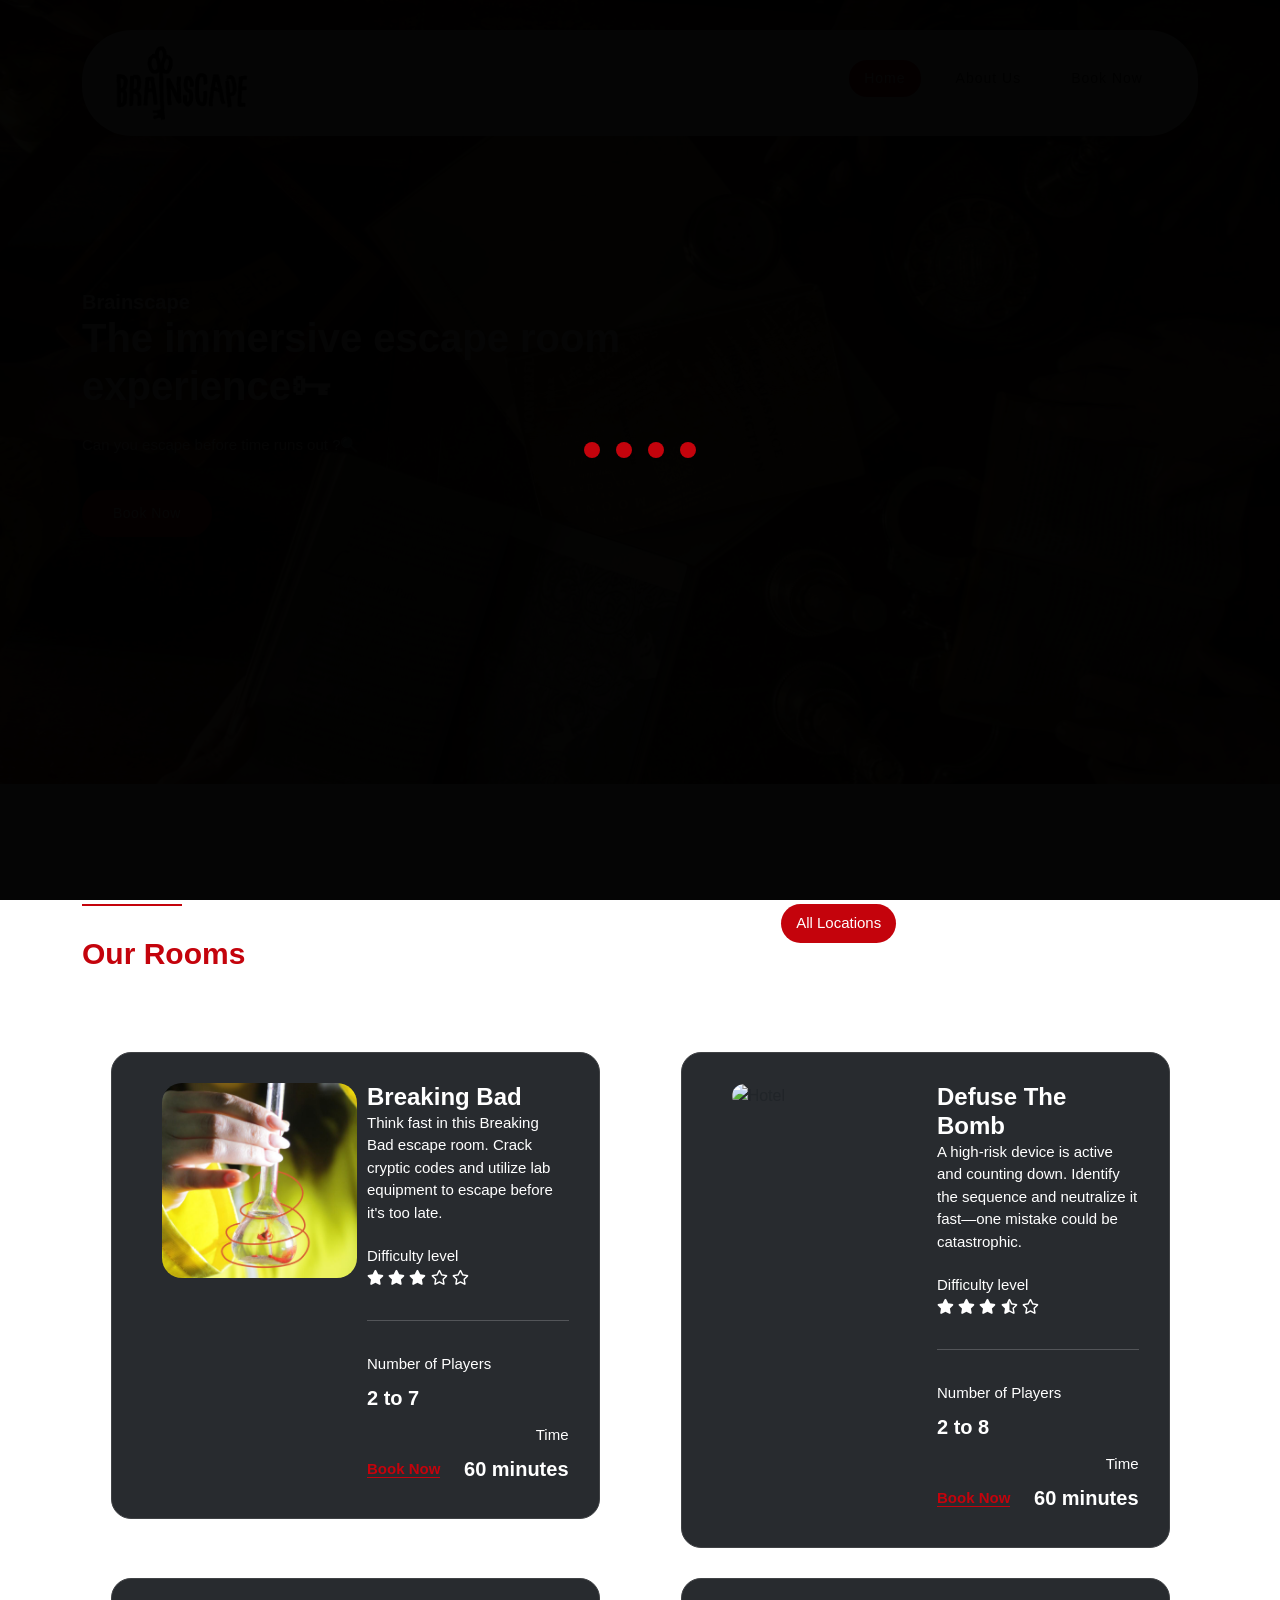
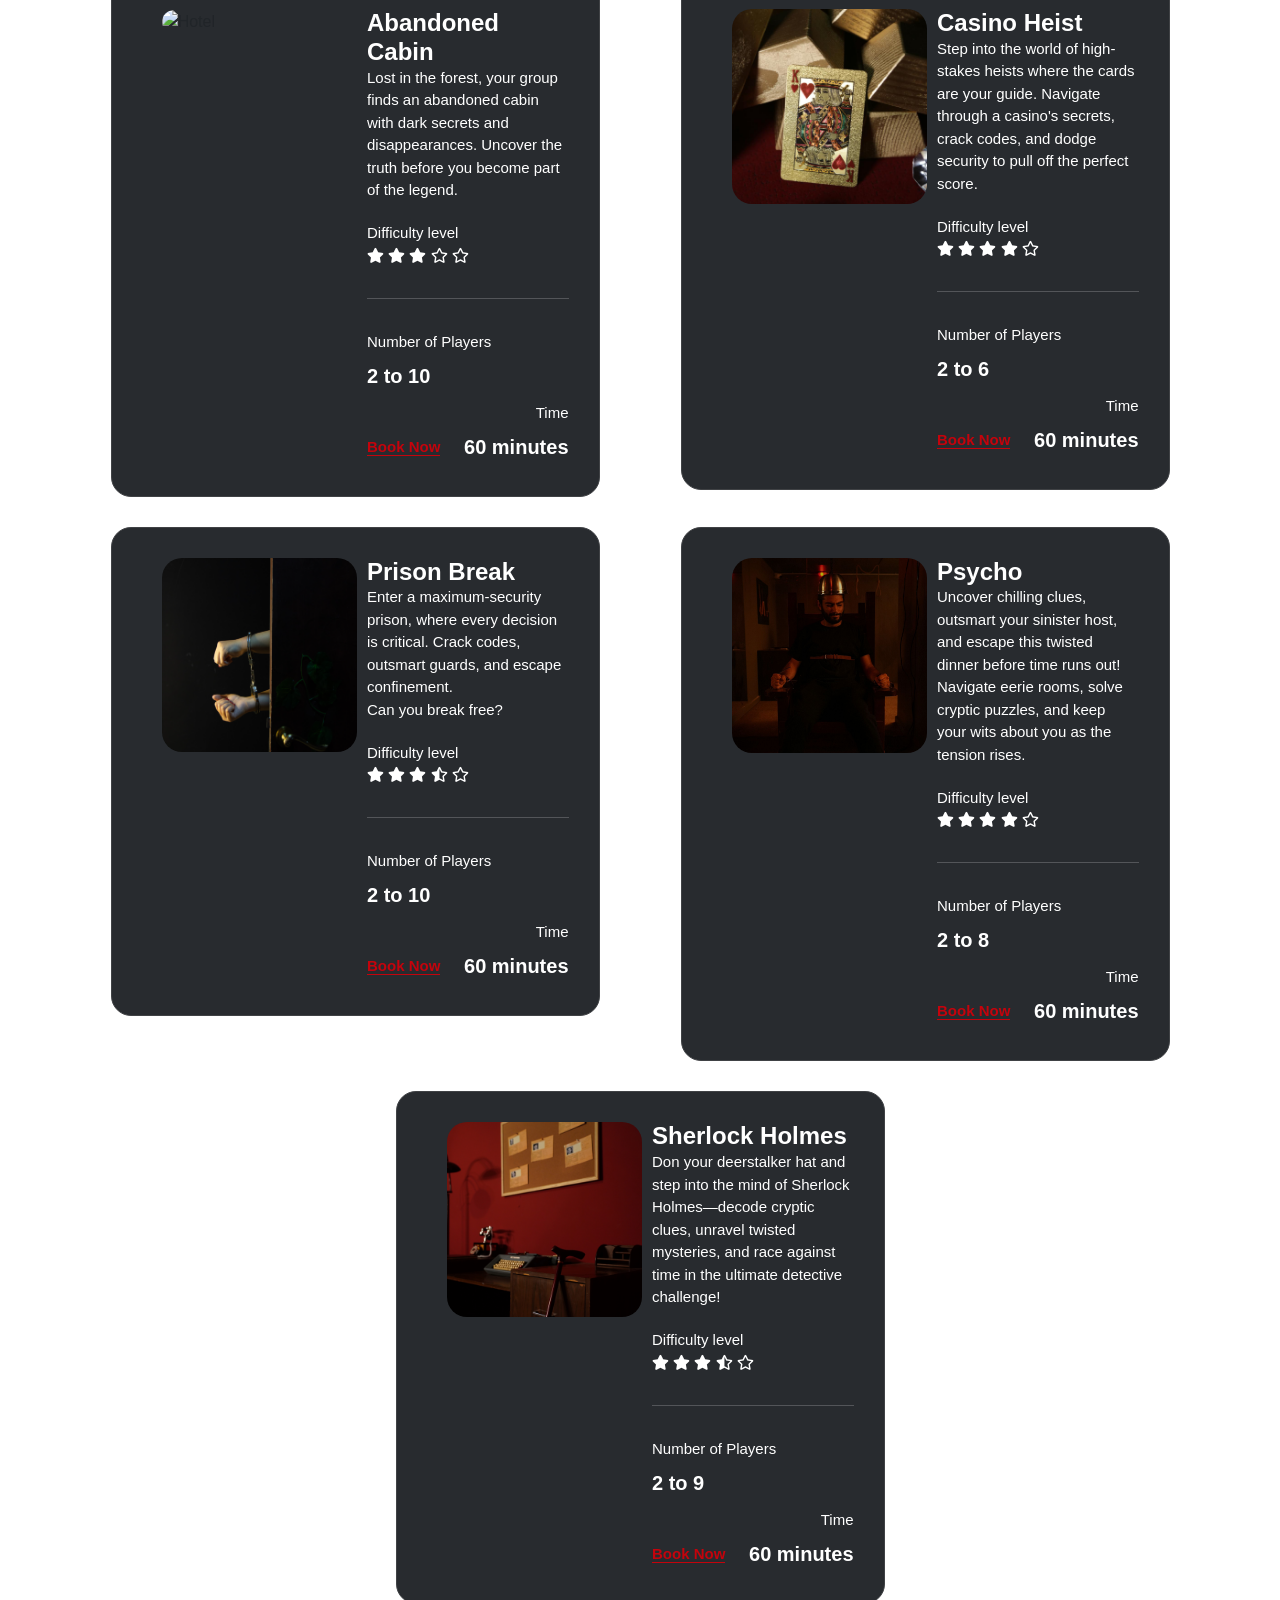
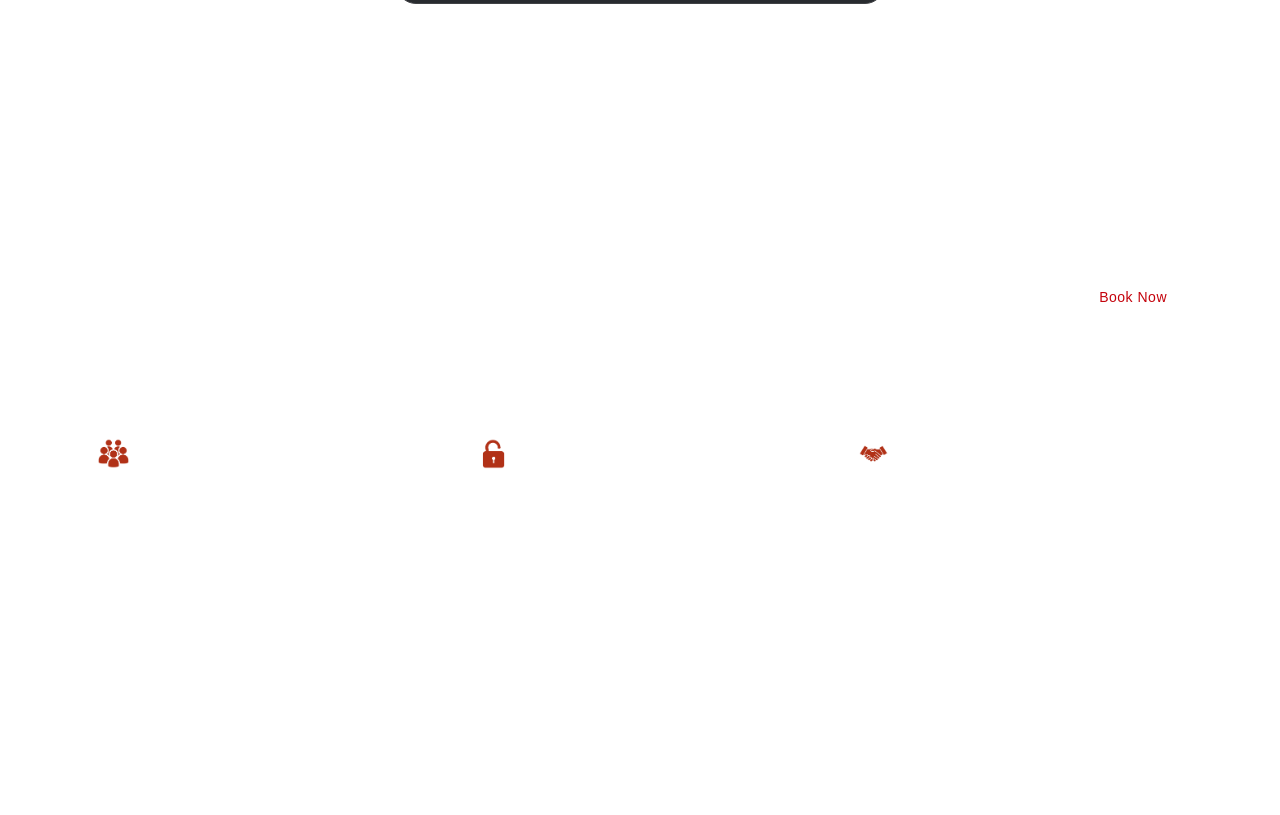
==== index.html @ a4b5b198 "Booking test" ====
<!DOCTYPE html>
<html lang="en">

  <head>

    <meta charset="utf-8">
    <meta name="author" content="Maykel Mattar">
    <meta name="viewport" content="width=device-width, initial-scale=1, shrink-to-fit=no">
    <meta name="description" content="Experience the thrill of the best escape room in Lebanon! Dive into immersive adventures with themes like Breaking Bad, Money Heist, Prison Break, and Haunted House. Perfect for thrill-seekers and team-building. Book your escape today!">
    <meta name="keywords" content="Escape Room Lebanon, Breaking Bad Escape Room, Money Heist Game, Prison Break Experience, Haunted House Adventure, Team Building Activities Lebanon, Best Escape Room Themes, Thrilling Escape Games, Mystery Solving Games, Real-Life Escape Rooms Lebanon">

    <link href="https://fonts.googleapis.com/css2?family=Roboto:wght@100;300;400;500;700;900&display=swap" rel="stylesheet">

    <title>Brainscape</title>

    <!-- Bootstrap core CSS -->
    <link href="vendor/bootstrap/css/bootstrap.min.css" rel="stylesheet">


    <!-- Additional CSS Files -->
    <link rel="stylesheet" href="assets/css/fontawesome.css">
    <link rel="stylesheet" href="assets/css/templatemo-liberty-market.css">
    <link rel="stylesheet" href="assets/css/owl.css">
    <link rel="stylesheet" href="assets/css/animate.css">
    <link rel="stylesheet"href="https://unpkg.com/swiper@7/swiper-bundle.min.css"/>
  </head>

<body>

  <!-- ***** Preloader Start ***** -->
  <div id="js-preloader" class="js-preloader">
    <div class="preloader-inner">
      <span class="dot"></span>
      <div class="dots">
        <span></span>
        <span></span>
        <span></span>
      </div>
    </div>
  </div>
  <!-- ***** Preloader End ***** -->

  <!-- ***** Header Area Start ***** -->
  <header class="header-area header-sticky">
    <div class="container">
        <div class="row">
            <div class="col-12">
                <nav class="main-nav">
                    <!-- ***** Logo Start ***** -->
                    <a href="index.html" class="logo">
                        <img src="assets/images/logo.png" alt="Brainscape">
                    </a>
                    <!-- ***** Logo End ***** -->
                    <!-- ***** Menu Start ***** -->
                    <ul class="nav">
                        <li><a href="index.html" class="active">Home</a></li>
                        <li><a href="about.html">About Us</a></li>
                        <li><a href="#" data-bs-toggle="modal" data-bs-target="#bookingModal">Book Now </a></li>
                    </ul>   
                    <a class='menu-trigger'>
                        <span>Menu</span>
                    </a>
                    <!-- ***** Menu End ***** -->
                </nav>
            </div>
        </div>
    </div>
  </header>
  <!-- ***** Header Area End ***** -->

  <!-- ***** Main Banner Area Start ***** -->
  <div class="main-banner " style="background-image: url(assets/images/ban2.jpg)">
    <div class="container">
      <div class="row">
        <div class="col-lg-6 align-self-center">
          <div class="header-text">
            <h5>Brainscape</h5>
            <h1>The immersive escape room experience🗝            </h1>
            <p>Can you escape before time runs out ?🔍            </p>
            <div class="buttons">
              <div class="main-button">
                <a href="#" data-bs-toggle="modal" data-bs-target="#bookingModal">Book Now</a>
              </div>
            </div>
          </div>
        </div>
        <div class="col-lg-5 offset-lg-1 banner-sec">
          <div class="owl-banner owl-carousel">
            <div class="item" >
              <img src="assets/images/banner-01.png" alt="Escape Room">
            </div>
            <div class="item" >
              <img src="assets/images/banner-02.png" alt="Puzzle">
            </div>
          </div>
        </div>
      </div>
    </div>
  </div>
  <!-- ***** Main Banner Area End ***** -->
  <div class="currently-market">
    <div class="container">
      <div class="row">
        <div class="col-lg-6">
          <div class="section-heading">
            <div class="line-dec"></div>
            <h2><em>Our Rooms </em> </h2>
          </div>
        </div>
        <div class="col-lg-6">
          <div class="filters">
            <ul>
              <li data-filter="*"  class="active">All Locations</li>
              <li data-filter=".zk">Zouk Mosbeh</li>
              <!--<li data-filter=".bat">Batroun</li>-->
              <li data-filter=".sai">Saida</li>

              <li data-filter=".bei">Beirut</li>
            </ul>
          </div>
        </div>
        <div class="col-lg-12">
          <div class="row grid">
            <div class="col-lg-6 currently-market-item all zk">
              <div class="item ">
                <div class="row">
                <div class=" col-lg-6 col-md-12">
                  <img src="assets/images/market-04.jpg" alt="Breaking Bad" style="border-radius: 20px; min-width: 195px;width: 80%;margin-left: 10%;">
                </div>
                <div class=" col-lg-6 col-md-12 item-topped">
                  <h4>Breaking Bad</h4>
                  <span class="author">
                    Think fast in this Breaking Bad escape room.
                    Crack cryptic codes and utilize lab equipment to escape before it's too late.
 
                  </span>
                  <span class="rating">
                    Difficulty level <br>
                  <i class="fa fa-star" aria-hidden="true"></i>
                  <i class="fa fa-star" aria-hidden="true"></i>
                  <i class="fa fa-star" aria-hidden="true"></i>
                  <i class="fa-regular fa-star"></i>
                  <i class="fa-regular fa-star"></i>
</span>
                  <div class="line-dec"></div>
                  <span class="bid">
                    Number of Players<br><strong>2 to 7</strong><br>
                  </span>
                  <span class="ends">
                    Time <br><strong>60 minutes</strong><br>
                  </span>
                  <div class="text-button">
                    <a href="#" data-bs-toggle="modal" data-bs-target="#bookingModal">Book Now</a>
                  </div>
                </div>
              </div>
              </div>
            </div>
            <div class="col-lg-6 currently-market-item all zk">
              <div class="item ">
                <div class="row">
                                  <div class=" col-lg-6 col-md-12">
                  <img src="assets/images/market-03.jpg?" alt="Hotel" style="border-radius: 20px; min-width: 195px;width: 80%;margin-left: 10%;">
                </div>
                <div class=" col-lg-6 col-md-12 item-topped">
                  <h4>Defuse The Bomb </h4>
                  <span class="author">
                   A high-risk device is active and counting down. Identify the sequence and neutralize it fast—one mistake could be catastrophic.
                  </span>
                  <span class="rating">
                    Difficulty level <br>
                  <i class="fa fa-star" aria-hidden="true"></i>
                  <i class="fa fa-star" aria-hidden="true"></i>
                  <i class="fa fa-star" aria-hidden="true"></i>
                  <i class="fa-solid fa-star-half-stroke"></i>
                  <i class="fa-regular fa-star"></i>
</span>
                  <div class="line-dec"></div>
                  <span class="bid">
                    Number of Players<br><strong>2 to 8</strong><br>
                  </span>
                  <span class="ends">
                    Time <br><strong>60 minutes</strong><br>
                  </span>
                  <div class="text-button">
                    <a href="#" data-bs-toggle="modal" data-bs-target="#bookingModal">Book Now</a>
                  </div>
                </div>
                </div>
              </div>
            </div>
                        <div class="col-lg-6 currently-market-item all zk">
              <div class="item ">
                <div class="row">
                                  <div class=" col-lg-6 col-md-12">
                  <img src="assets/images/haunt.jpeg?" alt="Hotel" style="border-radius: 20px; min-width: 195px;width: 80%;margin-left: 10%;">
                </div>
                <div class=" col-lg-6 col-md-12 item-topped">
                  <h4>Abandoned Cabin </h4>
                  <span class="author">
Lost in the forest, your group finds an abandoned cabin with dark secrets and disappearances. Uncover the truth before you become part of the legend.</span>
                  <span class="rating">
                    Difficulty level <br>
                  <i class="fa fa-star" aria-hidden="true"></i>
                  <i class="fa fa-star" aria-hidden="true"></i>
                  <i class="fa fa-star" aria-hidden="true"></i>
                <i class="fa-regular fa-star"></i>
                  <i class="fa-regular fa-star"></i>
</span>
                  <div class="line-dec"></div>
                  <span class="bid">
                    Number of Players<br><strong>2 to 10</strong><br>
                  </span>
                  <span class="ends">
                    Time <br><strong>60 minutes</strong><br>
                  </span>
                  <div class="text-button">
                    <a href="#" data-bs-toggle="modal" data-bs-target="#bookingModal">Book Now</a>
                  </div>
                </div>
                </div>
              </div>
            </div>
            <div class="col-lg-6 currently-market-item all zk">
              <div class="item ">
                <div class="row">
                                  <div class=" col-lg-6 col-md-12 ">
                  <img src="assets/images/market-02.jpg" alt="Casino" style="border-radius: 20px; min-width: 195px;width: 80%;margin-left: 10%;">
                </div>
                <div class=" col-lg-6 col-md-12 item-topped">
                  <h4>Casino Heist </h4>
                  <span class="author">
                    Step into the world of high-stakes heists where the cards are your guide. 
                    Navigate through a casino's secrets, crack codes, and dodge security to pull off the perfect score.
                  </span>
                  <span class="rating">
                    Difficulty level <br>
                  <i class="fa fa-star" aria-hidden="true"></i>
                  <i class="fa fa-star" aria-hidden="true"></i>
                  <i class="fa fa-star" aria-hidden="true"></i>
                  <i class="fa fa-star"  aria-hidden="true"></i>
                  <i class="fa-regular fa-star"></i>
</span>
                  <div class="line-dec"></div>
                  <span class="bid">
                    Number of Players<br><strong>2 to 6</strong><br>
                  </span>
                  <span class="ends">
                    Time <br><strong>60 minutes</strong><br>
                  </span>
                  <div class="text-button">
                    <a href="#" data-bs-toggle="modal" data-bs-target="#bookingModal">Book Now</a>
                  </div>
                </div>
              </div>
              </div>

            </div>



            <!-- PRISON BREAK (Saida) -->
<div class="col-lg-6 currently-market-item all sai">
  <div class="item ">
    <div class="row">
      <div class=" col-lg-6 col-md-12">
        <img src="assets/images/market-01.jpg" alt="Prison Break" style="border-radius: 20px; min-width: 195px;width: 80%;margin-left: 10%;">
      </div>
      <div class=" col-lg-6 col-md-12 item-topped">
        <h4>Prison Break </h4>
        <span class="author">
          Enter a maximum-security prison, where every decision is critical. Crack codes, outsmart guards, and escape confinement. 
          <br>
          Can you break free?
        </span>
        <span class="rating">
          Difficulty level <br>
          <i class="fa fa-star" aria-hidden="true"></i>
          <i class="fa fa-star" aria-hidden="true"></i>
          <i class="fa fa-star" aria-hidden="true"></i>
          <i class="fa-solid fa-star-half-stroke"></i>
          <i class="fa-regular fa-star"></i>
        </span>
        <div class="line-dec"></div>
        <span class="bid">
          Number of Players<br><strong>2 to 10</strong><br>
        </span>
        <span class="ends">
          Time <br><strong>60 minutes</strong><br>
        </span>
        <div class="text-button">
          <a href="https://wa.me/+96181183892">Book Now</a>
        </div>
      </div>
    </div>
  </div>
</div>


<!-- PSYCHO (Zouk Mosbeh) -->
<div class="col-lg-6 currently-market-item all zk">
  <div class="item ">
    <div class="row">
      <div class=" col-lg-6 col-md-12">
        <img src="assets/images/market-08.jpg" alt="Psycho" style="border-radius: 20px; min-width: 195px;width: 80%;margin-left: 10%;">
      </div>
      <div class=" col-lg-6 col-md-12 item-topped">
        <h4>Psycho</h4>
        <span class="author">
          Uncover chilling clues, outsmart your sinister host, and escape this twisted dinner before time runs out!
Navigate eerie rooms, solve cryptic puzzles, and keep your wits about you as the tension rises. 
        </span>
        <span class="rating">
          Difficulty level <br>
          <i class="fa fa-star" aria-hidden="true"></i>
          <i class="fa fa-star" aria-hidden="true"></i>
          <i class="fa fa-star" aria-hidden="true"></i>
          <i class="fa fa-star" aria-hidden="true"></i>
          <i class="fa-regular fa-star"></i>
        </span>
        <div class="line-dec"></div>
        <span class="bid">
          Number of Players<br><strong>2 to 8</strong><br>
        </span>
        <span class="ends">
          Time <br><strong>60 minutes</strong><br>
        </span>
        <div class="text-button">
          <a href="https://wa.me/+96181183892">Book Now</a>
        </div>
      </div>
    </div>
  </div>
</div>

            

<!--            <div class="col-lg-6 currently-market-item all bat">-->
<!--         <div class="item ">-->
<!--                <div class="row">-->
<!--                                  <div class=" col-lg-6 col-md-12">-->
<!--                  <img src="assets/images/market-01.jpg" alt="Prison Break" style="border-radius: 20px; min-width: 195px;width: 80%;margin-left: 10%;">-->
<!--                </div>-->
<!--                <div class=" col-lg-6 col-md-12 item-topped">-->
<!--                  <h4>Prison Break </h4>-->
<!--                  <span class="author">-->
<!--                    Enter a maximum-security prison, where every decision is critical. Crack codes, outsmart guards, and escape confinement. -->
<!--                    <br>-->
<!--                    Can you break free?                  </span>-->
<!--                  <span class="rating">-->
<!--                    Difficulty level <br>-->
<!--                  <i class="fa fa-star" aria-hidden="true"></i>-->
<!--                  <i class="fa fa-star" aria-hidden="true"></i>-->
<!--                  <i class="fa fa-star" aria-hidden="true"></i>-->
<!--                  <i class="fa-solid fa-star-half-stroke"></i>-->
<!--                  <i class="fa-regular fa-star"></i>-->
<!--</span>-->
<!--                  <div class="line-dec"></div>-->
<!--                  <span class="bid">-->
<!--                    Number of Players<br><strong>2 to 10</strong><br>-->
<!--                  </span>-->
<!--                  <span class="ends">-->
<!--                    Time <br><strong>60 minutes</strong><br>-->
<!--                  </span>-->
<!--                  <div class="text-button">-->
<!--                    <a href="https://wa.me/+96181183892">Book Now</a>-->
<!--                  </div>-->
<!--                </div>-->
<!--                </div>-->
<!--              </div>-->
<!--            </div>-->
                                    <div class="col-lg-6 currently-market-item all bei">
              <div class="item ">
                <div class="row">
                                  <div class=" col-lg-6 col-md-12 ">
                  <img src="assets/images/market-07.jpg" alt="sherlock" style="border-radius: 20px; min-width: 195px;width: 80%;margin-left: 10%;">
                </div>
                <div class=" col-lg-6 col-md-12 item-topped">
                  <h4>Sherlock Holmes </h4>
                  <span class="author">
                    Don your deerstalker hat and step into the mind of Sherlock Holmes—decode cryptic clues, unravel twisted mysteries, and race against time in the ultimate detective challenge!
                  </span>
                  <span class="rating">
                    Difficulty level <br>
                  <i class="fa fa-star" aria-hidden="true"></i>
                  <i class="fa fa-star" aria-hidden="true"></i>
                  <i class="fa fa-star" aria-hidden="true"></i>
                  <i class="fa-solid fa-star-half-stroke"></i>
                  <i class="fa-regular fa-star"></i>
</span>
                  <div class="line-dec"></div>
                  <span class="bid">
                    Number of Players<br><strong>2 to 9</strong><br>
                  </span>
                  <span class="ends">
                    Time <br><strong>60 minutes</strong><br>
                  </span>
                  <div class="text-button">
                    <a href="#" data-bs-toggle="modal" data-bs-target="#bookingModal">Book Now</a>
                  </div>
                </div>
              </div>
              </div>

            </div>
          </div>
        </div>
      </div>
    </div>
  </div>
  <!-- <div class="categories-collections">
    <div class="container">
      <div class="row">
        <div class="col-lg-12">
          <div class="categories">
            <div class="row">
              <div class="col-lg-12">
                <div class="section-heading">
                  <div class="line-dec"></div>
                  <h2>Find Your Next Challenge:  <em>Our Locations</em> Here.</h2>
                </div>
              </div>
              <div class="col-lg-4 col-sm-12">
                <div class="item">
                  <div class="icon">
                    <img src="assets/images/icon-01.png" alt="Beirut">
                  </div>
                  <h4>Beirut</h4>
                  <div class="icon-button">
                    <a href="https://maps.app.goo.gl/riD5wW5YxEpymKRT8"><i class="fa fa-location-dot"></i></a>
                  </div>
                </div>
              </div>
              <div class="col-lg-4 col-sm-12">
                <div class="item">
                  <div class="icon">
                    <img src="assets/images/icon-02.png" alt="Zouk">
                  </div>
                  <h4>Zouk Mosbeh</h4>
                  <div class="icon-button">
                    <a href="https://maps.app.goo.gl/bSQYwGkCbaiH8hTbA"><i class="fa fa-location-dot"></i></a>
                  </div>
                </div>
              </div>
              <div class="col-lg-4 col-sm-12">
                <div class="item">
                  <div class="icon">
                    <img src="assets/images/icon-03.png" alt="Batroun">
                  </div>
                  <h4>Batroun</h4>
                  <div class="icon-button">
                    <a href="https://maps.app.goo.gl/iTwM2DbJHHKTt22j9?g_st=iw"><i class="fa fa-location-dot"></i></a>
                  </div>
                </div>
              </div>

            </div>
          </div>
        </div>
        </div>
    </div>
  </div> -->

  <div class="create-nft">
    <div class="container">
      <div class="row">
        <div class="col-lg-8">
          <div class="section-heading">
            <div class="line-dec"></div>
            <h2>Experience and Satisfaction:            </h2>
          </div>
        </div>
        <div class="col-lg-4">
          <div class="main-button lightbtn">
            <a href="#" data-bs-toggle="modal" data-bs-target="#bookingModal">Book now</a>
          </div>
        </div>
        <div class="col-lg-4">
          <div class="item first-item">
        
            <div class="icon">
              <img src="assets/images/icon-06.png" alt="Group">
            </div>
            <h4>+ 4000 Groups</h4>
            <p>Join over 4000 groups who have experienced the excitement of our escape rooms. With more than 20,000 satisfied customers, we strive to deliver memorable and exhilarating experiences for all who dare to embark on our challenges.</p>
          </div>
        </div>
        <div class="col-lg-4">
          <div class="item second-item">
     
            <div class="icon">
              <img src="assets/images/icon-04.png" alt="Escape">
            </div>
            <h4>Escape rate: 40% </h4>
            <p>In our escape rooms, the challenge is real. With a 40% escape rate, success isn't guaranteed. Prepare to face mind-bending puzzles and thrilling scenarios. Are you up for the challenge?</p>
          </div>
        </div>
        <div class="col-lg-4">
          <div class="item">
            <div class="icon">
              <img src="assets/images/icon-05.png" alt="Lebanon">
            </div>
            <h4>+5 years</h4>
            <p>With over 5 years of experience and more than 8 unique rooms, we've honed our craft to provide the ultimate escape room adventure. Explore our diverse selection of rooms, each meticulously designed to challenge and thrill.</p>
          </div>
        </div>
      </div>
    </div>
  </div>

  <!-- <div class="currently-market">
    <div class="container">
      <div class="row">
        <div class="col-lg-6">
          <div class="section-heading">
            <div class="line-dec"></div>
            <h2><em>Our Rooms </em> </h2>
          </div>
        </div>
        <div class="col-lg-6">
          <div class="filters">
            <ul>
              <li data-filter="*"  class="active">All Locations</li>
              <li data-filter=".zk">Zouk Mosbeh</li>
              <li data-filter=".bat">Batroun</li>
              <li data-filter=".bei">Beirut</li>
            </ul>
          </div>
        </div>
        <div class="col-lg-12">
          <div class="row grid">
            <div class="col-lg-6 currently-market-item all zk">
              <div class="item ">
                <div class="row">
                <div class=" col-lg-6 col-md-12">
                  <img src="assets/images/market-04.jpg" alt="Breaking Bad" style="border-radius: 20px; min-width: 195px;width: 80%;margin-left: 10%;">
                </div>
                <div class=" col-lg-6 col-md-12 item-topped">
                  <h4>Breaking Bad</h4>
                  <span class="author">
                    Think fast in this Breaking Bad escape room.
                    Crack cryptic codes and utilize lab equipment to escape before it's too late.
 
                  </span>
                  <span class="rating">
                    Difficulty level <br>
                  <i class="fa fa-star" aria-hidden="true"></i>
                  <i class="fa fa-star" aria-hidden="true"></i>
                  <i class="fa fa-star" aria-hidden="true"></i>
                  <i class="fa-regular fa-star"></i>
                  <i class="fa-regular fa-star"></i>
</span>
                  <div class="line-dec"></div>
                  <span class="bid">
                    Number of Players<br><strong>2 to 7</strong><br>
                  </span>
                  <span class="ends">
                    Time <br><strong>60 minutes</strong><br>
                  </span>
                  <div class="text-button">
                    <a href="#" data-bs-toggle="modal" data-bs-target="#bookingModal">Book Now</a>
                  </div>
                </div>
              </div>
              </div>
            </div>
            <div class="col-lg-6 currently-market-item all zk">
              <div class="item ">
                <div class="row">
                                  <div class=" col-lg-6 col-md-12">
                  <img src="assets/images/market-03.jpg" alt="Hotel" style="border-radius: 20px; min-width: 195px;width: 80%;margin-left: 10%;">
                </div>
                <div class=" col-lg-6 col-md-12 item-topped">
                  <h4>Haunted Hotel </h4>
                  <span class="author">
                    Unravel the haunted mysteries, appease restless spirits, and escape before you become one! 
                    60 minutes of spine-tingling thrills await.
                  </span>
                  <span class="rating">
                    Difficulty level <br>
                  <i class="fa fa-star" aria-hidden="true"></i>
                  <i class="fa fa-star" aria-hidden="true"></i>
                  <i class="fa fa-star" aria-hidden="true"></i>
                  <i class="fa-solid fa-star-half-stroke"></i>
                  <i class="fa-regular fa-star"></i>
</span>
                  <div class="line-dec"></div>
                  <span class="bid">
                    Number of Players<br><strong>3 to 8</strong><br>
                  </span>
                  <span class="ends">
                    Time <br><strong>60 minutes</strong><br>
                  </span>
                  <div class="text-button">
                    <a href="#" data-bs-toggle="modal" data-bs-target="#bookingModal">Book Now</a>
                  </div>
                </div>
                </div>
              </div>
            </div>
            <div class="col-lg-6 currently-market-item all zk">
              <div class="item ">
                <div class="row">
                                  <div class=" col-lg-6 col-md-12 ">
                  <img src="assets/images/market-02.jpg" alt="Casino" style="border-radius: 20px; min-width: 195px;width: 80%;margin-left: 10%;">
                </div>
                <div class=" col-lg-6 col-md-12 item-topped">
                  <h4>Casino Heist </h4>
                  <span class="author">
                    Step into the world of high-stakes heists where the cards are your guide. 
                    Navigate through a casino's secrets, crack codes, and dodge security to pull off the perfect score.
                  </span>
                  <span class="rating">
                    Difficulty level <br>
                  <i class="fa fa-star" aria-hidden="true"></i>
                  <i class="fa fa-star" aria-hidden="true"></i>
                  <i class="fa fa-star" aria-hidden="true"></i>
                  <i class="fa fa-star"  aria-hidden="true"></i>
                  <i class="fa-regular fa-star"></i>
</span>
                  <div class="line-dec"></div>
                  <span class="bid">
                    Number of Players<br><strong>2 to 6</strong><br>
                  </span>
                  <span class="ends">
                    Time <br><strong>60 minutes</strong><br>
                  </span>
                  <div class="text-button">
                    <a href="#" data-bs-toggle="modal" data-bs-target="#bookingModal">Book Now</a>
                  </div>
                </div>
              </div>
              </div>

            </div>
            <div class="col-lg-6 currently-market-item all bat">
         <div class="item ">
                <div class="row">
                                  <div class=" col-lg-6 col-md-12">
                  <img src="assets/images/market-01.jpg" alt="Prison Break" style="border-radius: 20px; min-width: 195px;width: 80%;margin-left: 10%;">
                </div>
                <div class=" col-lg-6 col-md-12 item-topped">
                  <h4>Prison Break </h4>
                  <span class="author">
                    Enter a maximum-security prison, where every decision is critical. Crack codes, outsmart guards, and escape confinement. 
                    <br>
                    Can you break free?                  </span>
                  <span class="rating">
                    Difficulty level <br>
                  <i class="fa fa-star" aria-hidden="true"></i>
                  <i class="fa fa-star" aria-hidden="true"></i>
                  <i class="fa fa-star" aria-hidden="true"></i>
                  <i class="fa-solid fa-star-half-stroke"></i>
                  <i class="fa-regular fa-star"></i>
</span>
                  <div class="line-dec"></div>
                  <span class="bid">
                    Number of Players<br><strong>2 to 10</strong><br>
                  </span>
                  <span class="ends">
                    Time <br><strong>60 minutes</strong><br>
                  </span>
                  <div class="text-button">
                    <a href="#" data-bs-toggle="modal" data-bs-target="#bookingModal">Book Now</a>
                  </div>
                </div>
                </div>
              </div>
            </div>
          </div>
        </div>
      </div>
    </div>
  </div> -->

  <!-- Booking Modal -->
  <div class="modal fade" id="bookingModal" tabindex="-1" aria-labelledby="bookingModalLabel" aria-hidden="true">
    <div class="modal-dialog modal-lg modal-dialog-centered">
      <div class="modal-content" style="background-color: #1e1e1e; border: 2px solid rgb(196, 3, 12); border-radius: 20px; box-shadow: 0px 0px 25px rgba(196, 3, 12, 0.4);">
        <div class="modal-header" style="border-bottom: 1px solid rgba(196, 3, 12, 0.5); padding: 15px 25px;">
          <h5 class="modal-title" id="bookingModalLabel" style="color: #fff; font-weight: 700; letter-spacing: 0.5px;">Book Your <span style="color: rgb(196, 3, 12);">Escape</span></h5>
          <button type="button" class="btn-close btn-close-white" data-bs-dismiss="modal" aria-label="Close"></button>
        </div>
        <div class="modal-body" style="padding: 0; min-height: 500px;">
          <!-- Google Calendar Appointment Scheduling iframe -->
          <!-- Replace the src below with your actual Google Calendar Appointment Scheduling embed link -->
          <iframe src="https://calendar.google.com/calendar/appointments/schedules/AcZssZ0g0t7KMIMgxwSgCzfTjd2AEgEEn0MrCGgapbB5hHF27uJSvvFe75gOhjssajYX7NG63bNI8zED?gv=true" style="border: 0; width: 100%; height: 600px; border-bottom-left-radius: 18px; border-bottom-right-radius: 18px; background-color: #fff;" frameborder="0" scrolling="yes"></iframe>
        </div>
      </div>
    </div>
  </div>

  <footer>
    <div class="container">
      <div class="row">
        <div class="col-lg-12">
          <p>Copyright © 2025 <a href="#">Brainscape</a> All rights reserved.
            &nbsp;&nbsp;
            <a href="https://www.instagram.com/brainscape.lb" target="_blank">
              <i class="fa-brands fa-instagram"></i>
            </a>
          </p>
        </div>
      </div>
    </div>
  </footer>
  


  <!-- Scripts -->
  <!-- Bootstrap core JavaScript -->
  <script src="vendor/jquery/jquery.min.js"></script>
  <script src="vendor/bootstrap/js/bootstrap.min.js"></script>

  <script src="assets/js/isotope.min.js"></script>
  <script src="assets/js/owl-carousel.js"></script>

  <script src="assets/js/tabs.js"></script>
  <script src="assets/js/popup.js"></script>
  <script src="assets/js/custom.js"></script>

  </body>
</html>
---- assets/css/templatemo-liberty-market.css ----
/*

TemplateMo 577 Liberty Market

https://templatemo.com/tm-577-liberty-market

*/

/* ---------------------------------------------
Table of contents
------------------------------------------------
01. font & reset css
02. reset
03. global styles
04. header
05. banner
06. features
07. testimonials
08. contact
09. footer

--------------------------------------------- */
/* 
---------------------------------------------
font & reset css
--------------------------------------------- 
*/
@import url("https://fonts.googleapis.com/css?family=Open+Sans:100,200,300,400,500,600,700,800,900");
/* 
---------------------------------------------
reset
--------------------------------------------- 
*/
html, body, div, span, applet, object, iframe, h1, h2, h3, h4, h5, h6, p, blockquote, div
pre, a, abbr, acronym, address, big, cite, code, del, dfn, em, font, img, ins, kbd, q,
s, samp, small, strike, strong, sub, sup, tt, var, b, u, i, center, dl, dt, dd, ol, ul, li,
figure, header, nav, section, article, aside, footer, figcaption {
  margin: 0;
  padding: 0;
  border: 0;
  outline: 0;
}

.clearfix:after {
  content: ".";
  display: block;
  clear: both;
  visibility: hidden;
  line-height: 0;
  height: 0;
}

.clearfix {
  display: inline-block;
}

html[xmlns] .clearfix {
  display: block;
}

* html .clearfix {
  height: 1%;
}

ul, li {
  padding: 0;
  margin: 0;
  list-style: none;
}

header, nav, section, article, aside, footer, hgroup {
  display: block;
}

* {
  box-sizing: border-box;
}

html, body {
  font-family: 'Roboto', sans-serif;
  font-weight: 400;
  background-color: #1e1e1e;
  font-size: 16px;
  -ms-text-size-adjust: 100%;
  -webkit-font-smoothing: antialiased;
  -moz-osx-font-smoothing: grayscale;
}

a {
  text-decoration: none !important;
}

h1, h2, h3, h4, h5, h6 {
  margin-top: 0px;
  margin-bottom: 0px;
  color: #fff;
  font-weight: 700;
}

ul {
  margin-bottom: 0px;
}

p {
  font-size: 15px;
  line-height: 30px;
  color: #fff;
}

img {
  width: 100%;
  overflow: hidden;
}

/* 
---------------------------------------------
Global Styles
--------------------------------------------- 
*/
html,
body {
  background: #fff;
  font-family: 'Roboto', sans-serif;
}

::selection {
  background: rgb(196 3 12);
  color: #fff;
}

::-moz-selection {
  background: rgb(196 3 12);
  color: #fff;
}

.border-button a {
  font-size: 14px;
  color: #fff;
  background-color: transparent;
  border: 1px solid rgb(196 3 12);
  padding: 12px 30px;
  display: inline-block;
  border-radius: 25px;
  font-weight: 500;
  text-transform: capitalize;
  letter-spacing: 0.5px;
  transition: all .3s;
  position: relative;
  overflow: hidden;
}

.border-button a:after {
  width: 78%;
  height: 2px;
  background-color: #fff;
  content: '';
  position: absolute;
  left: 50%;
  bottom: 0;
  transform: translateX(-50%);
}

.border-button a:hover {
  background-color: rgb(196 3 12);
  color: #fff;
}

.main-button a {
  font-size: 14px;
  color: #fff;
  background-color: rgb(196 3 12);
  border: 1px solid rgb(196 3 12);
  padding: 12px 30px;
  display: inline-block;
  border-radius: 25px;
  font-weight: 500;
  text-transform: capitalize;
  letter-spacing: 0.5px;
  transition: all .3s;
  position: relative;
  overflow: hidden;
}

.main-button.lightbtn a {
  color: rgb(196 3 12) !important;
  background-color: #ffffff !important;
  border: 1px solid  #ffffff !important;
}

/*.main-button a:after {*/
/*  width: 78%;*/
/*  height: 2px;*/
/*  background-color: #fff;*/
/*  content: '';*/
/*  position: absolute;*/
/*  left: 50%;*/
/*  bottom: 0;*/
/*  transform: translateX(-50%);*/
/*}*/

.main-button a:hover {
  background-color: #fff;
  color: rgb(196 3 12);
  border: 1px solid #fff;
}

.main-button.lightbtn a:hover{
  color: #fff !important;
  background-color: rgb(196 3 12) !important;
  border: 1px solid rgb(196 3 12) !important;
}

section {
  margin-top: 120px;
}

.section-heading {
  position: relative;
  z-index: 2;
  margin-top: 0px;
  margin-bottom: 80px;
  text-align: center;
}

.section-heading .line-dec {
  width: 100px;
  height: 2px;
  background-color: rgb(196 3 12);
  margin: 0 auto 30px auto;
  text-align: center;
}

.section-heading h2 {
  margin-top: 10px;
  line-height: 36px;
  font-size: 30px;
  font-weight: 700;
  text-transform: capitalize;
  color: #fff;
}

.section-heading h2 em {
  color: rgb(196 3 12);
  font-style: normal;
}

/* 
---------------------------------------------
Pre-loader Style
--------------------------------------------- 
*/

.js-preloader {
  position: fixed;
  top: 0;
  left: 0;
  right: 0;
  bottom: 0;
  background-color: rgba(0,0,0,0.98);
  display: -webkit-box;
  display: flex;
  -webkit-box-align: center;
  align-items: center;
  -webkit-box-pack: center;
  justify-content: center;
  opacity: 1;
  visibility: visible;
  z-index: 9999;
  -webkit-transition: opacity 0.25s ease;
  transition: opacity 0.25s ease;
}

.js-preloader.loaded {
  opacity: 0;
  visibility: hidden;
  pointer-events: none;
}

@-webkit-keyframes dot {
  50% {
      -webkit-transform: translateX(96px);
      transform: translateX(96px);
  }
}

@keyframes dot {
  50% {
      -webkit-transform: translateX(96px);
      transform: translateX(96px);
  }
}

@-webkit-keyframes dots {
  50% {
      -webkit-transform: translateX(-31px);
      transform: translateX(-31px);
  }
}

@keyframes dots {
  50% {
      -webkit-transform: translateX(-31px);
      transform: translateX(-31px);
  }
}

.preloader-inner {
  position: relative;
  width: 142px;
  height: 40px;
  background: transparent;
}

.preloader-inner .dot {
  position: absolute;
  width: 16px;
  height: 16px;
  top: 12px;
  left: 15px;
  background: rgb(196 3 12);
  border-radius: 50%;
  -webkit-transform: translateX(0);
  transform: translateX(0);
  -webkit-animation: dot 2.8s infinite;
  animation: dot 2.8s infinite;
}

.preloader-inner .dots {
  -webkit-transform: translateX(0);
  transform: translateX(0);
  margin-top: 12px;
  margin-left: 31px;
  -webkit-animation: dots 2.8s infinite;
  animation: dots 2.8s infinite;
}

.preloader-inner .dots span {
  display: block;
  float: left;
  width: 16px;
  height: 16px;
  margin-left: 16px;
  background: rgb(196 3 12);
  border-radius: 50%;
}



/* 
---------------------------------------------
Header Style
--------------------------------------------- 
*/

.background-header {
  background-color: #fff !important;
  height: 70px!important;
  position: fixed!important;
  top: 0!important;
  left: 0;
  right: 0;
  box-shadow: 0px 0px 10px rgba(0,0,0,0.15)!important;
  -webkit-transition: all .5s ease 0s;
  -moz-transition: all .5s ease 0s;
  -o-transition: all .5s ease 0s;
  transition: all .5s ease 0s;
}

.header-area {
  background-color: transparent;
  position: absolute;
  height: 70px;
  top: 30px;
  left: 0;
  right: 0;
  z-index: 100;
  -webkit-transition: all .5s ease 0s;
  -moz-transition: all .5s ease 0s;
  -o-transition: all .5s ease 0s;
  transition: all .5s ease 0s;
}

.header-area .main-nav {
  min-height: 80px;
  background: transparent;
  display: flex;
  background-color: #fff;
  padding: 15px 30px;
  border-radius: 50px;
}

.background-header .main-nav {
  padding: 0px;
  background-color: transparent;
}

.header-area .main-nav .logo {
  flex-basis: 30%;
  -webkit-transition: all 0.3s ease 0s;
  -moz-transition: all 0.3s ease 0s;
  -o-transition: all 0.3s ease 0s;
  transition: all 0.3s ease 0s;
}

.header-area .main-nav .logo img {
  width: 140px;
}

.background-header .main-nav .logo {
  margin-top: 8px;
}

.background-header .main-nav .logo img {
  width: 100px;
}

.header-area .main-nav .nav {
  display: inline-flex;
  flex-basis: 70%;
  justify-content: flex-end;
  vertical-align: middle;
  text-align: right;
  margin-top: 15px;
  margin-right: 0px;
  -webkit-transition: all 0.3s ease 0s;
  -moz-transition: all 0.3s ease 0s;
  -o-transition: all 0.3s ease 0s;
  transition: all 0.3s ease 0s;
  position: relative;
  z-index: 999;
}

.header-area .main-nav .nav li {
  padding-left: 10px;
  padding-right: 10px;
  display: inline-block;
}

.header-area .main-nav .nav li a {
  display: block;
  font-weight: 500;
  font-size: 14px;
  text-transform: capitalize;
  color: #2a2a2a;
  -webkit-transition: all 0.3s ease 0s;
  -moz-transition: all 0.3s ease 0s;
  -o-transition: all 0.3s ease 0s;
  transition: all 0.3s ease 0s;
  border: transparent;
  padding: 8px 15px;
  border-radius: 18px;
  letter-spacing: 1px;
}

.header-area .main-nav .nav li.has-sub ul.sub-menu li:last-child a:hover,
.background-header .main-nav .nav li.has-sub ul.sub-menu li:last-child a:hover {
  padding-left: 25px !important;
}

.header-area .main-nav .nav li:hover a,
.header-area .main-nav .nav li a.active {
  color: #fff;
  background-color: rgb(196 3 12);
}

.background-header .main-nav .nav li:hover a,
.background-header .main-nav .nav li a.active {
  color: #fff;
  opacity: 1;
}

.header-area .main-nav .nav li.has-sub {
  position: relative;
  padding-right: 15px;
}

.header-area .main-nav .menu-trigger {
  cursor: pointer;
  display: block;
  position: absolute;
  top: 33px;
  width: 32px;
  height: 40px;
  text-indent: -9999em;
  z-index: 99;
  right: 20px;
  display: none;
}

.background-header .main-nav .menu-trigger {
  top: 17px;
}

.header-area .main-nav .menu-trigger span,
.header-area .main-nav .menu-trigger span:before,
.header-area .main-nav .menu-trigger span:after {
  -moz-transition: all 0.4s;
  -o-transition: all 0.4s;
  -webkit-transition: all 0.4s;
  transition: all 0.4s;
  background-color: rgb(196 3 12);
  display: block;
  position: absolute;
  width: 30px;
  height: 2px;
  left: 0;
}

.background-header .main-nav .menu-trigger span,
.background-header .main-nav .menu-trigger span:before,
.background-header .main-nav .menu-trigger span:after {
  background-color: rgb(196 3 12);
}

.header-area .main-nav .menu-trigger span:before,
.header-area .main-nav .menu-trigger span:after {
  -moz-transition: all 0.4s;
  -o-transition: all 0.4s;
  -webkit-transition: all 0.4s;
  transition: all 0.4s;
  background-color: rgb(196 3 12);
  display: block;
  position: absolute;
  width: 30px;
  height: 2px;
  left: 0;
  width: 75%;
}

.background-header .main-nav .menu-trigger span:before,
.background-header .main-nav .menu-trigger span:after {
  background-color: rgb(196 3 12);
}

.header-area .main-nav .menu-trigger span:before,
.header-area .main-nav .menu-trigger span:after {
  content: "";
}

.header-area .main-nav .menu-trigger span {
  top: 16px;
}

.header-area .main-nav .menu-trigger span:before {
  -moz-transform-origin: 33% 100%;
  -ms-transform-origin: 33% 100%;
  -webkit-transform-origin: 33% 100%;
  transform-origin: 33% 100%;
  top: -10px;
  z-index: 10;
}

.header-area .main-nav .menu-trigger span:after {
  -moz-transform-origin: 33% 0;
  -ms-transform-origin: 33% 0;
  -webkit-transform-origin: 33% 0;
  transform-origin: 33% 0;
  top: 10px;
}

.header-area .main-nav .menu-trigger.active span,
.header-area .main-nav .menu-trigger.active span:before,
.header-area .main-nav .menu-trigger.active span:after {
  background-color: transparent;
  width: 100%;
}

.header-area .main-nav .menu-trigger.active span:before {
  -moz-transform: translateY(6px) translateX(1px) rotate(45deg);
  -ms-transform: translateY(6px) translateX(1px) rotate(45deg);
  -webkit-transform: translateY(6px) translateX(1px) rotate(45deg);
  transform: translateY(6px) translateX(1px) rotate(45deg);
  background-color: rgb(196 3 12);
}

.background-header .main-nav .menu-trigger.active span:before {
  background-color: rgb(196 3 12);
}

.header-area .main-nav .menu-trigger.active span:after {
  -moz-transform: translateY(-6px) translateX(1px) rotate(-45deg);
  -ms-transform: translateY(-6px) translateX(1px) rotate(-45deg);
  -webkit-transform: translateY(-6px) translateX(1px) rotate(-45deg);
  transform: translateY(-6px) translateX(1px) rotate(-45deg);
  background-color: rgb(196 3 12);
}

.background-header .main-nav .menu-trigger.active span:after {
  background-color: rgb(196 3 12);
}

.header-area.header-sticky {
  min-height: 70px;
}

.header-area.header-sticky .nav li a.active {
  color: #fff;
}

@media (max-width: 1200px) {
  .header-area .main-nav .nav li {
    padding-left: 10px;
    padding-right: 10px;
  }
  .header-area .main-nav:before {
    display: none;
  }
}

@media (max-width: 992px) {
  .header-area {
    top: 0;
  }
  .header-area .main-nav {
    background-color: transparent;
    border-radius: 0px;
  }
  .header-area .main-nav .nav {
    height: auto;
    flex-basis: 100%;
  }
  .header-area .main-nav .logo {
    position: absolute;
    left: 30px;
    top: 15px;
  }
  .background-header .main-nav .logo {
    top: 0px;
  }
  .background-header .main-nav .border-button {
    top: 0px !important;
  }
  .header-area .main-nav .border-button {
    position: absolute;
    top: 15px;
    right: 70px;
  }
  .header-area.header-sticky .nav li a:hover,
  .header-area.header-sticky .nav li a.active {
    color: rgb(196 3 12)!important;
    opacity: 1;
  }
  .header-area.header-sticky .nav li.search-icon a {
    width: 100%;
  }
  .header-area {
    background-color: #f7f7f7;
    padding: 0px 15px;
    height: 100px;
    box-shadow: none;
    text-align: center;
  }
  .header-area .container {
    padding: 0px;
  }
  .header-area .logo {
    margin-left: 0px;
  }
  .header-area .menu-trigger {
    display: block !important;
  }
  .header-area .main-nav {
    overflow: hidden;
  }
  .header-area .main-nav .nav {
    float: none;
    width: 100%;
    display: none;
    -webkit-transition: all 0s ease 0s;
    -moz-transition: all 0s ease 0s;
    -o-transition: all 0s ease 0s;
    transition: all 0s ease 0s;
    margin-left: 0px;
  }
  .header-area.header-sticky .nav {
    margin-top: 85px !important;
    text-align: center;
  }
  .background-header.header-sticky .nav {
    margin-top: 70px !important;
  }
  .header-area .main-nav .nav li:first-child {
    border-top: 1px solid #eee;
  }
  .header-area .main-nav .nav li {
    width: 100%;
    background: #fff;
    border-bottom: 1px solid #eee;
    padding-left: 0px !important;
    padding-right: 0px !important;
  }
  .header-area .main-nav .nav li a {
    height: 50px !important;
    line-height: 50px !important;
    padding: 0px !important;
    border: none !important;
    background: #fff !important;
    color: #1e1e1e !important;
  }
  .header-area .main-nav .nav li a:hover {
    background: #fff !important;
    color: rgb(196 3 12)!important;
  }
  .header-area .main-nav .nav li.has-sub ul.sub-menu {
    position: relative;
    visibility: inherit;
    opacity: 1;
    z-index: 1;
    transform: translateY(0%);
    top: 0px;
    width: 100%;
    box-shadow: none;
    height: 0px;
    transition: all 0s;
  }
  .header-area .main-nav .nav li.submenu ul li a {
    font-size: 12px;
    font-weight: 400;
  }
  .header-area .main-nav .nav li.submenu ul li a:hover:before {
    width: 0px;
  }
  .header-area .main-nav .nav li.has-sub ul.sub-menu {
    height: auto;
  }
  .header-area .main-nav .nav li.has-sub:after {
    color: #3B566E;
    right: 30px;
    font-size: 14px;
    top: 15px;
  }
  .header-area .main-nav .nav li.submenu:hover ul, .header-area .main-nav .nav li.submenu:focus ul {
    height: 0px;
  }
}

/* 
---------------------------------------------
Banner Style
--------------------------------------------- 
*/

.main-banner {
  background-repeat: no-repeat;
  background-position: center center;
  background-size: cover;
  padding-top: 290px;
  padding-bottom: 240px;
  background-color: #2a2a2a;
}

.main-banner h6 {
  font-size: 20px;
  margin-bottom: 15px;
  font-weight: 500;
  letter-spacing: 0.5px;
}

.main-banner h2 {
  color: #fff;
  font-size: 50px;
  font-weight: 700;
  line-height: 66px;
  text-transform: uppercase;
}

.main-banner p {
  margin-top: 20px;
}

.main-banner .buttons {
  margin-top: 30px;
  display: flex;
  justify-content: start;
}

.main-banner .border-button {
  margin-right: 15px;
}

.main-banner .owl-banner {
  margin-top: -40px;
}

.main-banner .owl-nav {
  position: absolute;
  width: 100%;
  margin: 0 auto;
  bottom: -76px;
  text-align: center;
}

.main-banner .owl-nav .owl-prev {
  margin-right: 7.5px;
}

.main-banner .owl-nav .owl-next {
  margin-left: 7.5px;
}

.main-banner .owl-nav .owl-prev span,
.main-banner .owl-nav .owl-next span  {
  width: 46px;
  height: 46px;
  line-height: 46px;
  font-size: 24px;
  display: inline-block;
  color: rgb(196 3 12);
  background-color: #fff;
  border-radius: 50%;
  opacity: 1;
  transition: all .3s;
}

.main-banner .owl-nav .owl-prev span:hover,
.main-banner .owl-nav .owl-next span:hover {
  opacity: 1;
}


/* 
---------------------------------------------
Categories & Collections Style
--------------------------------------------- 
*/

.categories-collections {
  background-image: url(../images/dark-bg.jpg);
  background-repeat: no-repeat;
  background-position: center center;
  background-size: cover;
  padding: 120px 0px 150px 0px;
  position: relative;
}

.categories-collections:after {
  background-image: url(/assets/images/category-collection-dec.png);
  width: 300px;
  height: 282px;
  position: absolute;
  bottom: 0;
  right: 30px;
  content: '';
}

.categories .item {
  background-color: #282b2f;
  text-align: center;
  padding: 30px;
  border-radius: 20px;
  border: 1px solid #404245;
  position: relative;
}

.categories .item .icon {
  width: 62px;
  height: 62px;
  display: inline-block;
  text-align: center;
  line-height: 62px;
  background-color: #000;
  border-radius: 50%;
}

.categories .item .icon img {
  max-width: 100%;
  border-radius: 45px;
}

.categories .item h4 {
  margin-top: 15px;
  font-size: 20px;
}

.categories .item .icon-button a {
  display: inline-block;
  width: 46px;
  height: 46px;
  line-height: 46px;
  background-color: #fff;
  color: rgb(196 3 12);
  border-radius: 50%;
  font-size: 18px;
  position: absolute;
  left: 50%;
  bottom: -23px;
  transform: translateX(-23px);
  transition: all .3s;
  opacity: 0;
  visibility: hidden;
}

.categories .item .icon-button a:hover {
  background-color: rgb(196 3 12);
  color: #fff;
}

.categories .item:hover .icon-button a {
  visibility: visible;
  opacity: 1;
}

.collections {
  margin-top: 140px;
}

.collections .item img {
  border-top-right-radius: 20px;
  border-top-left-radius: 20px;
}

.collections .item .down-content {
  background-color: #282b2f;
  border: 1px solid #404245;
  border-bottom-right-radius: 20px;
  border-bottom-left-radius: 20px;
  padding: 30px;
}

.collections .item .down-content h4 {
  font-size: 20px;
  border-bottom: 1px solid rgba(255,255,255,0.2);
  margin-bottom: 20px;
  padding-bottom: 20px;
}

.collections .item {
  padding-bottom: 60px;
}

.collections .item span {
  color: #fff;
  display: inline-block;
  width: 48%;
  font-size: 15px;
}

.collections .item span strong {
  font-size: 20px;
}

.collections .item span.category {
  text-align: right;
}

.collections .item .main-button a {
  width: 100%;
  text-align: center;
}

.collections .item .main-button {
  margin-top: 20px;
  margin-bottom: -60px;
}

.collections .item .main-button a:hover {
  background-color: #fff;
  border: 1px solid #fff;
  color: rgb(196 3 12);
}

.collections .owl-nav {
  position: absolute;
  width: 100%;
  margin: 0 auto;
  top: 50%;
  transform: translateY(-50px);
  text-align: center;
}

.collections .owl-nav .owl-prev {
  position: absolute;
  left: -23px;
}

.collections .owl-nav .owl-next {
  position: absolute;
  right: -23px;
}

.collections .owl-nav .owl-prev span,
.collections .owl-nav .owl-next span  {
  width: 46px;
  height: 46px;
  line-height: 46px;
  font-size: 24px;
  display: inline-block;
  color: rgb(196 3 12);
  background-color: #fff;
  border-radius: 50%;
  opacity: 1;
  transition: all .3s;
}

.collections .owl-nav .owl-prev span:hover,
.collections .owl-nav .owl-next span:hover {
  opacity: 1;
}


/* 
---------------------------------------------
Create NFT Style
--------------------------------------------- 
*/

.create-nft {
  background-image: url(../images/main-bg2.png);
  background-repeat: no-repeat;
  background-position: center center;
  background-size: cover;
  padding: 120px 0px;
  position: relative;
}

.create-nft .section-heading .line-dec {
  margin-left: 0%;
  background-color: #fff;
}

.create-nft .section-heading {
  text-align: left;
  margin-bottom: 50px;
}

.create-nft .main-button {
  text-align: right;
}

.create-nft .item {
  margin-top: 30px;
  position: relative;
}

.create-nft .first-item .number {
  position: absolute;
  right: 0;
  top: -20px;
}

.create-nft .first-item:after {
  position: absolute;
  width: 1px;
  height: 95%;
  background-color: rgba(255, 255, 255, 0.2);
  content: '';
  right: 5px;
  top: 5%;
}

.create-nft .second-item .number {
  position: absolute;
  right: 0;
  top: -20px;
}

.create-nft .second-item:after {
  position: absolute;
  width: 1px;
  height: 95%;
  background-color: rgba(255, 255, 255, 0.2);
  content: '';
  right: 5px;
  top: 5%;
}

.item .icon {
  width: 62px;
  height: 62px;
  display: inline-block;
  text-align: center;
  line-height: 62px;
  background-color: #fff;
  border-radius: 50%;
}

.create-nft .item .icon img {
  max-width: 31px;
}

.create-nft h4 {
  font-size: 20px;
  margin-top: 30px;
  margin-bottom: 15px;
}

.create-nft p {
  margin-right: 30px;
}

.create-nft .item a {
  color: #3CF;
}



/* 
---------------------------------------------
Currently Market Style
--------------------------------------------- 
*/

.currently-market {
  background-image: url(../images/dark-bg.jpg);
  background-repeat: no-repeat;
  background-position: center center;
  background-size: cover;
  padding: 120px 0px;
  position: relative;
}

.currently-market-item {
  width: 45%;
  margin: 0 auto;
}

.currently-market .section-heading {
  text-align: left;
}

.currently-market .section-heading .line-dec {
  margin-left: 0;
}

.currently-market .filters {
  text-align: right;
}

.currently-market .filters ul li {
  display: inline-block;
  margin-left: 10px;
  font-size: 15px;
  color: #fff;
  font-weight: 500;
  padding: 8px 15px;
  border-radius: 20px;
  cursor: pointer;
  transition: all .3s;
}

.currently-market .filters ul li:first-child {
  margin-left: 0px;
}


.currently-market .filters ul li.active,
.currently-market .filters ul li:hover {
  background-color: rgb(196 3 12);
}
.rating{
  margin-top: 20px;
}
.currently-market .item {
  background-color: #282b2f;
  border: 1px solid #404245;
  border-radius: 20px;
  padding: 30px;
  display: flex;
  margin-bottom: 30px;
}

.currently-market .item .right-content {
  margin-left: 30px;
  width: 100%;
}

.currently-market .item .right-content h4 {
  font-size: 20px;
  margin-bottom: 25px;
}


.currently-market .item .right-content span.author {
  display: flex;
  margin-bottom: 25px;
}

.currently-market .item .right-content span.author img {
  margin-right: 15px;
}

.currently-market .item .right-content span.author h6 {
  font-size: 15px;
  font-weight: 400;
  line-height: 25px;
}

.currently-market .item .right-content span.author a {
  color: rgb(196 3 12);
  font-weight: 700;
  margin-top: 5px;
}

.currently-market .item span {
  color: #fff;
  display: inline-block;
  font-size: 15px;
}

.currently-market .item .line-dec {
  width: 100%;
  height: 1px;
  background-color: rgba(255, 255, 255, 0.2);
  margin-bottom: 25px;
  margin-top: 30px;
}

.currently-market .item span strong {
  font-size: 20px;
}

.currently-market .item span.bid {
  line-height: 35px;
}

.currently-market .item span.bid em,
.currently-market .item span.ends em {
  font-style: normal;
}

.currently-market .item span.ends {
  text-align: right;
  float: right;
  line-height: 35px;
}

.currently-market .item .text-button {
  margin-top: 40px;
}

.currently-market .item .text-button a {
  font-size: 15px;
  font-weight: 700;
  color: rgb(196 3 12);
  border-bottom: 1px solid rgb(196 3 12);
}



/* 
---------------------------------------------
Footer Style
--------------------------------------------- 
*/

footer {
  background: rgb(196 3 12);
  text-align: center;
  padding: 25px 0px;
}

footer p {
  color: #fff;
}

footer p a {
  color: #fff;
  font-weight: 500;
  transition: all .3s;
}

footer p a:hover {
  color: #fff;
  opacity: 0.75;
}


/* 
---------------------------------------------
Page Heading Style
--------------------------------------------- 
*/

.normal-space {
  padding: 250px 0px 120px 0px !important;
}

.page-heading {
  background-image: url(../images/heading-bg.jpg);
  background-repeat: no-repeat;
  background-position: center center;
  background-size: cover;
  padding-top: 250px;
  text-align: center;
  background-color: #2a2a2a;
}

.page-heading h6 {
  font-size: 20px;
  margin-bottom: 15px;
  font-weight: 500;
  letter-spacing: 0.5px;
}

.page-heading h2 {
  color: #fff;
  font-size: 50px;
  font-weight: 700;
  line-height: 66px;
  text-transform: uppercase;
}

.page-heading span {
  color: #8a75da;
  font-size: 15px;
}

.page-heading span a {
  color: #fff;
}

.page-heading .buttons {
  margin-top: 35px;
  display: flex;
  justify-content: center;
}

.page-heading .buttons .main-button {
  margin-right: 15px;
}

.page-heading .buttons .border-button {
  margin-left: 15px;
}



/* 
---------------------------------------------
Explore Style
--------------------------------------------- 
*/

.featured-explore {
  margin-top: 60px;
  margin-bottom: -300px;
}

.featured-explore .owl-features {
  min-height: 100%;
}

.featured-explore .item .thumb {
  position: relative;
  overflow: hidden;
}

.featured-explore .item .thumb:hover .hover-effect {
  visibility: visible;
  opacity: 1;
  right: 30px;
}

.featured-explore .item .thumb .hover-effect {
  position: absolute;
  right: -100%;
  bottom: 30px;
  padding: 30px 40px;
  border-radius: 20px;
  border: 1px solid rgba(64, 66, 69, 0.9);
  background-color: rgba(40, 43, 47, 0.9);
  opacity: 0;
  visibility: hidden;
  transition: all .5s;
}

.featured-explore .item .hover-effect .content h4 {
  font-size: 20px;
  margin-bottom: 25px;
}

.featured-explore .item .hover-effect .content span.author {
  display: flex;
  margin-bottom: 0px;
}

.featured-explore .item .hover-effect .content span.author img {
  margin-right: 15px;
}

.featured-explore .item .hover-effect .content span.author h6 {
  font-size: 15px;
  font-weight: 400;
  line-height: 25px;
  text-align: left;
}

.featured-explore .item .hover-effect .content span.author a {
  color: rgb(196 3 12);
  font-weight: 700;
  margin-top: 5px;
}

.featured-explore .owl-nav {
  position: absolute;
  width: 100%;
  margin: 0 auto;
  top: 50%;
  transform: translateY(-23px);
  text-align: center;
}

.featured-explore .owl-nav .owl-prev {
  position: absolute;
  left: 30px;
}

.featured-explore .owl-nav .owl-next {
  position: absolute;
  right: 30px;
}

.featured-explore .owl-nav .owl-prev span,
.featured-explore .owl-nav .owl-next span  {
  width: 46px;
  height: 46px;
  line-height: 46px;
  font-size: 22px;
  font-weight: 700;
  display: inline-block;
  color: rgb(196 3 12);
  background-color: #fff;
  border-radius: 50%;
  opacity: 0.5;
  transition: all .3s;
}

.featured-explore .owl-nav .owl-prev span:hover,
.featured-explore .owl-nav .owl-next span:hover {
  opacity: 1;
}

.discover-items {
  background-image: url(../images/dark-bg.jpg);
  background-repeat: no-repeat;
  background-position: center center;
  background-size: cover;
  padding: 400px 0px 120px 0px;
  position: relative;
}

.discover-items .section-heading {
  text-align: left;
}

.discover-items .section-heading .line-dec {
  margin-left: 0;
}

.discover-items #search-form {
  margin-top: 15px;
}

.discover-items #search-form input,
.discover-items #search-form select {
  width: 100%;
  height: 46px;
  outline: none;
  border: 1px solid rgba(255, 255, 255, 0.2);
  border-radius: 23px;
  background-color: transparent;
  padding: 0px 15px;
  font-size: 14px;
  color: #fff;
}

.discover-items #search-form select {
  cursor: pointer;
}

.discover-items #search-form select option {
  background-color: #2a2a2a;
}

.discover-items #search-form input::placeholder,
.discover-items #search-form select::placeholder {
  color: #fff;
}

.discover-items #search-form button {
  font-size: 14px;
  color: #fff;
  background-color: rgb(196 3 12);
  border: 1px solid rgb(196 3 12);
  height: 46px;
  line-height: 46px;
  text-align: center;
  width: 100%;
  display: inline-block;
  border-radius: 25px;
  font-weight: 500;
  text-transform: capitalize;
  letter-spacing: 0.5px;
  transition: all .3s;
  position: relative;
  overflow: hidden;
}

.discover-items #search-form button:after {
  width: 78%;
  height: 2px;
  background-color: #fff;
  content: '';
  position: absolute;
  left: 50%;
  bottom: 0;
  transform: translateX(-50%);
}

.discover-items #search-form button:hover {
  background-color: #fff;
  color: rgb(196 3 12);
  border: 1px solid #fff;
}

.discover-items .item span.banner {
  font-size: 15px;
  background-color: rgb(196 3 12);
  color: #fff;
  font-weight: 500;
  padding: 5px 15px;
  display: inline-block;
  position: absolute;
  border-radius: 16px;
  left: 50%;
  transform: translateX(-50%);
  top: -16px;
}

.discover-items .item span.author {
  display: inline-flex;
  width: 100%;
}

.discover-items .item span.author img {
  margin: 0 auto;
  position: relative;
  z-index: 2;
}

.discover-items .item img {
  margin-top: -32px;
  position: relative;
  z-index: 1;
}

.discover-items .item h4 {
  font-size: 20px;
  margin-top: 30px;
}

.discover-items .item .line-dec {
  width: 100%;
  height: 1px;
  background-color: rgba(255,255,255,0.2);
  margin: 30px 0px;
}

.discover-items .item {
  background-color: #282b2f;
  border: 1px solid #404245;
  padding: 30px;
  border-radius: 20px;
  position: relative;
  margin-bottom: 52px;
}

.discover-items .item span {
  color: #fff;
  display: inline-block;
  font-size: 15px;
}

.discover-items .item span strong {
  font-size: 20px;
}

.discover-items .item span.category {
  text-align: right;
}

.discover-items .item .main-button {
  margin-top: 20px;
  margin-bottom: -60px;
  text-align: center;
}

.top-seller {
  background-image: url(../images/main-bg2.png);
  background-repeat: no-repeat;
  background-position: center center;
  background-size: cover;
  padding: 120px 0px 90px 0px;
  position: relative;
}

.top-seller .section-heading .line-dec {
  background-color: #fff;
}

.top-seller .item {
  display: flex;
  margin-bottom: 30px;
}

.top-seller .item img {
  margin-right: 15px;
}

.top-seller .item h4 {
  font-size: 20px;
  margin-top: 12px;
  margin-right: 10px;
}

.top-seller .item h6 {
  font-size: 20px;
  font-weight: 700;
  line-height: 25px;
  text-align: left;
}

.top-seller .item a {
  font-size: 14px;
  cursor: auto;
  color: #fff;
  font-weight: 400;
  margin-top: 5px;
}


/* 
---------------------------------------------
Details Page Style
--------------------------------------------- 
*/

.item-details-page {
  background-image: url(../images/dark-bg.jpg);
  background-repeat: no-repeat;
  background-position: center center;
  background-size: cover;
  padding: 120px 0px 120px 0px;
  position: relative;
}

.item-details-page:after {
  background-image: url(/assets/images/category-collection-dec.png);
  width: 300px;
  height: 282px;
  position: absolute;
  bottom: 0;
  right: 30px;
  content: '';
  z-index: 1;
}

.item-details-page .left-image {
  margin-right: 30px;
}

.item-details-page h4 {
  font-size: 20px;
  margin-bottom: 25px;
}

.item-details-page span.author {
  display: flex;
  margin-bottom: 30px;
}

.item-details-page span.author img {
  margin-right: 15px;
}

.item-details-page span.author h6 {
  font-size: 15px;
  font-weight: 400;
  line-height: 25px;
}

.item-details-page span.author a {
  color: rgb(196 3 12);
  font-weight: 700;
  margin-top: 5px;
}

.item-details-page p {
  margin-bottom: 30px;
}

.item-details-page span {
  color: #fff;
  display: inline-block;
  font-size: 15px;
}

.item-details-page span strong {
  font-size: 20px;
  color: rgb(196 3 12);
}

.item-details-page p {
  position: relative;
  z-index: 2;
}

.item-details-page span.bid,
.item-details-page span.owner,
.item-details-page span.ends  {
  line-height: 35px;
  position: relative;
  z-index: 2;
}

.item-details-page span.bid em,
.item-details-page span.ends em,
.item-details-page span.owner em {
  font-style: normal;
  color: #afafaf;
}

.item-details-page form {
  margin-top: 40px;
}


.item-details-page form label {
  color: #afafaf;
  font-size: 15px;
  font-weight: 500;
  margin-right: 10px;
}

.item-details-page form input {
  width: 100px;
  height: 46px;
  border: 1px solid rgb(196 3 12);
  outline: none;
  border-radius: 23px;
  background-color: transparent;
  color: #fff;
  text-align: center;
  margin-right: 15px;
}

.item-details-page form input::placeholder {
  color: #fff;
}

.item-details-page button {
  font-size: 14px;
  color: #fff;
  background-color: rgb(196 3 12);
  border: 1px solid rgb(196 3 12);
  padding: 12px 30px;
  display: inline-block;
  border-radius: 25px;
  font-weight: 500;
  text-transform: capitalize;
  letter-spacing: 0.5px;
  transition: all .3s;
  position: relative;
  overflow: hidden;
}

/*.item-details-page button:after {*/
/*  width: 50%;*/
/*  height: 2px;*/
/*  background-color: #fff;*/
/*  content: '';*/
/*  position: absolute;*/
/*  left: 50%;*/
/*  bottom: 0;*/
/*  transform: translateX(-50%);*/
/*}*/

.item-details-page button:hover {
  background-color: #fff;
  color: rgb(196 3 12);
  border: 1px solid #fff;
}

.current-bid {
  margin-top: 120px;
}

.current-bid select {
  float: right;
  width: 150px;
  background-color: transparent;
  color: #fff;
  font-weight: 500;
  font-size: 14px;
  border: none;
  outline: none;
  cursor: pointer;
}

.current-bid .mini-heading h4 {
  background-color: rgb(196 3 12);
  display: inline-block;
  font-size: 20px;
  padding: 10px 20px;
  border-radius: 22px;
}

.current-bid .item {
  position: relative;
  z-index: 2;
  margin-top: 30px;
  display: flex;
  border-radius: 20px;
  overflow: hidden;
  background-color: #282b2f;
  border: 1px solid #404245;
}

.current-bid .item .left-img {
  flex-basis: 80%;
  display: inline-flex;
}

.current-bid .item .right-content {
  padding: 30px;
  width: 100%;
}

.current-bid .item .right-content h4 {
  font-size: 20px;
  margin-bottom: 0px;
}

.current-bid .item .right-content a {
  font-size: 15px;
  color: rgb(196 3 12);
  font-weight: 700;
}

.current-bid .item .right-content .line-dec {
  width: 100%;
  height: 1px;
  background-color: rgba(255, 255, 255, 0.2);
  margin: 25px 0px;
}

.current-bid .item .right-content h6 {
  font-size: 15px;
  font-weight: 400;
  margin-bottom: 8px;
}

.current-bid .item .right-content h6 em {
  font-size: 18px;
  color: rgb(196 3 12);
  font-style: normal;
  font-weight: 700;
}

.current-bid .item .right-content span.date {
  font-size: 15px;
  color: rgb(196 3 12);
}


/* 
---------------------------------------------
Author Page Style
--------------------------------------------- 
*/

.author-page {
  background-image: url(../images/dark-bg.jpg);
  background-repeat: no-repeat;
  background-position: center center;
  background-size: cover;
  padding: 120px 0px 120px 0px;
  position: relative;
}

.author-page .author {
  display: flex;
}

.author-page .author h4 {
  margin-top: 60px;
  font-size: 20px;
  margin-left: 30px;
}

.author-page .author h4 a {
  font-size: 15px;
  color: rgb(196 3 12);
}

.author-page .right-info {
  background-color: #282b2f;
  border: 1px solid #404245;
  padding: 20px 30px;
  border-radius: 20px;
  margin-left: 100px;
}

.author-page .right-info .info-item {
  margin-bottom: 20px;
}

.author-page .right-info i {
  color: rgb(196 3 12);
  font-size: 22px;
}

.author-page .right-info h6 {
  font-size: 20px;
  color: rgb(196 3 12);
  margin-top: 4px;
}

.author-page .right-info h6 em {
  font-size: 15px;
  font-style: normal;
  font-weight: 400;
  color: #fff;
}

.author-page .right-info h5 {
  font-size: 20px;
  color: #afafaf;
  margin-top: 10px;
}

.author-page .right-info .main-button a {
  width: 100%;
  text-align: center;
}

.author-page .section-heading {
  margin-top: 80px;
  text-align: left;
}

.author-page .section-heading .line-dec {
  margin-left: 0;
}

.author-page .item span.author {
  display: inline-flex;
  width: 100%;
}

.author-page .item span.author img {
  margin: 0 auto;
  position: relative;
  z-index: 2;
}

.author-page .item img {
  margin-top: -32px;
  position: relative;
  z-index: 1;
}

.author-page .item h4 {
  font-size: 20px;
  margin-top: 30px;
}

.author-page .item .line-dec {
  width: 100%;
  height: 1px;
  background-color: rgba(255,255,255,0.2);
  margin: 30px 0px;
}

.author-page .item {
  background-color: #282b2f;
  border: 1px solid #404245;
  padding: 30px;
  border-radius: 20px;
  position: relative;
  margin-bottom: 52px;
}

.author-page .item span {
  color: #fff;
  display: inline-block;
  font-size: 15px;
}

.author-page .item span strong {
  font-size: 20px;
}

.author-page .item span.category {
  text-align: right;
}

.author-page .item .main-button {
  margin-top: 20px;
  margin-bottom: -60px;
  text-align: center;
}


/* 
---------------------------------------------
Create Page Style
--------------------------------------------- 
*/

#contact {
  background-color: #37393c;
  border-radius: 20px;
  padding: 60px 30px;
  margin-bottom: 120px;
}

#contact input {
  width: 100%;
  height: 46px;
  text-align: left;
  padding: 0px 15px;
  background-color: #282b2f;
  border: 1px solid #404245;
  margin-bottom: 30px;
  font-weight: 500;
  color: #afafaf;
}

#contact input::placeholder {
  color: #afafaf;
}

#contact label {
  font-size: 15px;
  color: #fff;
  margin-bottom: 8px;
}

#contact input#file {
  padding: 8px 0px;
  background-color: transparent;
  border: none;
  border-radius: 0px;
}

#contact button {
  margin-top: 30px;
  width: 100%;
  text-align: center;
}




/* 
---------------------------------------------
Responsive Style
--------------------------------------------- 
*/

body {
  overflow-x: hidden;
}

@media (max-width: 767px) {
  .top-seller .item {
    justify-content: center;
  }
  .item-topped{
    margin-top: 20px;
  }
  .loc-img{
    margin-left: 35%;
  }
  .header-text{
    text-align: center;
  }
  .banner-sec {
    display: none;
  }
  .main-button{
    margin-left: 30%;
    width: 40%;
  }
}

@media (max-width: 992px) {
  .main-banner .owl-banner {
    margin-top: 80px;
  }
  .categories .item {
    margin-bottom: 35px;
  }
  .create-nft .section-heading,
  .currently-market .section-heading {
    text-align: center;
  }
  .currently-market-item {
    width: 100%;
  }
  .create-nft .section-heading .line-dec,
  .currently-market .section-heading .line-dec {
    margin: 0 auto;
  }
  .create-nft .main-button,
  .currently-market .filters {
    text-align: center;
  }
  .currently-market .filters {
    margin-bottom: 30px;
    margin-top: -30px;
  }
  .create-nft p {
    margin-right: 0px;
  }
  .create-nft .first-item:after,
  .create-nft .second-item:after,
  .create-nft .first-item .number,
  .create-nft .second-item .number {
    display: none;
  }
  .create-nft .item {
    text-align: center;
    margin-top: 45px;
  }
  .discover-items #search-form {
    margin-bottom: 40px;
    margin-top: -30px;
  }
  .discover-items #search-form fieldset {
    margin-bottom: 30px;
  }
  .top-seller .item h6 {
    font-size: 16px;
  }
  .item-details-page .left-image {
    margin-right: 0px;
    margin-bottom: 30px;
  }
  .current-bid select {
    float: none;
  }
  .author-page .author {
    justify-content: center;
  }
  .author-page .right-info {
    margin-left: 0px;
    margin-top: 30px;
  }
}

@media (max-width: 1200px) {
  
}
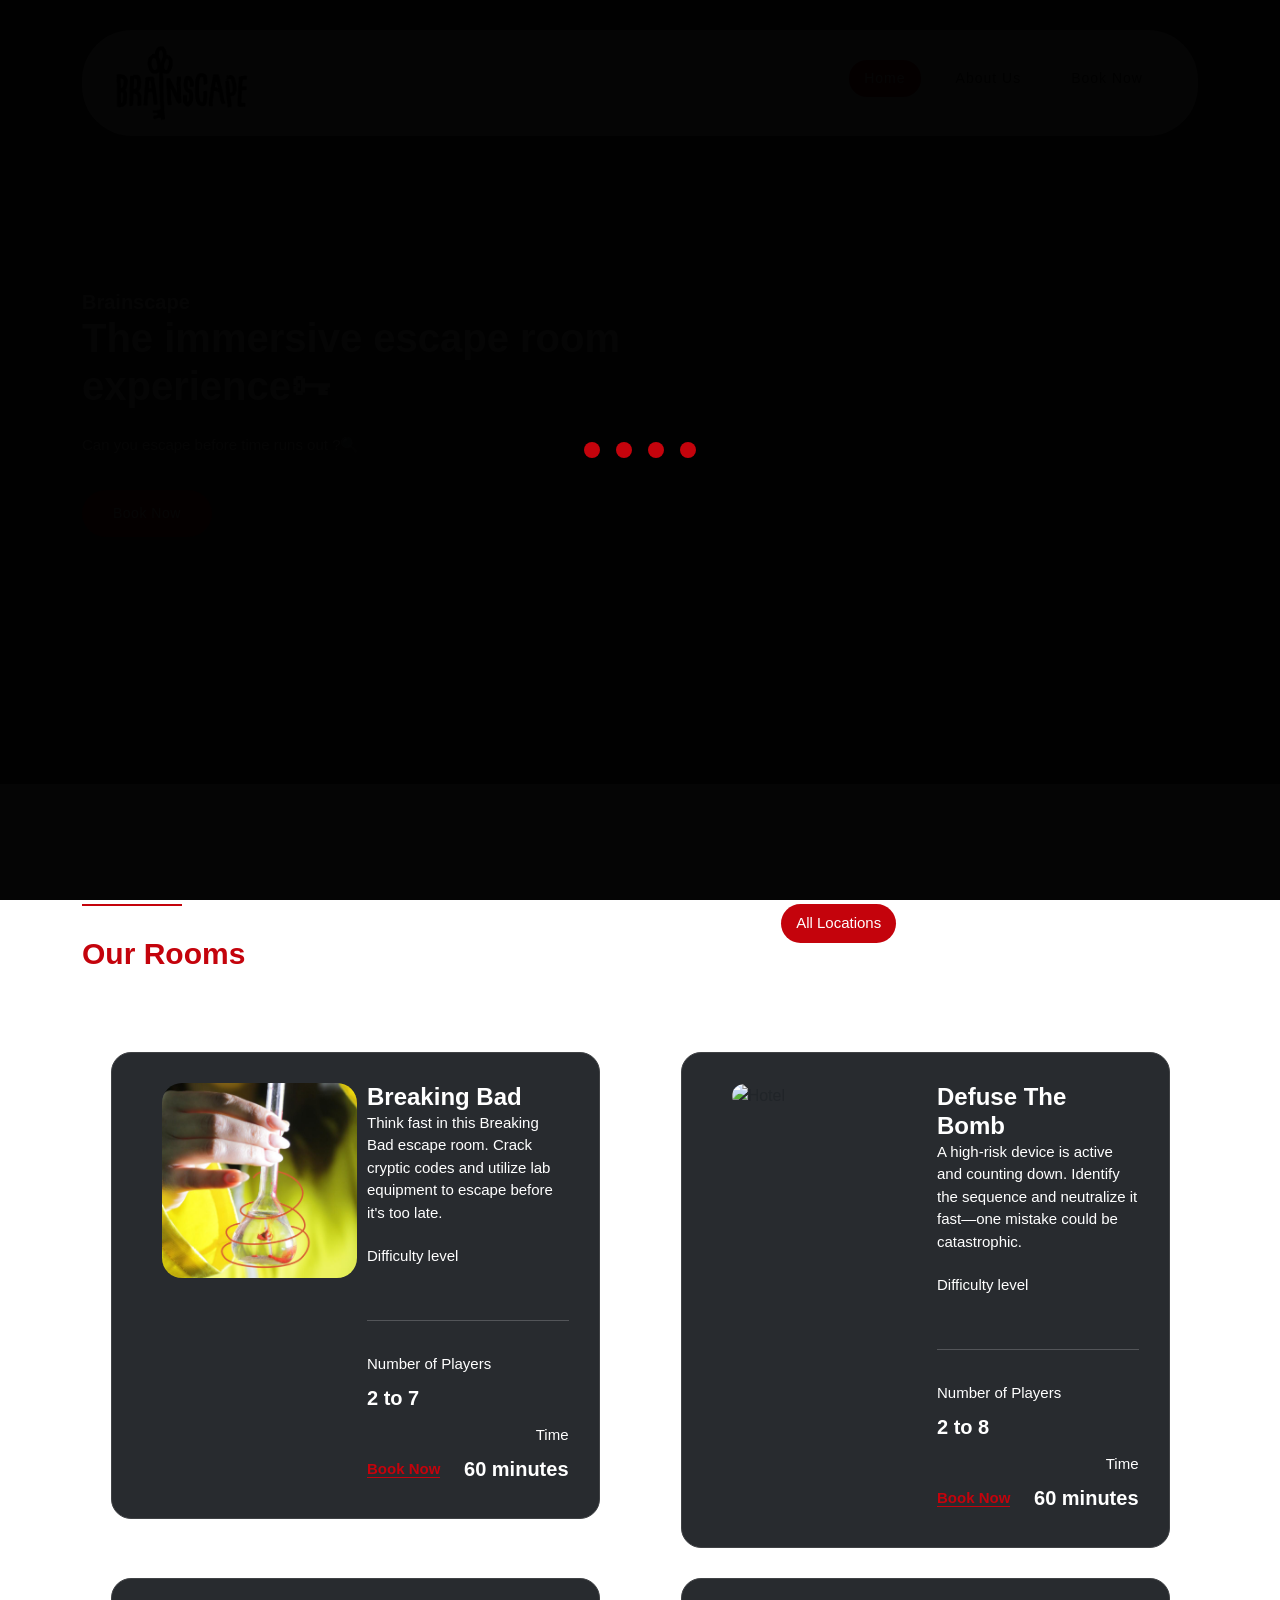
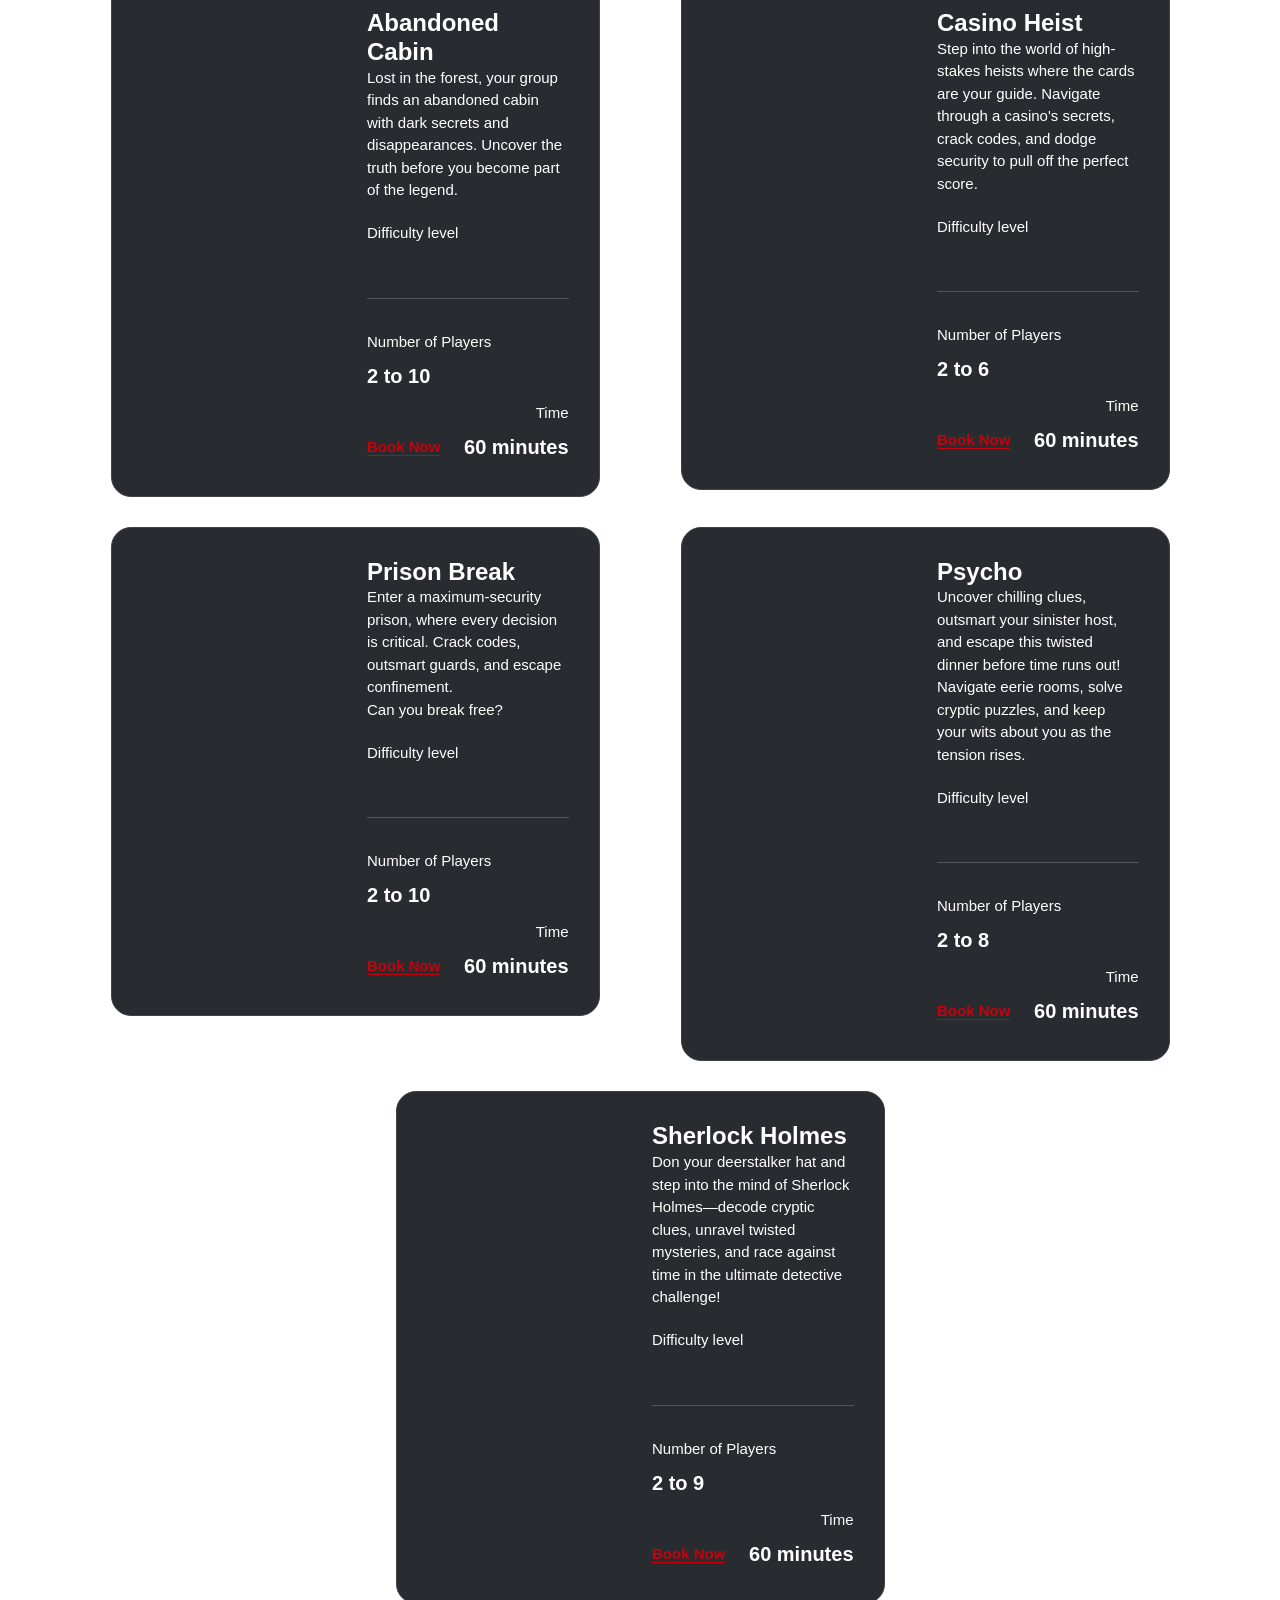
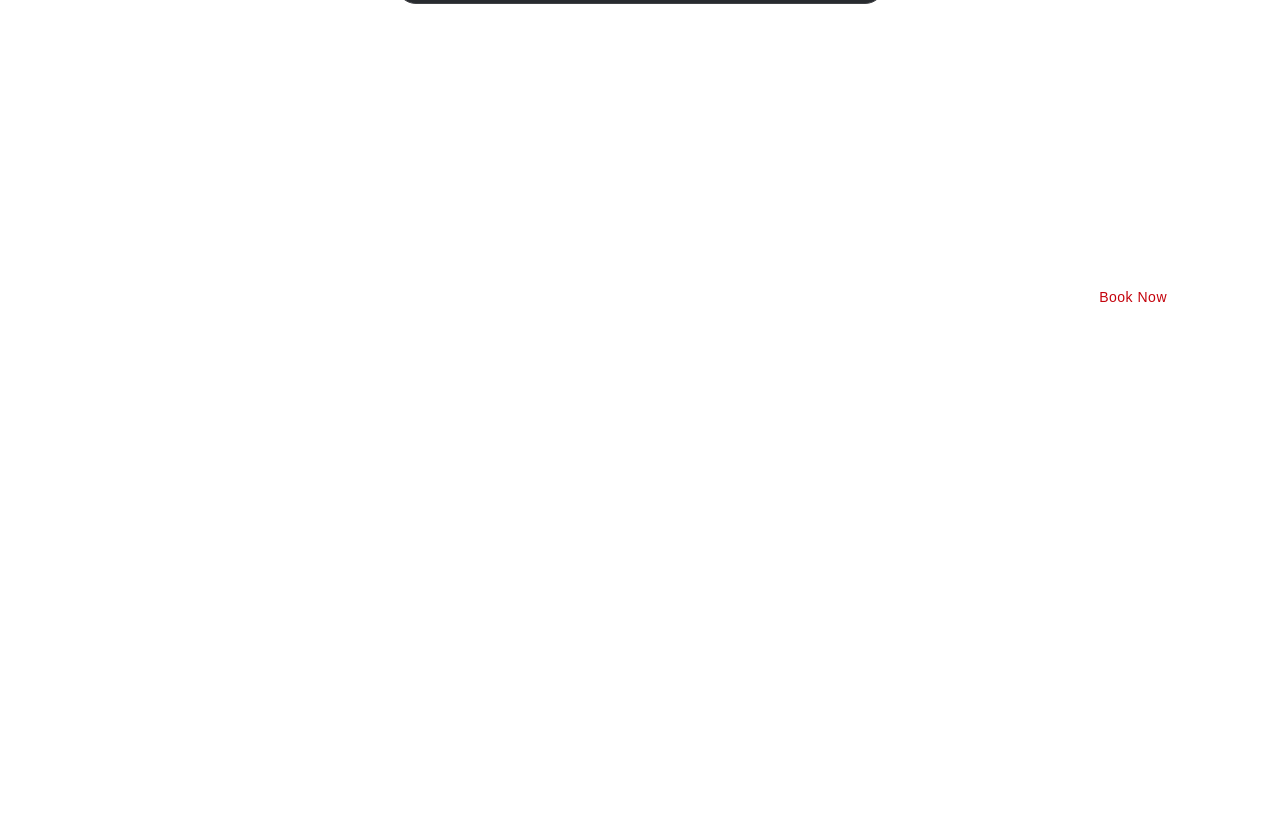
==== commit 5c2b688c: "Link fix" ====
--- a/index.html
+++ b/index.html
@@ -55,7 +55,7 @@
                     <ul class="nav">
                         <li><a href="index.html" class="active">Home</a></li>
                         <li><a href="about.html">About Us</a></li>
-                        <li><a href="#" data-bs-toggle="modal" data-bs-target="#bookingModal">Book Now </a></li>
+                        <li><a href="https://wa.me/+96181183892">Book Now </a></li>
                     </ul>   
                     <a class='menu-trigger'>
                         <span>Menu</span>
@@ -79,7 +79,7 @@
             <p>Can you escape before time runs out ?🔍            </p>
             <div class="buttons">
               <div class="main-button">
-                <a href="#" data-bs-toggle="modal" data-bs-target="#bookingModal">Book Now</a>
+                <a href="https://wa.me/+96181183892" target="_blank">Book Now</a>
               </div>
             </div>
           </div>
@@ -150,7 +150,7 @@
                     Time <br><strong>60 minutes</strong><br>
                   </span>
                   <div class="text-button">
-                    <a href="#" data-bs-toggle="modal" data-bs-target="#bookingModal">Book Now</a>
+                    <a href="https://wa.me/+96181183892">Book Now</a>
                   </div>
                 </div>
               </div>
@@ -183,7 +183,7 @@
                     Time <br><strong>60 minutes</strong><br>
                   </span>
                   <div class="text-button">
-                    <a href="#" data-bs-toggle="modal" data-bs-target="#bookingModal">Book Now</a>
+                    <a href="https://wa.me/+96181183892">Book Now</a>
                   </div>
                 </div>
                 </div>
@@ -215,7 +215,7 @@
                     Time <br><strong>60 minutes</strong><br>
                   </span>
                   <div class="text-button">
-                    <a href="#" data-bs-toggle="modal" data-bs-target="#bookingModal">Book Now</a>
+                    <a href="https://wa.me/+96181183892">Book Now</a>
                   </div>
                 </div>
                 </div>
@@ -249,7 +249,7 @@
                     Time <br><strong>60 minutes</strong><br>
                   </span>
                   <div class="text-button">
-                    <a href="#" data-bs-toggle="modal" data-bs-target="#bookingModal">Book Now</a>
+                    <a href="https://wa.me/+96181183892">Book Now</a>
                   </div>
                 </div>
               </div>
@@ -396,7 +396,7 @@
                     Time <br><strong>60 minutes</strong><br>
                   </span>
                   <div class="text-button">
-                    <a href="#" data-bs-toggle="modal" data-bs-target="#bookingModal">Book Now</a>
+                    <a href="https://wa.me/+96181183892">Book Now</a>
                   </div>
                 </div>
               </div>
@@ -472,7 +472,7 @@
         </div>
         <div class="col-lg-4">
           <div class="main-button lightbtn">
-            <a href="#" data-bs-toggle="modal" data-bs-target="#bookingModal">Book now</a>
+            <a href="https://wa.me/+96181183892">Book now</a>
           </div>
         </div>
         <div class="col-lg-4">
@@ -558,7 +558,7 @@
                     Time <br><strong>60 minutes</strong><br>
                   </span>
                   <div class="text-button">
-                    <a href="#" data-bs-toggle="modal" data-bs-target="#bookingModal">Book Now</a>
+                    <a href="https://wa.me/+96181183892">Book Now</a>
                   </div>
                 </div>
               </div>
@@ -592,7 +592,7 @@
                     Time <br><strong>60 minutes</strong><br>
                   </span>
                   <div class="text-button">
-                    <a href="#" data-bs-toggle="modal" data-bs-target="#bookingModal">Book Now</a>
+                    <a href="https://wa.me/+96181183892">Book Now</a>
                   </div>
                 </div>
                 </div>
@@ -626,7 +626,7 @@
                     Time <br><strong>60 minutes</strong><br>
                   </span>
                   <div class="text-button">
-                    <a href="#" data-bs-toggle="modal" data-bs-target="#bookingModal">Book Now</a>
+                    <a href="https://wa.me/+96181183892">Book Now</a>
                   </div>
                 </div>
               </div>
@@ -661,7 +661,7 @@
                     Time <br><strong>60 minutes</strong><br>
                   </span>
                   <div class="text-button">
-                    <a href="#" data-bs-toggle="modal" data-bs-target="#bookingModal">Book Now</a>
+                    <a href="https://wa.me/+96181183892">Book Now</a>
                   </div>
                 </div>
                 </div>
@@ -672,23 +672,6 @@
       </div>
     </div>
   </div> -->
-
-  <!-- Booking Modal -->
-  <div class="modal fade" id="bookingModal" tabindex="-1" aria-labelledby="bookingModalLabel" aria-hidden="true">
-    <div class="modal-dialog modal-lg modal-dialog-centered">
-      <div class="modal-content" style="background-color: #1e1e1e; border: 2px solid rgb(196, 3, 12); border-radius: 20px; box-shadow: 0px 0px 25px rgba(196, 3, 12, 0.4);">
-        <div class="modal-header" style="border-bottom: 1px solid rgba(196, 3, 12, 0.5); padding: 15px 25px;">
-          <h5 class="modal-title" id="bookingModalLabel" style="color: #fff; font-weight: 700; letter-spacing: 0.5px;">Book Your <span style="color: rgb(196, 3, 12);">Escape</span></h5>
-          <button type="button" class="btn-close btn-close-white" data-bs-dismiss="modal" aria-label="Close"></button>
-        </div>
-        <div class="modal-body" style="padding: 0; min-height: 500px;">
-          <!-- Google Calendar Appointment Scheduling iframe -->
-          <!-- Replace the src below with your actual Google Calendar Appointment Scheduling embed link -->
-          <iframe src="https://calendar.google.com/calendar/appointments/schedules/AcZssZ0g0t7KMIMgxwSgCzfTjd2AEgEEn0MrCGgapbB5hHF27uJSvvFe75gOhjssajYX7NG63bNI8zED?gv=true" style="border: 0; width: 100%; height: 600px; border-bottom-left-radius: 18px; border-bottom-right-radius: 18px; background-color: #fff;" frameborder="0" scrolling="yes"></iframe>
-        </div>
-      </div>
-    </div>
-  </div>
 
   <footer>
     <div class="container">
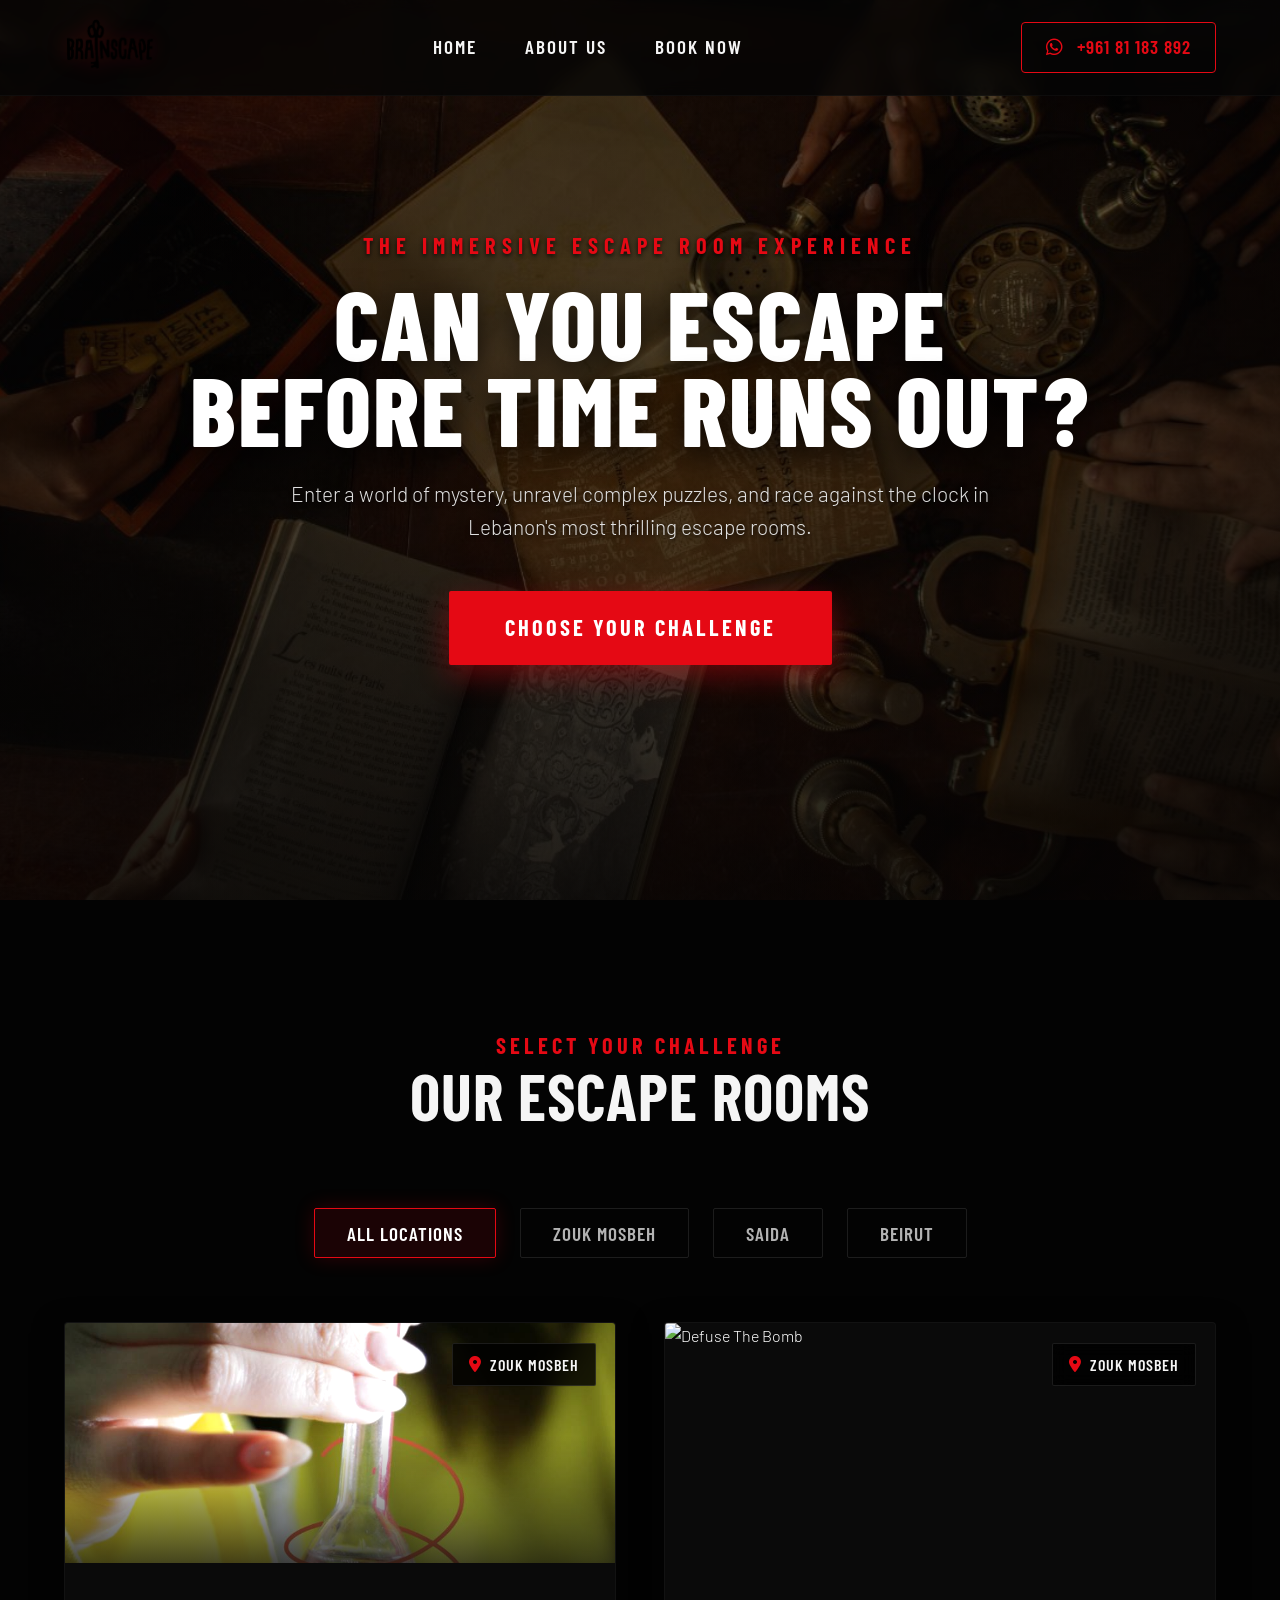
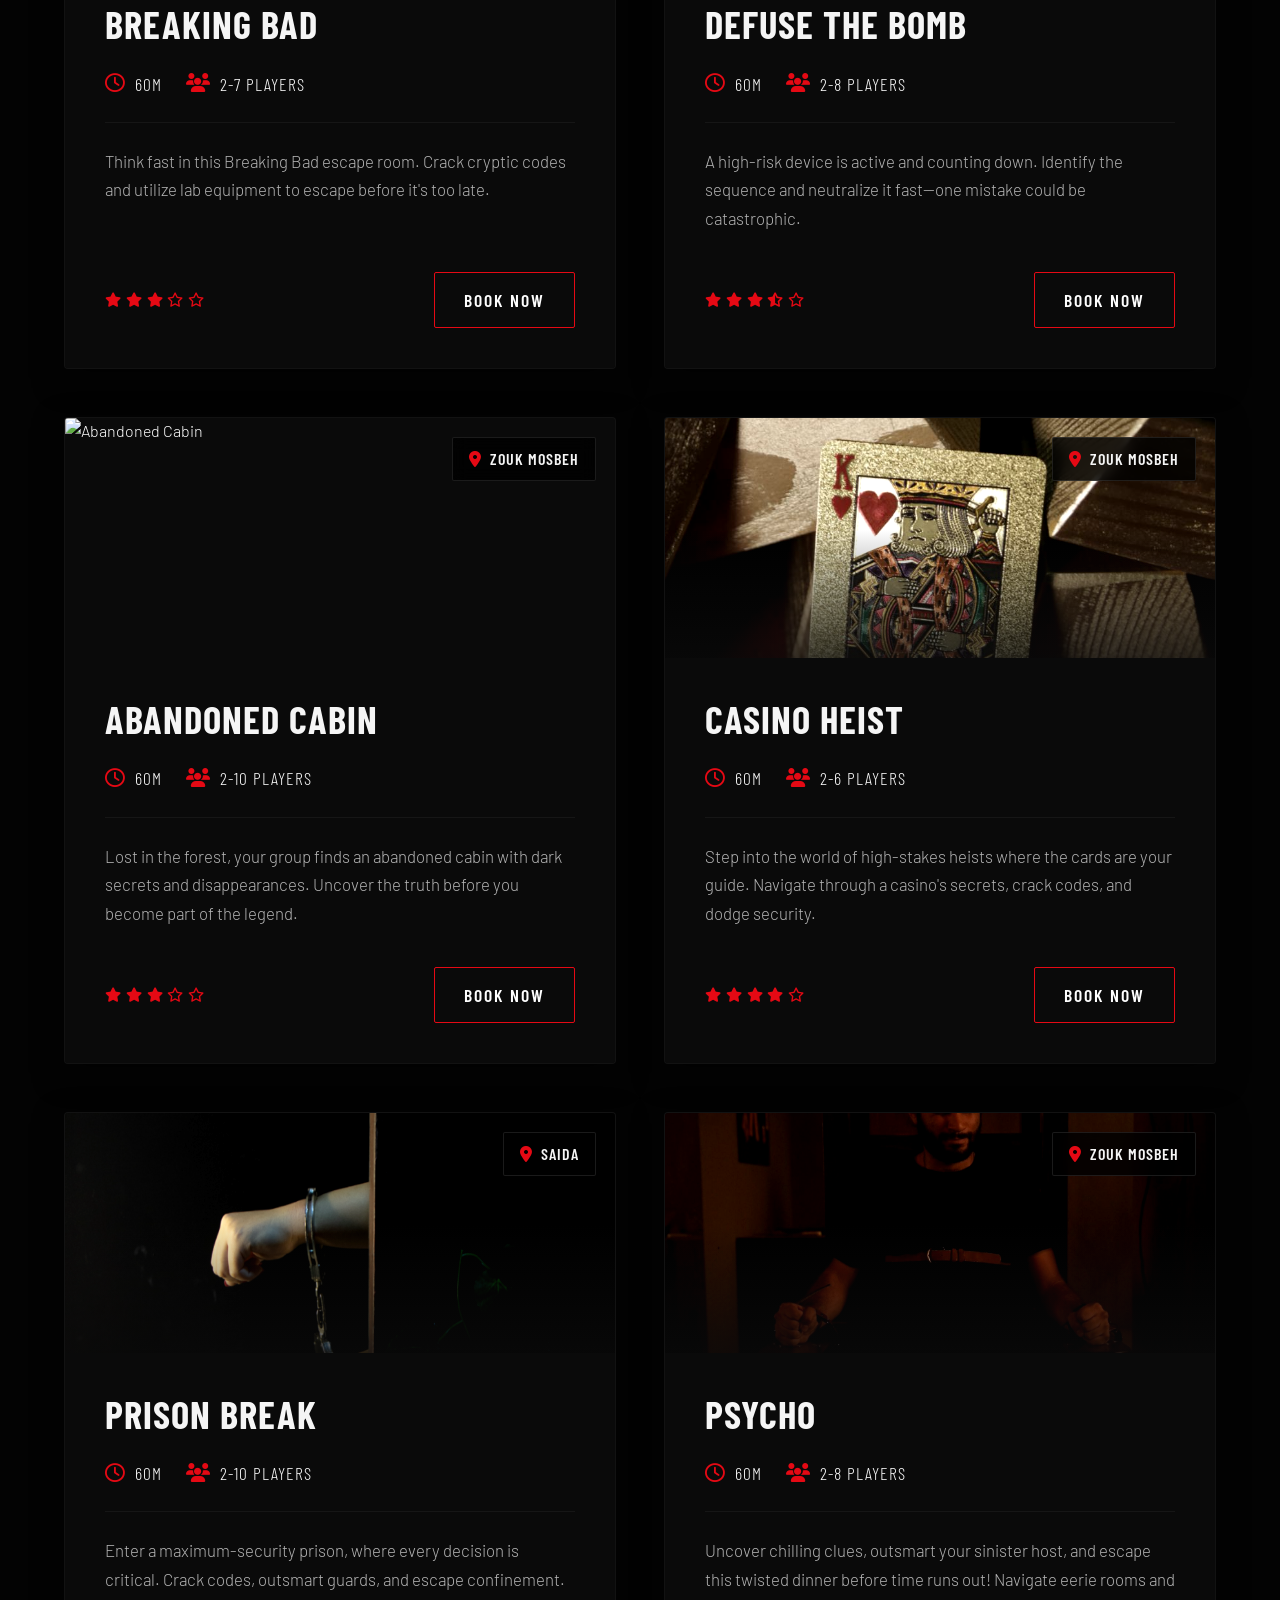
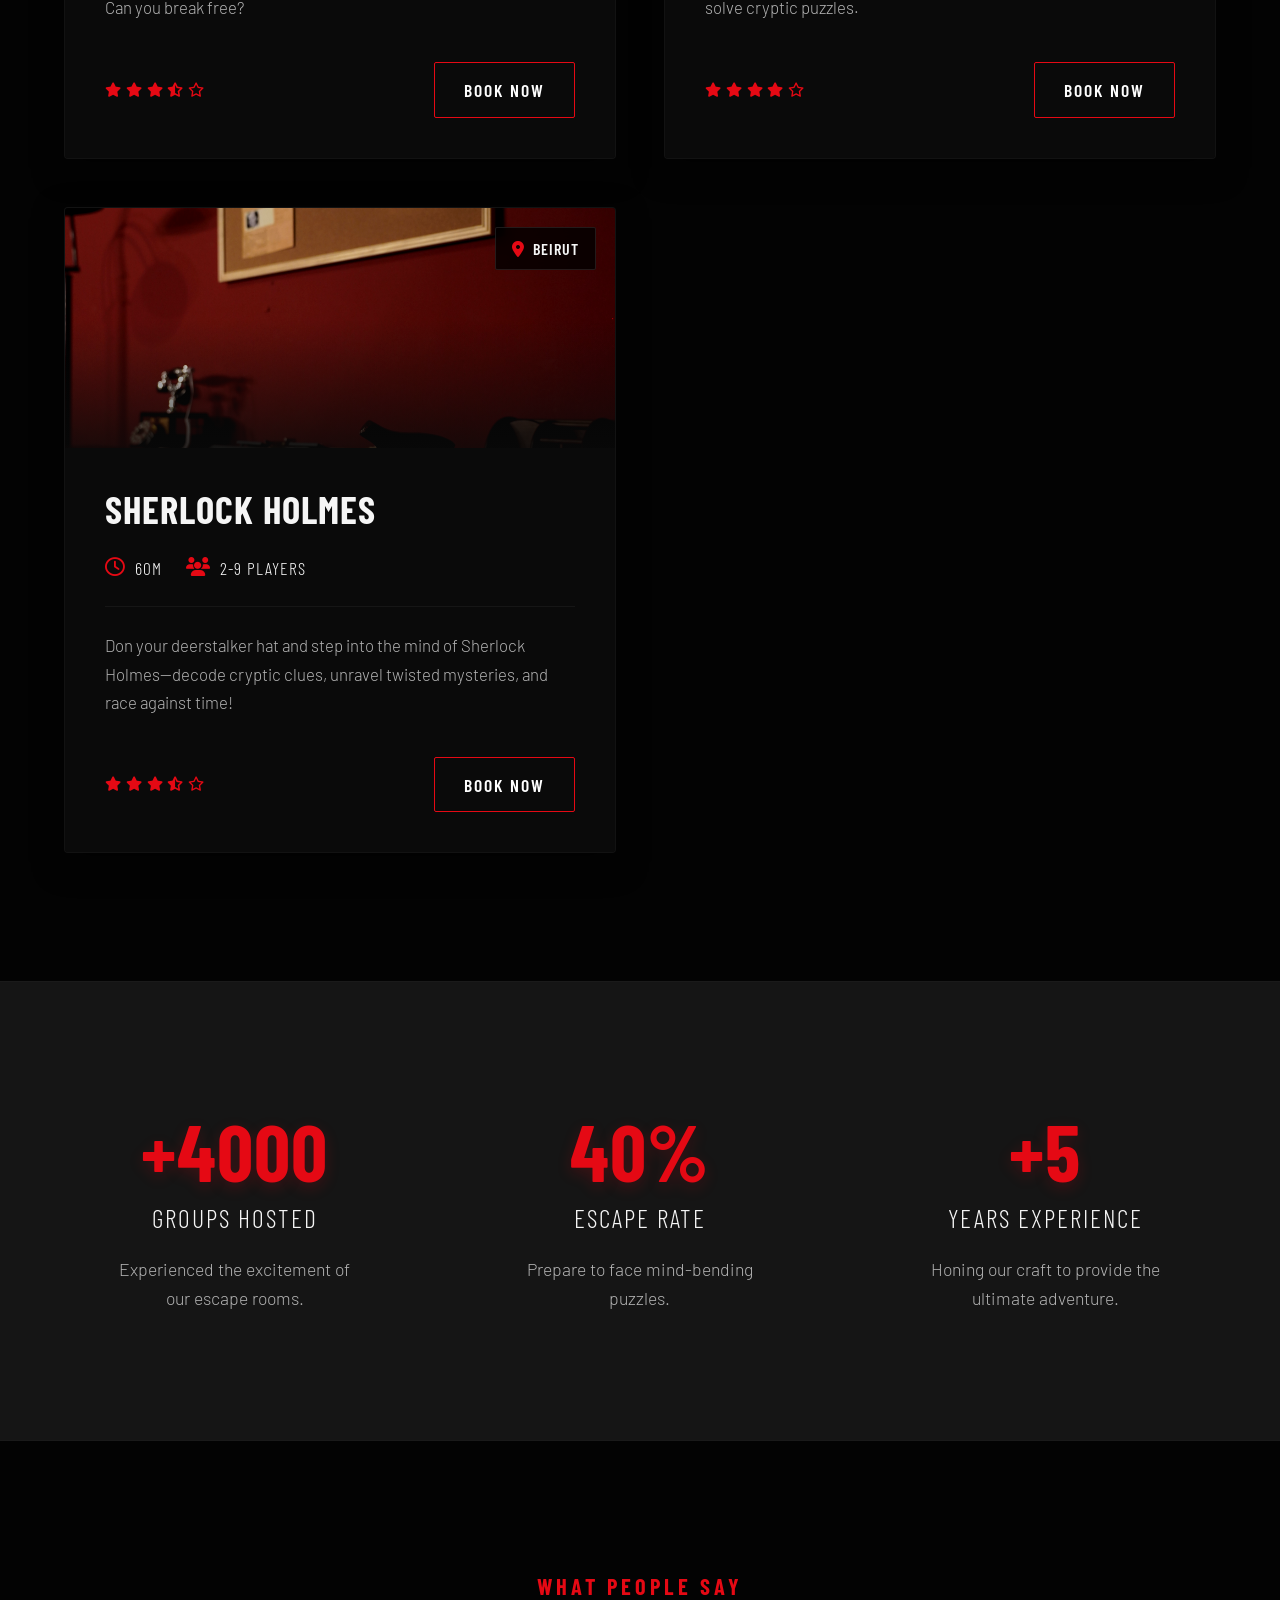
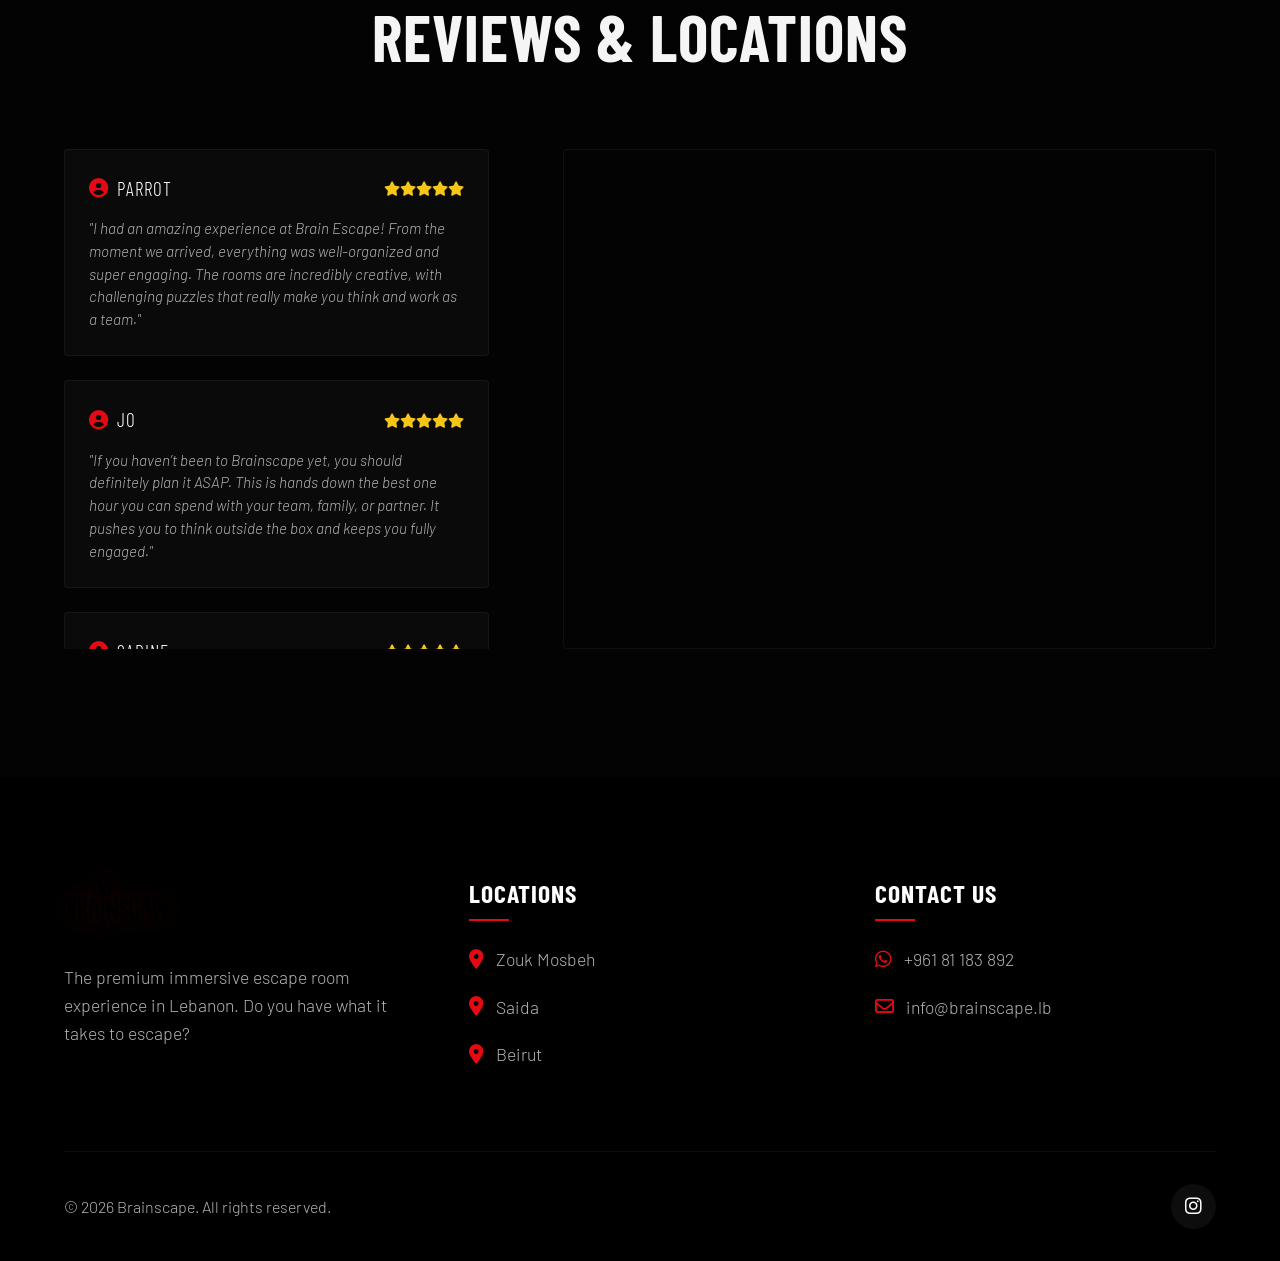
==== commit 5be2b459: "New theme" ====
--- a/index.html
+++ b/index.html
@@ -1,706 +1,1182 @@
 <!DOCTYPE html>
 <html lang="en">
-
-  <head>
-
-    <meta charset="utf-8">
-    <meta name="author" content="Maykel Mattar">
-    <meta name="viewport" content="width=device-width, initial-scale=1, shrink-to-fit=no">
-    <meta name="description" content="Experience the thrill of the best escape room in Lebanon! Dive into immersive adventures with themes like Breaking Bad, Money Heist, Prison Break, and Haunted House. Perfect for thrill-seekers and team-building. Book your escape today!">
-    <meta name="keywords" content="Escape Room Lebanon, Breaking Bad Escape Room, Money Heist Game, Prison Break Experience, Haunted House Adventure, Team Building Activities Lebanon, Best Escape Room Themes, Thrilling Escape Games, Mystery Solving Games, Real-Life Escape Rooms Lebanon">
-
-    <link href="https://fonts.googleapis.com/css2?family=Roboto:wght@100;300;400;500;700;900&display=swap" rel="stylesheet">
-
-    <title>Brainscape</title>
-
-    <!-- Bootstrap core CSS -->
-    <link href="vendor/bootstrap/css/bootstrap.min.css" rel="stylesheet">
-
-
-    <!-- Additional CSS Files -->
-    <link rel="stylesheet" href="assets/css/fontawesome.css">
-    <link rel="stylesheet" href="assets/css/templatemo-liberty-market.css">
-    <link rel="stylesheet" href="assets/css/owl.css">
-    <link rel="stylesheet" href="assets/css/animate.css">
-    <link rel="stylesheet"href="https://unpkg.com/swiper@7/swiper-bundle.min.css"/>
-  </head>
-
+<head>
+    <meta charset="UTF-8">
+    <meta name="viewport" content="width=device-width, initial-scale=1.0">
+    <title>Brainscape - Premium Escape Rooms Lebanon</title>
+    <meta name="description" content="Experience the thrill of the best escape room in Lebanon! Dive into immersive adventures.">
+    
+    <!-- Google Fonts -->
+    <link rel="preconnect" href="https://fonts.googleapis.com">
+    <link rel="preconnect" href="https://fonts.gstatic.com" crossorigin>
+    <link href="https://fonts.googleapis.com/css2?family=Barlow+Condensed:ital,wght@0,400;0,600;0,700;0,800;0,900;1,800&family=Barlow:wght@300;400;500;600&display=swap" rel="stylesheet">
+    
+    <!-- Icons -->
+    <link rel="stylesheet" href="https://cdnjs.cloudflare.com/ajax/libs/font-awesome/6.4.0/css/all.min.css">
+
+    <style>
+        :root {
+            --bg-color: #030303;
+            --surface-color: #0a0a0a;
+            --surface-color-light: #151515;
+            --accent-color: #e50914; /* Premium red */
+            --accent-hover: #f40612;
+            --text-main: #f5f5f5;
+            --text-muted: #b3b3b3;
+            --font-heading: 'Barlow Condensed', sans-serif;
+            --font-body: 'Barlow', sans-serif;
+            --transition: all 0.4s cubic-bezier(0.16, 1, 0.3, 1);
+        }
+
+        * {
+            margin: 0;
+            padding: 0;
+            box-sizing: border-box;
+        }
+
+        html {
+            scroll-behavior: smooth;
+        }
+
+        body {
+            background-color: var(--bg-color);
+            color: var(--text-main);
+            font-family: var(--font-body);
+            font-weight: 300;
+            line-height: 1.6;
+            overflow-x: hidden;
+            -webkit-font-smoothing: antialiased;
+        }
+
+        h1, h2, h3, h4, h5, h6 {
+            font-family: var(--font-heading);
+            font-weight: 700;
+            text-transform: uppercase;
+            letter-spacing: 1px;
+        }
+
+        a {
+            text-decoration: none;
+            color: inherit;
+            transition: var(--transition);
+        }
+
+        /* --- Navbar --- */
+        .navbar {
+            position: fixed;
+            top: 0;
+            left: 0;
+            width: 100%;
+            padding: 1.2rem 5%;
+            display: flex;
+            justify-content: space-between;
+            align-items: center;
+            z-index: 1000;
+            background: linear-gradient(to bottom, rgba(0,0,0,0.9) 0%, rgba(0,0,0,0) 100%);
+            backdrop-filter: blur(8px);
+            border-bottom: 1px solid rgba(255, 255, 255, 0.03);
+            transition: var(--transition);
+        }
+
+        .navbar.scrolled {
+            background: rgba(3, 3, 3, 0.95);
+            padding: 1rem 5%;
+            border-bottom: 1px solid rgba(255, 255, 255, 0.1);
+        }
+
+        .nav-brand img {
+            height: 50px;
+            object-fit: contain;
+            filter: drop-shadow(0 0 10px rgba(229, 9, 20, 0.2));
+            transition: transform 0.3s ease;
+        }
+        
+        .nav-brand:hover img {
+            transform: scale(1.05);
+        }
+
+        .nav-links {
+            display: flex;
+            gap: 3rem;
+            list-style: none;
+        }
+
+        .nav-links a {
+            font-family: var(--font-heading);
+            font-size: 1.2rem;
+            font-weight: 600;
+            letter-spacing: 2px;
+            color: var(--text-main);
+            position: relative;
+            text-transform: uppercase;
+        }
+
+        .nav-links a::after {
+            content: '';
+            position: absolute;
+            bottom: -5px;
+            left: 0;
+            width: 0;
+            height: 2px;
+            background: var(--accent-color);
+            transition: var(--transition);
+        }
+
+        .nav-links a:hover::after {
+            width: 100%;
+        }
+
+        .nav-contact {
+            display: flex;
+            align-items: center;
+            gap: 0.8rem;
+            font-family: var(--font-heading);
+            font-weight: 600;
+            font-size: 1.2rem;
+            letter-spacing: 1px;
+            background: transparent;
+            padding: 0.6rem 1.5rem;
+            border-radius: 4px;
+            border: 1px solid var(--accent-color);
+            color: var(--accent-color);
+            text-transform: uppercase;
+            transition: var(--transition);
+            overflow: hidden;
+            position: relative;
+        }
+        
+        .nav-contact::before {
+            content: '';
+            position: absolute;
+            top: 0; left: 0; width: 0; height: 100%;
+            background: var(--accent-color);
+            transition: var(--transition);
+            z-index: -1;
+        }
+
+        .nav-contact:hover {
+            color: #fff;
+        }
+        
+        .nav-contact:hover::before {
+            width: 100%;
+        }
+
+        .nav-contact i {
+            transition: var(--transition);
+        }
+        
+        .nav-contact:hover i {
+            color: #fff;
+        }
+
+        /* --- Hero Section --- */
+        .hero {
+            position: relative;
+            height: 100vh;
+            display: flex;
+            align-items: center;
+            justify-content: center;
+            text-align: center;
+            padding: 0 5%;
+            background: url('assets/images/ban2.jpg') center/cover no-repeat fixed;
+        }
+
+        .hero::before {
+            content: '';
+            position: absolute;
+            top: 0;
+            left: 0;
+            width: 100%;
+            height: 100%;
+            background: radial-gradient(circle at center, rgba(3,3,3,0.1) 0%, rgba(3,3,3,0.6) 100%),
+                        linear-gradient(to bottom, rgba(3,3,3,0.3) 0%, rgba(3,3,3,0.8) 100%);
+        }
+
+        .hero-content {
+            position: relative;
+            z-index: 2;
+            max-width: 900px;
+            animation: fadeInUP 1s ease-out forwards;
+        }
+
+        @keyframes fadeInUP {
+            from { opacity: 0; transform: translateY(40px); }
+            to { opacity: 1; transform: translateY(0); }
+        }
+
+        .hero-subtitle {
+            font-family: var(--font-heading);
+            font-size: 1.4rem;
+            color: var(--accent-color);
+            text-transform: uppercase;
+            letter-spacing: 6px;
+            font-weight: 700;
+            margin-bottom: 1rem;
+            display: block;
+            text-shadow: 0 2px 4px rgba(0,0,0,0.8);
+        }
+
+        .hero-title {
+            font-size: 6rem;
+            line-height: 0.9;
+            margin-bottom: 1.5rem;
+            text-transform: uppercase;
+            letter-spacing: 2px;
+            color: #fff;
+            text-shadow: 0 10px 30px rgba(0,0,0,0.8);
+            font-weight: 800;
+        }
+
+        .hero-title span {
+            color: var(--accent-color);
+        }
+
+        .hero-desc {
+            font-size: 1.3rem;
+            color: #e0e0e0;
+            margin-bottom: 3rem;
+            font-weight: 300;
+            max-width: 700px;
+            margin-left: auto;
+            margin-right: auto;
+            text-shadow: 0 2px 4px rgba(0,0,0,0.8);
+        }
+
+        .btn-primary {
+            display: inline-block;
+            background: var(--accent-color);
+            color: #fff;
+            padding: 1.2rem 3.5rem;
+            font-family: var(--font-heading);
+            font-size: 1.4rem;
+            font-weight: 700;
+            border-radius: 2px;
+            text-transform: uppercase;
+            letter-spacing: 3px;
+            box-shadow: 0 10px 30px rgba(229, 9, 20, 0.4);
+            position: relative;
+            overflow: hidden;
+            z-index: 1;
+            transition: var(--transition);
+        }
+
+        .btn-primary::before {
+            content: '';
+            position: absolute;
+            top: 0;
+            left: -100%;
+            width: 100%;
+            height: 100%;
+            background: linear-gradient(90deg, transparent, rgba(255,255,255,0.3), transparent);
+            transition: all 0.6s ease;
+            z-index: -1;
+        }
+
+        .btn-primary:hover {
+            background: var(--accent-hover);
+            transform: translateY(-3px) scale(1.02);
+            box-shadow: 0 15px 40px rgba(229, 9, 20, 0.6);
+        }
+
+        .btn-primary:hover::before {
+            left: 100%;
+        }
+
+        /* --- Rooms Section --- */
+        .rooms {
+            padding: 8rem 5%;
+            background: var(--bg-color);
+            position: relative;
+        }
+
+        .section-header {
+            text-align: center;
+            margin-bottom: 5rem;
+        }
+
+        .section-header h2 {
+            font-size: 4rem;
+            margin-bottom: 1rem;
+            line-height: 1;
+        }
+        
+        .section-header p {
+            font-family: var(--font-heading);
+            color: var(--accent-color);
+            font-size: 1.4rem;
+            text-transform: uppercase;
+            letter-spacing: 4px;
+            font-weight: 700;
+        }
+
+        .filters {
+            display: flex;
+            justify-content: center;
+            gap: 1.5rem;
+            margin-bottom: 4rem;
+            flex-wrap: wrap;
+        }
+
+        .filter-btn {
+            background: transparent;
+            color: var(--text-muted);
+            border: 1px solid rgba(255,255,255,0.1);
+            padding: 0.8rem 2rem;
+            border-radius: 2px;
+            font-family: var(--font-heading);
+            font-size: 1.2rem;
+            letter-spacing: 1px;
+            text-transform: uppercase;
+            font-weight: 600;
+            cursor: pointer;
+            transition: var(--transition);
+            position: relative;
+            overflow: hidden;
+        }
+
+        .filter-btn:hover, .filter-btn.active {
+            color: #fff;
+            border-color: var(--accent-color);
+            background: rgba(229, 9, 20, 0.1);
+            box-shadow: 0 0 20px rgba(229, 9, 20, 0.2);
+        }
+
+        .rooms-grid {
+            display: grid;
+            grid-template-columns: repeat(auto-fill, minmax(380px, 1fr));
+            gap: 3rem;
+        }
+
+        .room-card {
+            background: var(--surface-color);
+            border: 1px solid rgba(255, 255, 255, 0.03);
+            border-radius: 4px;
+            overflow: hidden;
+            transition: var(--transition);
+            position: relative;
+            display: flex;
+            flex-direction: column;
+            box-shadow: 0 10px 30px rgba(0,0,0,0.5);
+        }
+
+        .room-card:hover {
+            transform: translateY(-12px);
+            box-shadow: 0 30px 60px rgba(0,0,0,0.8);
+            border-color: rgba(229, 9, 20, 0.3);
+        }
+
+        .room-img-wrapper {
+            overflow: hidden;
+            position: relative;
+        }
+        
+        .room-img {
+            height: 280px;
+            width: 100%;
+            object-fit: cover;
+            border-bottom: 1px solid rgba(255, 255, 255, 0.05);
+            transition: transform 0.7s cubic-bezier(0.16, 1, 0.3, 1);
+            display: block;
+            filter: grayscale(20%) contrast(110%);
+        }
+        
+        .room-card:hover .room-img {
+            transform: scale(1.08);
+            filter: grayscale(0%) contrast(120%);
+        }
+        
+        .room-img-overlay {
+            position: absolute;
+            top: 0; left: 0; width: 100%; height: 100%;
+            background: linear-gradient(to top, rgba(10,10,10,1) 0%, rgba(10,10,10,0) 60%);
+            z-index: 1;
+        }
+
+        .room-location {
+            position: absolute;
+            top: 1.2rem;
+            right: 1.2rem;
+            background: rgba(0,0,0,0.8);
+            backdrop-filter: blur(8px);
+            padding: 0.5rem 1rem;
+            border-radius: 2px;
+            font-family: var(--font-heading);
+            font-size: 1rem;
+            letter-spacing: 1px;
+            text-transform: uppercase;
+            font-weight: 600;
+            display: flex;
+            align-items: center;
+            gap: 0.5rem;
+            border: 1px solid rgba(255,255,255,0.1);
+            z-index: 10;
+        }
+        
+        .room-location i {
+            color: var(--accent-color);
+        }
+
+        .room-info {
+            padding: 2.5rem;
+            flex-grow: 1;
+            display: flex;
+            flex-direction: column;
+            position: relative;
+            z-index: 2;
+            background: var(--surface-color);
+            margin-top: -40px;
+        }
+
+        .room-title {
+            font-size: 2.4rem;
+            margin-bottom: 0.5rem;
+            transition: var(--transition);
+            line-height: 1.1;
+        }
+        
+        .room-card:hover .room-title {
+            color: var(--accent-color);
+        }
+
+        .room-stats {
+            display: flex;
+            gap: 1.5rem;
+            margin: 1rem 0 1.5rem;
+            padding-bottom: 1.5rem;
+            border-bottom: 1px solid rgba(255,255,255,0.05);
+        }
+
+        .stat {
+            display: flex;
+            align-items: center;
+            gap: 0.6rem;
+            color: var(--text-main);
+            font-family: var(--font-heading);
+            font-size: 1.1rem;
+            letter-spacing: 1px;
+            text-transform: uppercase;
+        }
+        
+        .stat i {
+            color: var(--accent-color);
+            font-size: 1.2rem;
+        }
+
+        .room-desc {
+            color: var(--text-muted);
+            font-size: 1.05rem;
+            margin-bottom: 2.5rem;
+            flex-grow: 1;
+            line-height: 1.7;
+        }
+
+        .room-action {
+            display: flex;
+            justify-content: space-between;
+            align-items: center;
+            margin-top: auto;
+        }
+
+        .difficulty {
+            display: flex;
+            gap: 0.3rem;
+            color: var(--accent-color);
+            font-size: 0.9rem;
+        }
+
+        .btn-outline {
+            padding: 0.8rem 1.8rem;
+            border: 1px solid var(--accent-color);
+            color: #fff;
+            font-family: var(--font-heading);
+            font-weight: 600;
+            border-radius: 2px;
+            text-transform: uppercase;
+            letter-spacing: 2px;
+            font-size: 1.1rem;
+            position: relative;
+            z-index: 1;
+            overflow: hidden;
+            transition: var(--transition);
+        }
+
+        .btn-outline::before {
+            content: '';
+            position: absolute;
+            top: 0; left: 0; width: 0; height: 100%;
+            background: var(--accent-color);
+            transition: var(--transition);
+            z-index: -1;
+        }
+
+        .btn-outline:hover {
+            box-shadow: 0 5px 15px rgba(229, 9, 20, 0.4);
+        }
+        
+        .btn-outline:hover::before {
+            width: 100%;
+        }
+
+        /* --- Stats Section --- */
+        .stats-section {
+            padding: 8rem 5%;
+            background: url('assets/images/bg-pattern.png'), var(--surface-color-light);
+            border-top: 1px solid rgba(255,255,255,0.02);
+            border-bottom: 1px solid rgba(255,255,255,0.02);
+            position: relative;
+        }
+
+        .stats-grid {
+            display: grid;
+            grid-template-columns: repeat(3, 1fr);
+            gap: 4rem;
+            text-align: center;
+            max-width: 1200px;
+            margin: 0 auto;
+        }
+
+        .stat-item h3 {
+            font-size: 5rem;
+            color: var(--accent-color);
+            margin-bottom: 0.5rem;
+            line-height: 1;
+            text-shadow: 0 5px 15px rgba(229, 9, 20, 0.2);
+        }
+
+        .stat-item p {
+            font-family: var(--font-heading);
+            font-size: 1.6rem;
+            letter-spacing: 2px;
+            text-transform: uppercase;
+            color: var(--text-main);
+            margin-bottom: 1rem;
+        }
+        
+        .stat-item span {
+            color: var(--text-muted);
+            font-size: 1.1rem;
+            display: block;
+            max-width: 250px;
+            margin: 0 auto;
+        }
+
+        /* --- Map Section --- */
+        .map-section {
+            padding: 8rem 5%;
+            background: var(--bg-color);
+        }
+
+        .map-wrapper {
+            display: grid;
+            grid-template-columns: 1fr 1.5fr;
+            gap: 4rem;
+            max-width: 1200px;
+            margin: 0 auto;
+            align-items: center;
+        }
+
+        .reviews-list {
+            display: flex;
+            flex-direction: column;
+            gap: 1.5rem;
+            max-height: 500px;
+            overflow-y: auto;
+            padding-right: 10px;
+        }
+
+        /* custom scrollbar for reviews */
+        .reviews-list::-webkit-scrollbar {
+            width: 6px;
+        }
+        .reviews-list::-webkit-scrollbar-track {
+            background: rgba(255,255,255,0.02);
+        }
+        .reviews-list::-webkit-scrollbar-thumb {
+            background: rgba(229, 9, 20, 0.3);
+            border-radius: 4px;
+        }
+        .reviews-list::-webkit-scrollbar-thumb:hover {
+            background: rgba(229, 9, 20, 0.6);
+        }
+
+        .review-card {
+            background: var(--surface-color);
+            border: 1px solid rgba(255, 255, 255, 0.05);
+            padding: 1.5rem;
+            border-radius: 4px;
+            transition: var(--transition);
+            display: flex;
+            flex-direction: column;
+            gap: 0.8rem;
+        }
+        
+        .review-card:hover {
+            border-color: rgba(229, 9, 20, 0.3);
+            transform: translateY(-3px);
+            box-shadow: 0 5px 15px rgba(0,0,0,0.5);
+        }
+
+        .review-header {
+            display: flex;
+            justify-content: space-between;
+            align-items: center;
+        }
+
+        .review-author {
+            font-size: 1.2rem;
+            font-family: var(--font-heading);
+            letter-spacing: 1px;
+            text-transform: uppercase;
+            color: #fff;
+            display: flex;
+            align-items: center;
+            gap: 0.5rem;
+        }
+
+        .review-author i {
+            color: var(--accent-color);
+        }
+
+        .review-stars {
+            color: #f5c518;
+            font-size: 0.9rem;
+        }
+
+        .review-text {
+            color: var(--text-muted);
+            font-size: 0.95rem;
+            line-height: 1.5;
+            font-style: italic;
+        }
+        
+        #map {
+            width: 100%;
+            height: 500px;
+            border: 1px solid rgba(255,255,255,0.05);
+            border-radius: 4px;
+            z-index: 1;
+        }
+
+        @media (max-width: 992px) {
+            .map-wrapper {
+                grid-template-columns: 1fr;
+            }
+        }
+
+        /* --- Footer --- */
+        .footer {
+            padding: 6rem 5% 2rem;
+            background: #000;
+        }
+
+        .footer-content {
+            display: grid;
+            grid-template-columns: repeat(auto-fit, minmax(300px, 1fr));
+            gap: 4rem;
+            margin-bottom: 4rem;
+        }
+        
+        .footer-brand img {
+            height: 60px;
+            margin-bottom: 1.5rem;
+            filter: drop-shadow(0 0 10px rgba(229, 9, 20, 0.1));
+        }
+        
+        .footer-brand p {
+            color: var(--text-muted);
+            font-size: 1.1rem;
+            max-width: 400px;
+        }
+
+        .footer h4 {
+            font-size: 1.6rem;
+            margin-bottom: 2rem;
+            color: #fff;
+            position: relative;
+            display: inline-block;
+        }
+        
+        .footer h4::after {
+            content: '';
+            position: absolute;
+            bottom: -8px; left: 0; width: 40px; height: 2px;
+            background: var(--accent-color);
+        }
+
+        .footer-links {
+            list-style: none;
+        }
+
+        .footer-links li {
+            margin-bottom: 1.2rem;
+        }
+
+        .footer-links a {
+            color: var(--text-muted);
+            display: inline-flex;
+            align-items: center;
+            gap: 0.8rem;
+            font-size: 1.1rem;
+        }
+
+        .footer-links a i {
+            color: var(--accent-color);
+            font-size: 1.2rem;
+        }
+
+        .footer-links a:hover {
+            color: var(--accent-color);
+            transform: translateX(5px);
+        }
+
+        .footer-bottom {
+            border-top: 1px solid rgba(255,255,255,0.05);
+            padding-top: 2rem;
+            display: flex;
+            justify-content: space-between;
+            align-items: center;
+            color: var(--text-muted);
+            font-size: 1rem;
+        }
+        
+        .socials {
+            display: flex;
+            gap: 1.2rem;
+        }
+        
+        .socials a {
+            width: 45px;
+            height: 45px;
+            display: flex;
+            align-items: center;
+            justify-content: center;
+            background: rgba(255,255,255,0.05);
+            border-radius: 50%;
+            font-size: 1.2rem;
+            color: #fff;
+            border: 1px solid transparent;
+        }
+        
+        .socials a:hover {
+            background: rgba(229, 9, 20, 0.1);
+            border-color: var(--accent-color);
+            color: var(--accent-color);
+            transform: translateY(-3px);
+            box-shadow: 0 5px 15px rgba(229, 9, 20, 0.2);
+        }
+
+        @media (max-width: 992px) {
+            .hero-title { font-size: 4.5rem; }
+            .stats-grid { grid-template-columns: 1fr; gap: 3rem; }
+            .nav-links { display: none; }
+        }
+        
+        @media (max-width: 768px) {
+            .hero-title { font-size: 3.5rem; }
+            .rooms-grid { grid-template-columns: 1fr; }
+            .footer-bottom { flex-direction: column; gap: 1.5rem; text-align: center; }
+            .hero-subtitle { font-size: 1.1rem; }
+        }
+    </style>
+    <!-- Leaflet Map -->
+    <link rel="stylesheet" href="https://unpkg.com/leaflet@1.9.4/dist/leaflet.css" integrity="sha256-p4NxAoJBhIIN+hmNHrzRCf9tD/miZyoHS5obTRR9BMY=" crossorigin=""/>
+    <script src="https://unpkg.com/leaflet@1.9.4/dist/leaflet.js" integrity="sha256-20nQCchB9co0qIjJZRGuk2/Z9VM+kNiyxNV1lvTlZBo=" crossorigin=""></script>
+</head>
 <body>
 
-  <!-- ***** Preloader Start ***** -->
-  <div id="js-preloader" class="js-preloader">
-    <div class="preloader-inner">
-      <span class="dot"></span>
-      <div class="dots">
-        <span></span>
-        <span></span>
-        <span></span>
-      </div>
-    </div>
-  </div>
-  <!-- ***** Preloader End ***** -->
-
-  <!-- ***** Header Area Start ***** -->
-  <header class="header-area header-sticky">
-    <div class="container">
-        <div class="row">
-            <div class="col-12">
-                <nav class="main-nav">
-                    <!-- ***** Logo Start ***** -->
-                    <a href="index.html" class="logo">
-                        <img src="assets/images/logo.png" alt="Brainscape">
-                    </a>
-                    <!-- ***** Logo End ***** -->
-                    <!-- ***** Menu Start ***** -->
-                    <ul class="nav">
-                        <li><a href="index.html" class="active">Home</a></li>
-                        <li><a href="about.html">About Us</a></li>
-                        <li><a href="https://wa.me/+96181183892">Book Now </a></li>
-                    </ul>   
-                    <a class='menu-trigger'>
-                        <span>Menu</span>
-                    </a>
-                    <!-- ***** Menu End ***** -->
-                </nav>
-            </div>
+    <!-- Navbar -->
+    <nav class="navbar">
+        <a href="index.html" class="nav-brand">
+            <img src="assets/images/logo.png" alt="Brainscape">
+        </a>
+        <ul class="nav-links">
+            <li><a href="index.html">Home</a></li>
+            <li><a href="about.html">About Us</a></li>
+            <li><a href="https://wa.me/+96181183892">Book Now</a></li>
+        </ul>
+        <a href="https://wa.me/+96181183892" class="nav-contact">
+            <i class="fab fa-whatsapp"></i> +961 81 183 892
+        </a>
+    </nav>
+
+    <!-- Hero -->
+    <section class="hero">
+        <div class="hero-content">
+            <span class="hero-subtitle">The Immersive Escape Room Experience</span>
+            <h1 class="hero-title">Can you escape before time runs out?</h1>
+            <p class="hero-desc">Enter a world of mystery, unravel complex puzzles, and race against the clock in Lebanon's most thrilling escape rooms.</p>
+            <a href="#rooms" class="btn-primary">Choose Your Challenge</a>
         </div>
-    </div>
-  </header>
-  <!-- ***** Header Area End ***** -->
-
-  <!-- ***** Main Banner Area Start ***** -->
-  <div class="main-banner " style="background-image: url(assets/images/ban2.jpg)">
-    <div class="container">
-      <div class="row">
-        <div class="col-lg-6 align-self-center">
-          <div class="header-text">
-            <h5>Brainscape</h5>
-            <h1>The immersive escape room experience🗝            </h1>
-            <p>Can you escape before time runs out ?🔍            </p>
-            <div class="buttons">
-              <div class="main-button">
-                <a href="https://wa.me/+96181183892" target="_blank">Book Now</a>
-              </div>
-            </div>
-          </div>
+    </section>
+
+    <!-- Rooms -->
+    <section class="rooms" id="rooms">
+        <div class="section-header">
+            <p>Select Your Challenge</p>
+            <h2>Our Escape Rooms</h2>
         </div>
-        <div class="col-lg-5 offset-lg-1 banner-sec">
-          <div class="owl-banner owl-carousel">
-            <div class="item" >
-              <img src="assets/images/banner-01.png" alt="Escape Room">
-            </div>
-            <div class="item" >
-              <img src="assets/images/banner-02.png" alt="Puzzle">
-            </div>
-          </div>
+
+        <div class="filters">
+            <button class="filter-btn active" data-filter="all">All Locations</button>
+            <button class="filter-btn" data-filter="zouk">Zouk Mosbeh</button>
+            <button class="filter-btn" data-filter="saida">Saida</button>
+            <button class="filter-btn" data-filter="beirut">Beirut</button>
         </div>
-      </div>
-    </div>
-  </div>
-  <!-- ***** Main Banner Area End ***** -->
-  <div class="currently-market">
-    <div class="container">
-      <div class="row">
-        <div class="col-lg-6">
-          <div class="section-heading">
-            <div class="line-dec"></div>
-            <h2><em>Our Rooms </em> </h2>
-          </div>
+
+        <div class="rooms-grid">
+            <!-- Breaking Bad -->
+            <div class="room-card" data-location="zouk">
+                <div class="room-img-wrapper">
+                    <img src="assets/images/market-04.jpg" alt="Breaking Bad" class="room-img">
+                    <div class="room-img-overlay"></div>
+                    <div class="room-location"><i class="fas fa-map-marker-alt"></i> Zouk Mosbeh</div>
+                </div>
+                <div class="room-info">
+                    <h3 class="room-title">Breaking Bad</h3>
+                    <div class="room-stats">
+                        <div class="stat"><i class="far fa-clock"></i> 60m</div>
+                        <div class="stat"><i class="fas fa-users"></i> 2-7 Players</div>
+                    </div>
+                    <p class="room-desc">Think fast in this Breaking Bad escape room. Crack cryptic codes and utilize lab equipment to escape before it's too late.</p>
+                    <div class="room-action">
+                        <div class="difficulty" title="Difficulty: 3/5">
+                            <i class="fas fa-star"></i><i class="fas fa-star"></i><i class="fas fa-star"></i><i class="far fa-star"></i><i class="far fa-star"></i>
+                        </div>
+                        <a href="https://wa.me/+96181183892" class="btn-outline">Book Now</a>
+                    </div>
+                </div>
+            </div>
+
+            <!-- Defuse The Bomb -->
+            <div class="room-card" data-location="zouk">
+                <div class="room-img-wrapper">
+                    <img src="assets/images/market-03.jpg" alt="Defuse The Bomb" class="room-img">
+                    <div class="room-img-overlay"></div>
+                    <div class="room-location"><i class="fas fa-map-marker-alt"></i> Zouk Mosbeh</div>
+                </div>
+                <div class="room-info">
+                    <h3 class="room-title">Defuse The Bomb</h3>
+                    <div class="room-stats">
+                        <div class="stat"><i class="far fa-clock"></i> 60m</div>
+                        <div class="stat"><i class="fas fa-users"></i> 2-8 Players</div>
+                    </div>
+                    <p class="room-desc">A high-risk device is active and counting down. Identify the sequence and neutralize it fast—one mistake could be catastrophic.</p>
+                    <div class="room-action">
+                        <div class="difficulty" title="Difficulty: 3.5/5">
+                            <i class="fas fa-star"></i><i class="fas fa-star"></i><i class="fas fa-star"></i><i class="fas fa-star-half-alt"></i><i class="far fa-star"></i>
+                        </div>
+                        <a href="https://wa.me/+96181183892" class="btn-outline">Book Now</a>
+                    </div>
+                </div>
+            </div>
+
+            <!-- Abandoned Cabin -->
+            <div class="room-card" data-location="zouk">
+                <div class="room-img-wrapper">
+                    <img src="assets/images/haunt.jpeg" alt="Abandoned Cabin" class="room-img">
+                    <div class="room-img-overlay"></div>
+                    <div class="room-location"><i class="fas fa-map-marker-alt"></i> Zouk Mosbeh</div>
+                </div>
+                <div class="room-info">
+                    <h3 class="room-title">Abandoned Cabin</h3>
+                    <div class="room-stats">
+                        <div class="stat"><i class="far fa-clock"></i> 60m</div>
+                        <div class="stat"><i class="fas fa-users"></i> 2-10 Players</div>
+                    </div>
+                    <p class="room-desc">Lost in the forest, your group finds an abandoned cabin with dark secrets and disappearances. Uncover the truth before you become part of the legend.</p>
+                    <div class="room-action">
+                        <div class="difficulty" title="Difficulty: 3/5">
+                            <i class="fas fa-star"></i><i class="fas fa-star"></i><i class="fas fa-star"></i><i class="far fa-star"></i><i class="far fa-star"></i>
+                        </div>
+                        <a href="https://wa.me/+96181183892" class="btn-outline">Book Now</a>
+                    </div>
+                </div>
+            </div>
+
+            <!-- Casino Heist -->
+            <div class="room-card" data-location="zouk">
+                <div class="room-img-wrapper">
+                    <img src="assets/images/market-02.jpg" alt="Casino Heist" class="room-img">
+                    <div class="room-img-overlay"></div>
+                    <div class="room-location"><i class="fas fa-map-marker-alt"></i> Zouk Mosbeh</div>
+                </div>
+                <div class="room-info">
+                    <h3 class="room-title">Casino Heist</h3>
+                    <div class="room-stats">
+                        <div class="stat"><i class="far fa-clock"></i> 60m</div>
+                        <div class="stat"><i class="fas fa-users"></i> 2-6 Players</div>
+                    </div>
+                    <p class="room-desc">Step into the world of high-stakes heists where the cards are your guide. Navigate through a casino's secrets, crack codes, and dodge security.</p>
+                    <div class="room-action">
+                        <div class="difficulty" title="Difficulty: 4/5">
+                            <i class="fas fa-star"></i><i class="fas fa-star"></i><i class="fas fa-star"></i><i class="fas fa-star"></i><i class="far fa-star"></i>
+                        </div>
+                        <a href="https://wa.me/+96181183892" class="btn-outline">Book Now</a>
+                    </div>
+                </div>
+            </div>
+
+            <!-- Prison Break -->
+            <div class="room-card" data-location="saida">
+                <div class="room-img-wrapper">
+                    <img src="assets/images/market-01.jpg" alt="Prison Break" class="room-img">
+                    <div class="room-img-overlay"></div>
+                    <div class="room-location"><i class="fas fa-map-marker-alt"></i> Saida</div>
+                </div>
+                <div class="room-info">
+                    <h3 class="room-title">Prison Break</h3>
+                    <div class="room-stats">
+                        <div class="stat"><i class="far fa-clock"></i> 60m</div>
+                        <div class="stat"><i class="fas fa-users"></i> 2-10 Players</div>
+                    </div>
+                    <p class="room-desc">Enter a maximum-security prison, where every decision is critical. Crack codes, outsmart guards, and escape confinement. Can you break free?</p>
+                    <div class="room-action">
+                        <div class="difficulty" title="Difficulty: 3.5/5">
+                            <i class="fas fa-star"></i><i class="fas fa-star"></i><i class="fas fa-star"></i><i class="fas fa-star-half-alt"></i><i class="far fa-star"></i>
+                        </div>
+                        <a href="https://wa.me/+96181183892" class="btn-outline">Book Now</a>
+                    </div>
+                </div>
+            </div>
+
+            <!-- Psycho -->
+            <div class="room-card" data-location="zouk">
+                <div class="room-img-wrapper">
+                    <img src="assets/images/market-08.jpg" alt="Psycho" class="room-img">
+                    <div class="room-img-overlay"></div>
+                    <div class="room-location"><i class="fas fa-map-marker-alt"></i> Zouk Mosbeh</div>
+                </div>
+                <div class="room-info">
+                    <h3 class="room-title">Psycho</h3>
+                    <div class="room-stats">
+                        <div class="stat"><i class="far fa-clock"></i> 60m</div>
+                        <div class="stat"><i class="fas fa-users"></i> 2-8 Players</div>
+                    </div>
+                    <p class="room-desc">Uncover chilling clues, outsmart your sinister host, and escape this twisted dinner before time runs out! Navigate eerie rooms and solve cryptic puzzles.</p>
+                    <div class="room-action">
+                        <div class="difficulty" title="Difficulty: 4/5">
+                            <i class="fas fa-star"></i><i class="fas fa-star"></i><i class="fas fa-star"></i><i class="fas fa-star"></i><i class="far fa-star"></i>
+                        </div>
+                        <a href="https://wa.me/+96181183892" class="btn-outline">Book Now</a>
+                    </div>
+                </div>
+            </div>
+
+            <!-- Sherlock Holmes -->
+            <div class="room-card" data-location="beirut">
+                <div class="room-img-wrapper">
+                    <img src="assets/images/market-07.jpg" alt="Sherlock Holmes" class="room-img">
+                    <div class="room-img-overlay"></div>
+                    <div class="room-location"><i class="fas fa-map-marker-alt"></i> Beirut</div>
+                </div>
+                <div class="room-info">
+                    <h3 class="room-title">Sherlock Holmes</h3>
+                    <div class="room-stats">
+                        <div class="stat"><i class="far fa-clock"></i> 60m</div>
+                        <div class="stat"><i class="fas fa-users"></i> 2-9 Players</div>
+                    </div>
+                    <p class="room-desc">Don your deerstalker hat and step into the mind of Sherlock Holmes—decode cryptic clues, unravel twisted mysteries, and race against time!</p>
+                    <div class="room-action">
+                        <div class="difficulty" title="Difficulty: 3.5/5">
+                            <i class="fas fa-star"></i><i class="fas fa-star"></i><i class="fas fa-star"></i><i class="fas fa-star-half-alt"></i><i class="far fa-star"></i>
+                        </div>
+                        <a href="https://wa.me/+96181183892" class="btn-outline">Book Now</a>
+                    </div>
+                </div>
+            </div>
+
         </div>
-        <div class="col-lg-6">
-          <div class="filters">
-            <ul>
-              <li data-filter="*"  class="active">All Locations</li>
-              <li data-filter=".zk">Zouk Mosbeh</li>
-              <!--<li data-filter=".bat">Batroun</li>-->
-              <li data-filter=".sai">Saida</li>
-
-              <li data-filter=".bei">Beirut</li>
-            </ul>
-          </div>
+    </section>
+
+    <!-- Stats -->
+    <section class="stats-section">
+        <div class="stats-grid">
+            <div class="stat-item">
+                <h3>+4000</h3>
+                <p>Groups Hosted</p>
+                <span>Experienced the excitement of our escape rooms.</span>
+            </div>
+            <div class="stat-item">
+                <h3>40%</h3>
+                <p>Escape Rate</p>
+                <span>Prepare to face mind-bending puzzles.</span>
+            </div>
+            <div class="stat-item">
+                <h3>+5</h3>
+                <p>Years Experience</p>
+                <span>Honing our craft to provide the ultimate adventure.</span>
+            </div>
         </div>
-        <div class="col-lg-12">
-          <div class="row grid">
-            <div class="col-lg-6 currently-market-item all zk">
-              <div class="item ">
-                <div class="row">
-                <div class=" col-lg-6 col-md-12">
-                  <img src="assets/images/market-04.jpg" alt="Breaking Bad" style="border-radius: 20px; min-width: 195px;width: 80%;margin-left: 10%;">
-                </div>
-                <div class=" col-lg-6 col-md-12 item-topped">
-                  <h4>Breaking Bad</h4>
-                  <span class="author">
-                    Think fast in this Breaking Bad escape room.
-                    Crack cryptic codes and utilize lab equipment to escape before it's too late.
- 
-                  </span>
-                  <span class="rating">
-                    Difficulty level <br>
-                  <i class="fa fa-star" aria-hidden="true"></i>
-                  <i class="fa fa-star" aria-hidden="true"></i>
-                  <i class="fa fa-star" aria-hidden="true"></i>
-                  <i class="fa-regular fa-star"></i>
-                  <i class="fa-regular fa-star"></i>
-</span>
-                  <div class="line-dec"></div>
-                  <span class="bid">
-                    Number of Players<br><strong>2 to 7</strong><br>
-                  </span>
-                  <span class="ends">
-                    Time <br><strong>60 minutes</strong><br>
-                  </span>
-                  <div class="text-button">
-                    <a href="https://wa.me/+96181183892">Book Now</a>
-                  </div>
-                </div>
-              </div>
-              </div>
-            </div>
-            <div class="col-lg-6 currently-market-item all zk">
-              <div class="item ">
-                <div class="row">
-                                  <div class=" col-lg-6 col-md-12">
-                  <img src="assets/images/market-03.jpg?" alt="Hotel" style="border-radius: 20px; min-width: 195px;width: 80%;margin-left: 10%;">
-                </div>
-                <div class=" col-lg-6 col-md-12 item-topped">
-                  <h4>Defuse The Bomb </h4>
-                  <span class="author">
-                   A high-risk device is active and counting down. Identify the sequence and neutralize it fast—one mistake could be catastrophic.
-                  </span>
-                  <span class="rating">
-                    Difficulty level <br>
-                  <i class="fa fa-star" aria-hidden="true"></i>
-                  <i class="fa fa-star" aria-hidden="true"></i>
-                  <i class="fa fa-star" aria-hidden="true"></i>
-                  <i class="fa-solid fa-star-half-stroke"></i>
-                  <i class="fa-regular fa-star"></i>
-</span>
-                  <div class="line-dec"></div>
-                  <span class="bid">
-                    Number of Players<br><strong>2 to 8</strong><br>
-                  </span>
-                  <span class="ends">
-                    Time <br><strong>60 minutes</strong><br>
-                  </span>
-                  <div class="text-button">
-                    <a href="https://wa.me/+96181183892">Book Now</a>
-                  </div>
-                </div>
-                </div>
-              </div>
-            </div>
-                        <div class="col-lg-6 currently-market-item all zk">
-              <div class="item ">
-                <div class="row">
-                                  <div class=" col-lg-6 col-md-12">
-                  <img src="assets/images/haunt.jpeg?" alt="Hotel" style="border-radius: 20px; min-width: 195px;width: 80%;margin-left: 10%;">
-                </div>
-                <div class=" col-lg-6 col-md-12 item-topped">
-                  <h4>Abandoned Cabin </h4>
-                  <span class="author">
-Lost in the forest, your group finds an abandoned cabin with dark secrets and disappearances. Uncover the truth before you become part of the legend.</span>
-                  <span class="rating">
-                    Difficulty level <br>
-                  <i class="fa fa-star" aria-hidden="true"></i>
-                  <i class="fa fa-star" aria-hidden="true"></i>
-                  <i class="fa fa-star" aria-hidden="true"></i>
-                <i class="fa-regular fa-star"></i>
-                  <i class="fa-regular fa-star"></i>
-</span>
-                  <div class="line-dec"></div>
-                  <span class="bid">
-                    Number of Players<br><strong>2 to 10</strong><br>
-                  </span>
-                  <span class="ends">
-                    Time <br><strong>60 minutes</strong><br>
-                  </span>
-                  <div class="text-button">
-                    <a href="https://wa.me/+96181183892">Book Now</a>
-                  </div>
-                </div>
-                </div>
-              </div>
-            </div>
-            <div class="col-lg-6 currently-market-item all zk">
-              <div class="item ">
-                <div class="row">
-                                  <div class=" col-lg-6 col-md-12 ">
-                  <img src="assets/images/market-02.jpg" alt="Casino" style="border-radius: 20px; min-width: 195px;width: 80%;margin-left: 10%;">
-                </div>
-                <div class=" col-lg-6 col-md-12 item-topped">
-                  <h4>Casino Heist </h4>
-                  <span class="author">
-                    Step into the world of high-stakes heists where the cards are your guide. 
-                    Navigate through a casino's secrets, crack codes, and dodge security to pull off the perfect score.
-                  </span>
-                  <span class="rating">
-                    Difficulty level <br>
-                  <i class="fa fa-star" aria-hidden="true"></i>
-                  <i class="fa fa-star" aria-hidden="true"></i>
-                  <i class="fa fa-star" aria-hidden="true"></i>
-                  <i class="fa fa-star"  aria-hidden="true"></i>
-                  <i class="fa-regular fa-star"></i>
-</span>
-                  <div class="line-dec"></div>
-                  <span class="bid">
-                    Number of Players<br><strong>2 to 6</strong><br>
-                  </span>
-                  <span class="ends">
-                    Time <br><strong>60 minutes</strong><br>
-                  </span>
-                  <div class="text-button">
-                    <a href="https://wa.me/+96181183892">Book Now</a>
-                  </div>
-                </div>
-              </div>
-              </div>
-
-            </div>
-
-
-
-            <!-- PRISON BREAK (Saida) -->
-<div class="col-lg-6 currently-market-item all sai">
-  <div class="item ">
-    <div class="row">
-      <div class=" col-lg-6 col-md-12">
-        <img src="assets/images/market-01.jpg" alt="Prison Break" style="border-radius: 20px; min-width: 195px;width: 80%;margin-left: 10%;">
-      </div>
-      <div class=" col-lg-6 col-md-12 item-topped">
-        <h4>Prison Break </h4>
-        <span class="author">
-          Enter a maximum-security prison, where every decision is critical. Crack codes, outsmart guards, and escape confinement. 
-          <br>
-          Can you break free?
-        </span>
-        <span class="rating">
-          Difficulty level <br>
-          <i class="fa fa-star" aria-hidden="true"></i>
-          <i class="fa fa-star" aria-hidden="true"></i>
-          <i class="fa fa-star" aria-hidden="true"></i>
-          <i class="fa-solid fa-star-half-stroke"></i>
-          <i class="fa-regular fa-star"></i>
-        </span>
-        <div class="line-dec"></div>
-        <span class="bid">
-          Number of Players<br><strong>2 to 10</strong><br>
-        </span>
-        <span class="ends">
-          Time <br><strong>60 minutes</strong><br>
-        </span>
-        <div class="text-button">
-          <a href="https://wa.me/+96181183892">Book Now</a>
+    </section>
+
+    <!-- Map Section -->
+    <section class="map-section" id="locations">
+        <div class="section-header">
+            <p>What People Say</p>
+            <h2>Reviews & Locations</h2>
         </div>
-      </div>
-    </div>
-  </div>
-</div>
-
-
-<!-- PSYCHO (Zouk Mosbeh) -->
-<div class="col-lg-6 currently-market-item all zk">
-  <div class="item ">
-    <div class="row">
-      <div class=" col-lg-6 col-md-12">
-        <img src="assets/images/market-08.jpg" alt="Psycho" style="border-radius: 20px; min-width: 195px;width: 80%;margin-left: 10%;">
-      </div>
-      <div class=" col-lg-6 col-md-12 item-topped">
-        <h4>Psycho</h4>
-        <span class="author">
-          Uncover chilling clues, outsmart your sinister host, and escape this twisted dinner before time runs out!
-Navigate eerie rooms, solve cryptic puzzles, and keep your wits about you as the tension rises. 
-        </span>
-        <span class="rating">
-          Difficulty level <br>
-          <i class="fa fa-star" aria-hidden="true"></i>
-          <i class="fa fa-star" aria-hidden="true"></i>
-          <i class="fa fa-star" aria-hidden="true"></i>
-          <i class="fa fa-star" aria-hidden="true"></i>
-          <i class="fa-regular fa-star"></i>
-        </span>
-        <div class="line-dec"></div>
-        <span class="bid">
-          Number of Players<br><strong>2 to 8</strong><br>
-        </span>
-        <span class="ends">
-          Time <br><strong>60 minutes</strong><br>
-        </span>
-        <div class="text-button">
-          <a href="https://wa.me/+96181183892">Book Now</a>
+        <div class="map-wrapper">
+            <div class="reviews-list">
+                <div class="review-card">
+                    <div class="review-header">
+                        <div class="review-author"><i class="fas fa-user-circle"></i> Parrot</div>
+                        <div class="review-stars">
+                            <i class="fas fa-star"></i><i class="fas fa-star"></i><i class="fas fa-star"></i><i class="fas fa-star"></i><i class="fas fa-star"></i>
+                        </div>
+                    </div>
+                    <p class="review-text">"I had an amazing experience at Brain Escape! From the moment we arrived, everything was well-organized and super engaging. The rooms are incredibly creative, with challenging puzzles that really make you think and work as a team."</p>
+                </div>
+                <div class="review-card">
+                    <div class="review-header">
+                        <div class="review-author"><i class="fas fa-user-circle"></i> Jo</div>
+                        <div class="review-stars">
+                            <i class="fas fa-star"></i><i class="fas fa-star"></i><i class="fas fa-star"></i><i class="fas fa-star"></i><i class="fas fa-star"></i>
+                        </div>
+                    </div>
+                    <p class="review-text">"If you haven’t been to Brainscape yet, you should definitely plan it ASAP. This is hands down the best one hour you can spend with your team, family, or partner. It pushes you to think outside the box and keeps you fully engaged."</p>
+                </div>
+                <div class="review-card">
+                    <div class="review-header">
+                        <div class="review-author"><i class="fas fa-user-circle"></i> Sabine</div>
+                        <div class="review-stars">
+                            <i class="fas fa-star"></i><i class="fas fa-star"></i><i class="fas fa-star"></i><i class="fas fa-star"></i><i class="fas fa-star"></i>
+                        </div>
+                    </div>
+                    <p class="review-text">"This place is awesome!!! I totally recommend it. The organisers are so fun and friendly yet so professional."</p>
+                </div>
+                <div class="review-card">
+                    <div class="review-header">
+                        <div class="review-author"><i class="fas fa-user-circle"></i> Antoni</div>
+                        <div class="review-stars">
+                            <i class="fas fa-star"></i><i class="fas fa-star"></i><i class="fas fa-star"></i><i class="fas fa-star"></i><i class="fas fa-star"></i>
+                        </div>
+                    </div>
+                    <p class="review-text">"It’s one of the most exciting experiences in Lebanon! Clever puzzles and fun challenges make getting the key and escaping the room an unforgettable adventure. The room’s design and materials are incredibly creative."</p>
+                </div>
+                <div class="review-card">
+                    <div class="review-header">
+                        <div class="review-author"><i class="fas fa-user-circle"></i> Mario</div>
+                        <div class="review-stars">
+                            <i class="fas fa-star"></i><i class="fas fa-star"></i><i class="fas fa-star"></i><i class="fas fa-star"></i><i class="fas fa-star"></i>
+                        </div>
+                    </div>
+                    <p class="review-text">"Brainscape is a top-tier escape room experience that excels in every aspect. From the immersive atmosphere to the intricate puzzles, every element worked harmoniously to provide an unforgettable adventure."</p>
+                </div>
+            </div>
+            <div id="map"></div>
         </div>
-      </div>
-    </div>
-  </div>
-</div>
-
-            
-
-<!--            <div class="col-lg-6 currently-market-item all bat">-->
-<!--         <div class="item ">-->
-<!--                <div class="row">-->
-<!--                                  <div class=" col-lg-6 col-md-12">-->
-<!--                  <img src="assets/images/market-01.jpg" alt="Prison Break" style="border-radius: 20px; min-width: 195px;width: 80%;margin-left: 10%;">-->
-<!--                </div>-->
-<!--                <div class=" col-lg-6 col-md-12 item-topped">-->
-<!--                  <h4>Prison Break </h4>-->
-<!--                  <span class="author">-->
-<!--                    Enter a maximum-security prison, where every decision is critical. Crack codes, outsmart guards, and escape confinement. -->
-<!--                    <br>-->
-<!--                    Can you break free?                  </span>-->
-<!--                  <span class="rating">-->
-<!--                    Difficulty level <br>-->
-<!--                  <i class="fa fa-star" aria-hidden="true"></i>-->
-<!--                  <i class="fa fa-star" aria-hidden="true"></i>-->
-<!--                  <i class="fa fa-star" aria-hidden="true"></i>-->
-<!--                  <i class="fa-solid fa-star-half-stroke"></i>-->
-<!--                  <i class="fa-regular fa-star"></i>-->
-<!--</span>-->
-<!--                  <div class="line-dec"></div>-->
-<!--                  <span class="bid">-->
-<!--                    Number of Players<br><strong>2 to 10</strong><br>-->
-<!--                  </span>-->
-<!--                  <span class="ends">-->
-<!--                    Time <br><strong>60 minutes</strong><br>-->
-<!--                  </span>-->
-<!--                  <div class="text-button">-->
-<!--                    <a href="https://wa.me/+96181183892">Book Now</a>-->
-<!--                  </div>-->
-<!--                </div>-->
-<!--                </div>-->
-<!--              </div>-->
-<!--            </div>-->
-                                    <div class="col-lg-6 currently-market-item all bei">
-              <div class="item ">
-                <div class="row">
-                                  <div class=" col-lg-6 col-md-12 ">
-                  <img src="assets/images/market-07.jpg" alt="sherlock" style="border-radius: 20px; min-width: 195px;width: 80%;margin-left: 10%;">
-                </div>
-                <div class=" col-lg-6 col-md-12 item-topped">
-                  <h4>Sherlock Holmes </h4>
-                  <span class="author">
-                    Don your deerstalker hat and step into the mind of Sherlock Holmes—decode cryptic clues, unravel twisted mysteries, and race against time in the ultimate detective challenge!
-                  </span>
-                  <span class="rating">
-                    Difficulty level <br>
-                  <i class="fa fa-star" aria-hidden="true"></i>
-                  <i class="fa fa-star" aria-hidden="true"></i>
-                  <i class="fa fa-star" aria-hidden="true"></i>
-                  <i class="fa-solid fa-star-half-stroke"></i>
-                  <i class="fa-regular fa-star"></i>
-</span>
-                  <div class="line-dec"></div>
-                  <span class="bid">
-                    Number of Players<br><strong>2 to 9</strong><br>
-                  </span>
-                  <span class="ends">
-                    Time <br><strong>60 minutes</strong><br>
-                  </span>
-                  <div class="text-button">
-                    <a href="https://wa.me/+96181183892">Book Now</a>
-                  </div>
-                </div>
-              </div>
-              </div>
-
-            </div>
-          </div>
+    </section>
+
+    <!-- Footer -->
+    <footer class="footer">
+        <div class="footer-content">
+            <div class="footer-brand">
+                <img src="assets/images/logo.png" alt="Brainscape">
+                <p>The premium immersive escape room experience in Lebanon. Do you have what it takes to escape?</p>
+            </div>
+            <div>
+                <h4>Locations</h4>
+                <ul class="footer-links">
+                    <li><a href="https://maps.app.goo.gl/bSQYwGkCbaiH8hTbA" target="_blank"><i class="fas fa-map-marker-alt"></i> Zouk Mosbeh</a></li>
+                    <li><a href="https://maps.app.goo.gl/Wsnbr4hMBYWVDbdf8" target="_blank"><i class="fas fa-map-marker-alt"></i> Saida</a></li>
+                    <li><a href="https://maps.app.goo.gl/riD5wW5YxEpymKRT8" target="_blank"><i class="fas fa-map-marker-alt"></i> Beirut</a></li>
+                </ul>
+            </div>
+            <div>
+                <h4>Contact Us</h4>
+                <ul class="footer-links">
+                    <li><a href="https://wa.me/+96181183892"><i class="fab fa-whatsapp"></i> +961 81 183 892</a></li>
+                    <li><a href="mailto:info@brainscape.lb"><i class="far fa-envelope"></i> info@brainscape.lb</a></li>
+                </ul>
+            </div>
         </div>
-      </div>
-    </div>
-  </div>
-  <!-- <div class="categories-collections">
-    <div class="container">
-      <div class="row">
-        <div class="col-lg-12">
-          <div class="categories">
-            <div class="row">
-              <div class="col-lg-12">
-                <div class="section-heading">
-                  <div class="line-dec"></div>
-                  <h2>Find Your Next Challenge:  <em>Our Locations</em> Here.</h2>
-                </div>
-              </div>
-              <div class="col-lg-4 col-sm-12">
-                <div class="item">
-                  <div class="icon">
-                    <img src="assets/images/icon-01.png" alt="Beirut">
-                  </div>
-                  <h4>Beirut</h4>
-                  <div class="icon-button">
-                    <a href="https://maps.app.goo.gl/riD5wW5YxEpymKRT8"><i class="fa fa-location-dot"></i></a>
-                  </div>
-                </div>
-              </div>
-              <div class="col-lg-4 col-sm-12">
-                <div class="item">
-                  <div class="icon">
-                    <img src="assets/images/icon-02.png" alt="Zouk">
-                  </div>
-                  <h4>Zouk Mosbeh</h4>
-                  <div class="icon-button">
-                    <a href="https://maps.app.goo.gl/bSQYwGkCbaiH8hTbA"><i class="fa fa-location-dot"></i></a>
-                  </div>
-                </div>
-              </div>
-              <div class="col-lg-4 col-sm-12">
-                <div class="item">
-                  <div class="icon">
-                    <img src="assets/images/icon-03.png" alt="Batroun">
-                  </div>
-                  <h4>Batroun</h4>
-                  <div class="icon-button">
-                    <a href="https://maps.app.goo.gl/iTwM2DbJHHKTt22j9?g_st=iw"><i class="fa fa-location-dot"></i></a>
-                  </div>
-                </div>
-              </div>
-
-            </div>
-          </div>
+        <div class="footer-bottom">
+            <p>&copy; 2026 Brainscape. All rights reserved.</p>
+            <div class="socials">
+                <a href="https://www.instagram.com/brainscape.lb" target="_blank" aria-label="Instagram"><i class="fab fa-instagram"></i></a>
+            </div>
         </div>
-        </div>
-    </div>
-  </div> -->
-
-  <div class="create-nft">
-    <div class="container">
-      <div class="row">
-        <div class="col-lg-8">
-          <div class="section-heading">
-            <div class="line-dec"></div>
-            <h2>Experience and Satisfaction:            </h2>
-          </div>
-        </div>
-        <div class="col-lg-4">
-          <div class="main-button lightbtn">
-            <a href="https://wa.me/+96181183892">Book now</a>
-          </div>
-        </div>
-        <div class="col-lg-4">
-          <div class="item first-item">
-        
-            <div class="icon">
-              <img src="assets/images/icon-06.png" alt="Group">
-            </div>
-            <h4>+ 4000 Groups</h4>
-            <p>Join over 4000 groups who have experienced the excitement of our escape rooms. With more than 20,000 satisfied customers, we strive to deliver memorable and exhilarating experiences for all who dare to embark on our challenges.</p>
-          </div>
-        </div>
-        <div class="col-lg-4">
-          <div class="item second-item">
-     
-            <div class="icon">
-              <img src="assets/images/icon-04.png" alt="Escape">
-            </div>
-            <h4>Escape rate: 40% </h4>
-            <p>In our escape rooms, the challenge is real. With a 40% escape rate, success isn't guaranteed. Prepare to face mind-bending puzzles and thrilling scenarios. Are you up for the challenge?</p>
-          </div>
-        </div>
-        <div class="col-lg-4">
-          <div class="item">
-            <div class="icon">
-              <img src="assets/images/icon-05.png" alt="Lebanon">
-            </div>
-            <h4>+5 years</h4>
-            <p>With over 5 years of experience and more than 8 unique rooms, we've honed our craft to provide the ultimate escape room adventure. Explore our diverse selection of rooms, each meticulously designed to challenge and thrill.</p>
-          </div>
-        </div>
-      </div>
-    </div>
-  </div>
-
-  <!-- <div class="currently-market">
-    <div class="container">
-      <div class="row">
-        <div class="col-lg-6">
-          <div class="section-heading">
-            <div class="line-dec"></div>
-            <h2><em>Our Rooms </em> </h2>
-          </div>
-        </div>
-        <div class="col-lg-6">
-          <div class="filters">
-            <ul>
-              <li data-filter="*"  class="active">All Locations</li>
-              <li data-filter=".zk">Zouk Mosbeh</li>
-              <li data-filter=".bat">Batroun</li>
-              <li data-filter=".bei">Beirut</li>
-            </ul>
-          </div>
-        </div>
-        <div class="col-lg-12">
-          <div class="row grid">
-            <div class="col-lg-6 currently-market-item all zk">
-              <div class="item ">
-                <div class="row">
-                <div class=" col-lg-6 col-md-12">
-                  <img src="assets/images/market-04.jpg" alt="Breaking Bad" style="border-radius: 20px; min-width: 195px;width: 80%;margin-left: 10%;">
-                </div>
-                <div class=" col-lg-6 col-md-12 item-topped">
-                  <h4>Breaking Bad</h4>
-                  <span class="author">
-                    Think fast in this Breaking Bad escape room.
-                    Crack cryptic codes and utilize lab equipment to escape before it's too late.
- 
-                  </span>
-                  <span class="rating">
-                    Difficulty level <br>
-                  <i class="fa fa-star" aria-hidden="true"></i>
-                  <i class="fa fa-star" aria-hidden="true"></i>
-                  <i class="fa fa-star" aria-hidden="true"></i>
-                  <i class="fa-regular fa-star"></i>
-                  <i class="fa-regular fa-star"></i>
-</span>
-                  <div class="line-dec"></div>
-                  <span class="bid">
-                    Number of Players<br><strong>2 to 7</strong><br>
-                  </span>
-                  <span class="ends">
-                    Time <br><strong>60 minutes</strong><br>
-                  </span>
-                  <div class="text-button">
-                    <a href="https://wa.me/+96181183892">Book Now</a>
-                  </div>
-                </div>
-              </div>
-              </div>
-            </div>
-            <div class="col-lg-6 currently-market-item all zk">
-              <div class="item ">
-                <div class="row">
-                                  <div class=" col-lg-6 col-md-12">
-                  <img src="assets/images/market-03.jpg" alt="Hotel" style="border-radius: 20px; min-width: 195px;width: 80%;margin-left: 10%;">
-                </div>
-                <div class=" col-lg-6 col-md-12 item-topped">
-                  <h4>Haunted Hotel </h4>
-                  <span class="author">
-                    Unravel the haunted mysteries, appease restless spirits, and escape before you become one! 
-                    60 minutes of spine-tingling thrills await.
-                  </span>
-                  <span class="rating">
-                    Difficulty level <br>
-                  <i class="fa fa-star" aria-hidden="true"></i>
-                  <i class="fa fa-star" aria-hidden="true"></i>
-                  <i class="fa fa-star" aria-hidden="true"></i>
-                  <i class="fa-solid fa-star-half-stroke"></i>
-                  <i class="fa-regular fa-star"></i>
-</span>
-                  <div class="line-dec"></div>
-                  <span class="bid">
-                    Number of Players<br><strong>3 to 8</strong><br>
-                  </span>
-                  <span class="ends">
-                    Time <br><strong>60 minutes</strong><br>
-                  </span>
-                  <div class="text-button">
-                    <a href="https://wa.me/+96181183892">Book Now</a>
-                  </div>
-                </div>
-                </div>
-              </div>
-            </div>
-            <div class="col-lg-6 currently-market-item all zk">
-              <div class="item ">
-                <div class="row">
-                                  <div class=" col-lg-6 col-md-12 ">
-                  <img src="assets/images/market-02.jpg" alt="Casino" style="border-radius: 20px; min-width: 195px;width: 80%;margin-left: 10%;">
-                </div>
-                <div class=" col-lg-6 col-md-12 item-topped">
-                  <h4>Casino Heist </h4>
-                  <span class="author">
-                    Step into the world of high-stakes heists where the cards are your guide. 
-                    Navigate through a casino's secrets, crack codes, and dodge security to pull off the perfect score.
-                  </span>
-                  <span class="rating">
-                    Difficulty level <br>
-                  <i class="fa fa-star" aria-hidden="true"></i>
-                  <i class="fa fa-star" aria-hidden="true"></i>
-                  <i class="fa fa-star" aria-hidden="true"></i>
-                  <i class="fa fa-star"  aria-hidden="true"></i>
-                  <i class="fa-regular fa-star"></i>
-</span>
-                  <div class="line-dec"></div>
-                  <span class="bid">
-                    Number of Players<br><strong>2 to 6</strong><br>
-                  </span>
-                  <span class="ends">
-                    Time <br><strong>60 minutes</strong><br>
-                  </span>
-                  <div class="text-button">
-                    <a href="https://wa.me/+96181183892">Book Now</a>
-                  </div>
-                </div>
-              </div>
-              </div>
-
-            </div>
-            <div class="col-lg-6 currently-market-item all bat">
-         <div class="item ">
-                <div class="row">
-                                  <div class=" col-lg-6 col-md-12">
-                  <img src="assets/images/market-01.jpg" alt="Prison Break" style="border-radius: 20px; min-width: 195px;width: 80%;margin-left: 10%;">
-                </div>
-                <div class=" col-lg-6 col-md-12 item-topped">
-                  <h4>Prison Break </h4>
-                  <span class="author">
-                    Enter a maximum-security prison, where every decision is critical. Crack codes, outsmart guards, and escape confinement. 
-                    <br>
-                    Can you break free?                  </span>
-                  <span class="rating">
-                    Difficulty level <br>
-                  <i class="fa fa-star" aria-hidden="true"></i>
-                  <i class="fa fa-star" aria-hidden="true"></i>
-                  <i class="fa fa-star" aria-hidden="true"></i>
-                  <i class="fa-solid fa-star-half-stroke"></i>
-                  <i class="fa-regular fa-star"></i>
-</span>
-                  <div class="line-dec"></div>
-                  <span class="bid">
-                    Number of Players<br><strong>2 to 10</strong><br>
-                  </span>
-                  <span class="ends">
-                    Time <br><strong>60 minutes</strong><br>
-                  </span>
-                  <div class="text-button">
-                    <a href="https://wa.me/+96181183892">Book Now</a>
-                  </div>
-                </div>
-                </div>
-              </div>
-            </div>
-          </div>
-        </div>
-      </div>
-    </div>
-  </div> -->
-
-  <footer>
-    <div class="container">
-      <div class="row">
-        <div class="col-lg-12">
-          <p>Copyright © 2025 <a href="#">Brainscape</a> All rights reserved.
-            &nbsp;&nbsp;
-            <a href="https://www.instagram.com/brainscape.lb" target="_blank">
-              <i class="fa-brands fa-instagram"></i>
-            </a>
-          </p>
-        </div>
-      </div>
-    </div>
-  </footer>
-  
-
-
-  <!-- Scripts -->
-  <!-- Bootstrap core JavaScript -->
-  <script src="vendor/jquery/jquery.min.js"></script>
-  <script src="vendor/bootstrap/js/bootstrap.min.js"></script>
-
-  <script src="assets/js/isotope.min.js"></script>
-  <script src="assets/js/owl-carousel.js"></script>
-
-  <script src="assets/js/tabs.js"></script>
-  <script src="assets/js/popup.js"></script>
-  <script src="assets/js/custom.js"></script>
-
-  </body>
-</html>+    </footer>
+
+    <script>
+        
+        // Navbar scroll effect
+        window.addEventListener('scroll', () => {
+            const navbar = document.querySelector('.navbar');
+            if (window.scrollY > 50) {
+                navbar.classList.add('scrolled');
+            } else {
+                navbar.classList.remove('scrolled');
+            }
+        });
+
+        // Filtering Logic
+        const filterBtns = document.querySelectorAll('.filter-btn');
+        const roomCards = document.querySelectorAll('.room-card');
+
+        filterBtns.forEach(btn => {
+            btn.addEventListener('click', () => {
+                // Remove active class
+                filterBtns.forEach(b => b.classList.remove('active'));
+                btn.classList.add('active');
+
+                const filter = btn.getAttribute('data-filter');
+
+                roomCards.forEach(card => {
+                    if (filter === 'all' || card.getAttribute('data-location') === filter) {
+                        card.style.display = 'flex';
+                    } else {
+                        card.style.display = 'none';
+                    }
+                });
+            });
+        });
+
+        // Navbar blur effect on scroll
+        window.addEventListener('scroll', () => {
+            const navbar = document.querySelector('.navbar');
+            if (window.scrollY > 50) {
+                navbar.style.background = 'rgba(5, 5, 5, 0.95)';
+                navbar.style.boxShadow = '0 4px 20px rgba(0,0,0,0.5)';
+            } else {
+                navbar.style.background = 'rgba(5, 5, 5, 0.8)';
+                navbar.style.boxShadow = 'none';
+            }
+        });
+
+        // Initialize Leaflet Map
+        const map = L.map('map').setView([33.8547, 35.5395], 9);
+
+        // CartoDB Dark Matter base map
+        L.tileLayer('https://{s}.basemaps.cartocdn.com/dark_all/{z}/{x}/{y}{r}.png', {
+            attribution: '&copy; <a href="https://www.openstreetmap.org/copyright">OpenStreetMap</a> contributors &copy; <a href="https://carto.com/attributions">CARTO</a>',
+            subdomains: 'abcd',
+            maxZoom: 20
+        }).addTo(map);
+
+        const locations = [
+            { title: 'Zouk Mosbeh', lat: 33.9576, lng: 35.6148, img: 'assets/images/market-04.jpg', link: 'https://maps.app.goo.gl/bSQYwGkCbaiH8hTbA' },
+            { title: 'Saida', lat: 33.5631, lng: 35.3725, img: 'assets/images/market-01.jpg', link: 'https://maps.app.goo.gl/Wsnbr4hMBYWVDbdf8' },
+            { title: 'Beirut', lat: 33.8938, lng: 35.5018, img: 'assets/images/market-07.jpg', link: 'https://maps.app.goo.gl/riD5wW5YxEpymKRT8' }
+        ];
+
+        locations.forEach(loc => {
+            const customIcon = L.divIcon({
+                className: 'custom-div-icon',
+                html: `<div style='width:80px;height:80px;border-radius:50%;border:3px solid #e50914;background:url(${loc.img}) center/cover;box-shadow:0 0 20px rgba(229,9,20,0.8); position:relative; cursor:pointer;'>
+                           <div style='position:absolute; bottom:-12px; left:50%; transform:translateX(-50%); width:0; height:0; border-left:10px solid transparent; border-right:10px solid transparent; border-top:14px solid #e50914;'></div>
+                       </div>`,
+                iconSize: [80, 94],
+                iconAnchor: [40, 94]
+            });
+
+            L.marker([loc.lat, loc.lng], {icon: customIcon})
+                .addTo(map)
+                .on('click', () => {
+                    window.open(loc.link, '_blank');
+                });
+        });
+    </script>
+</body>
+</html>
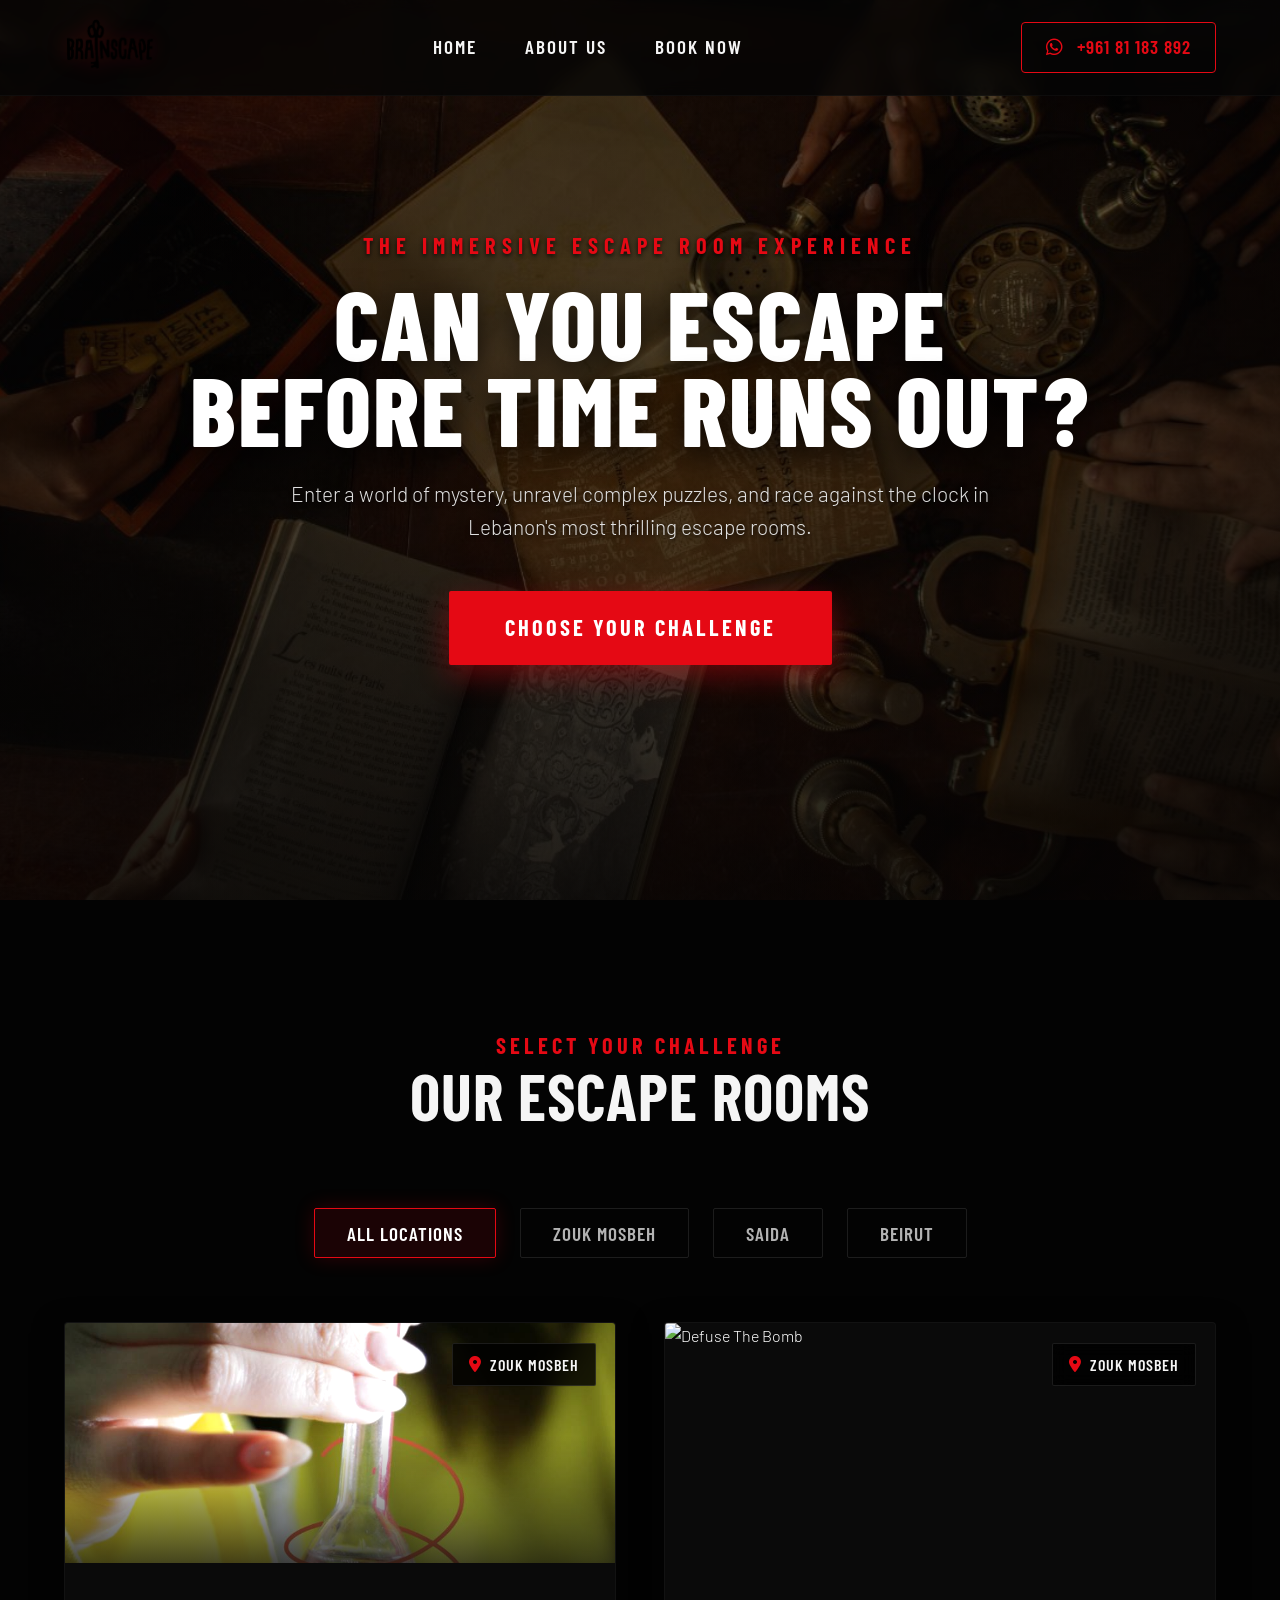
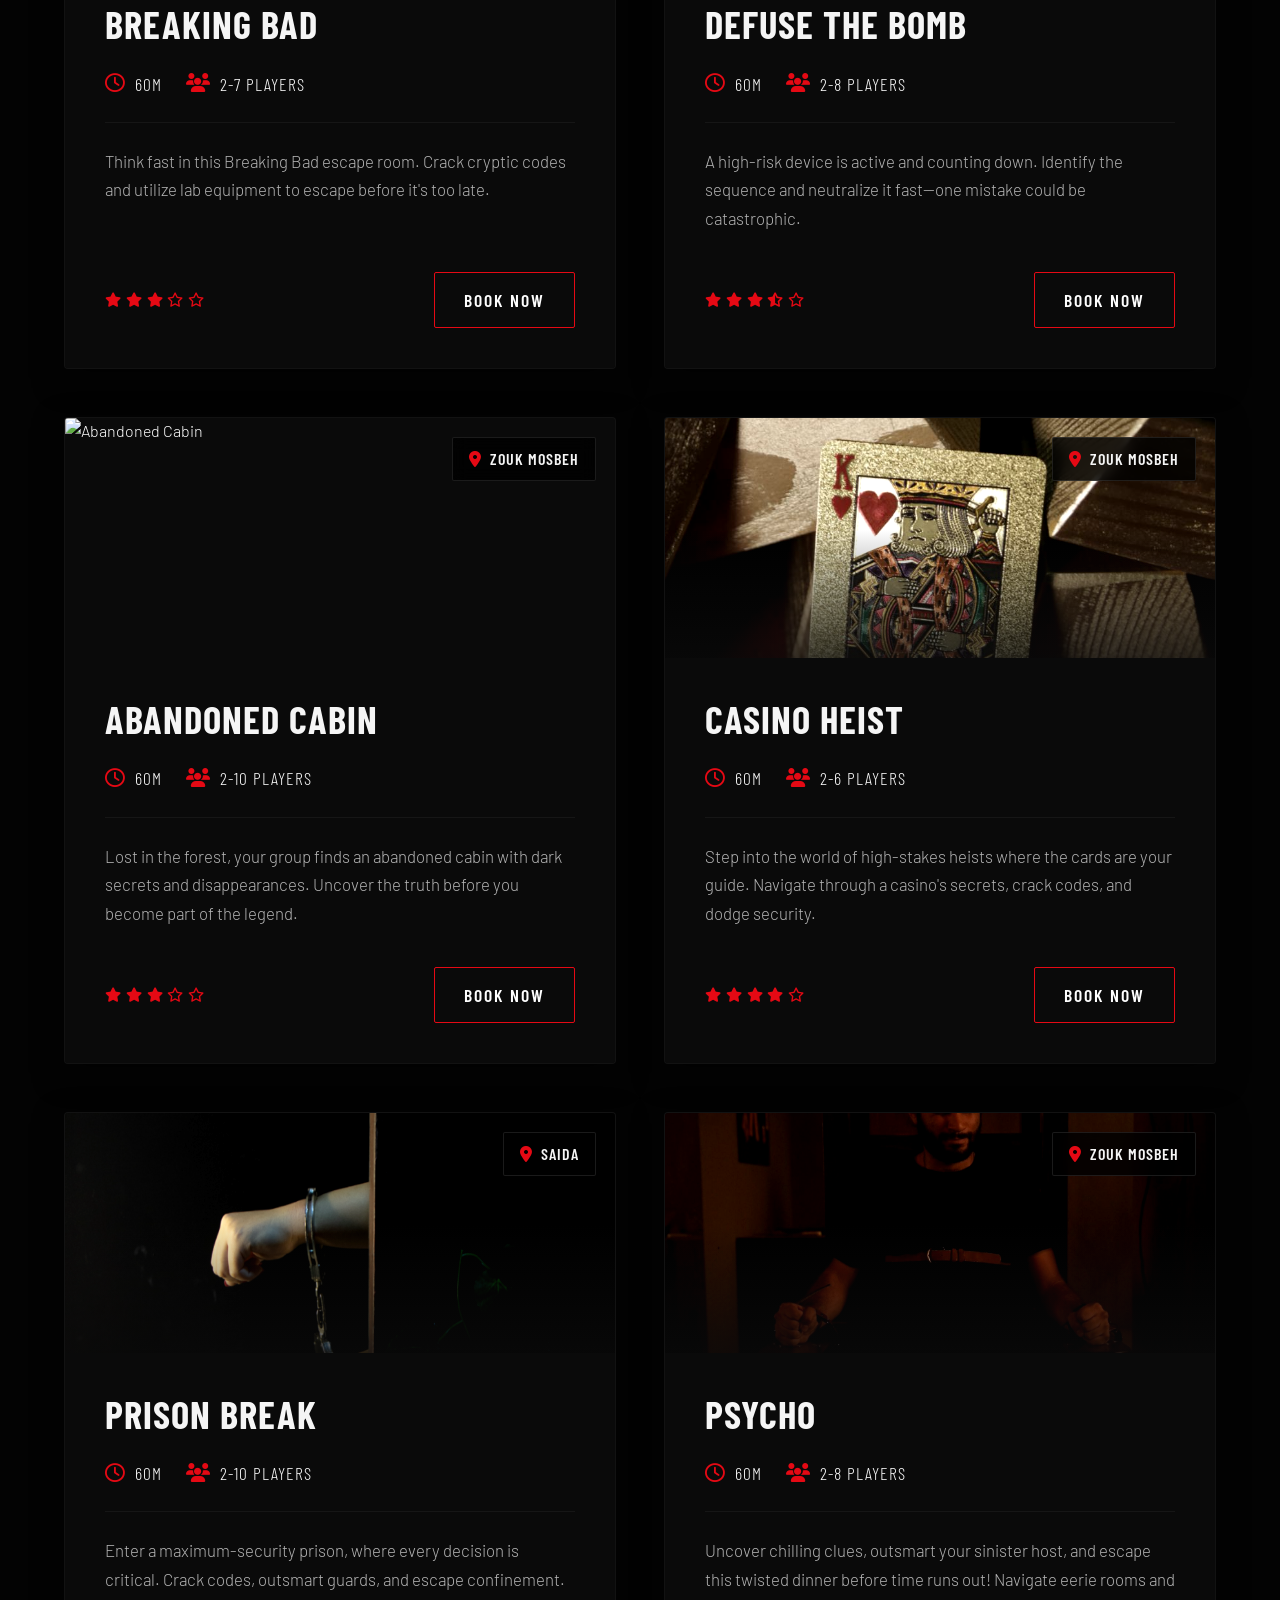
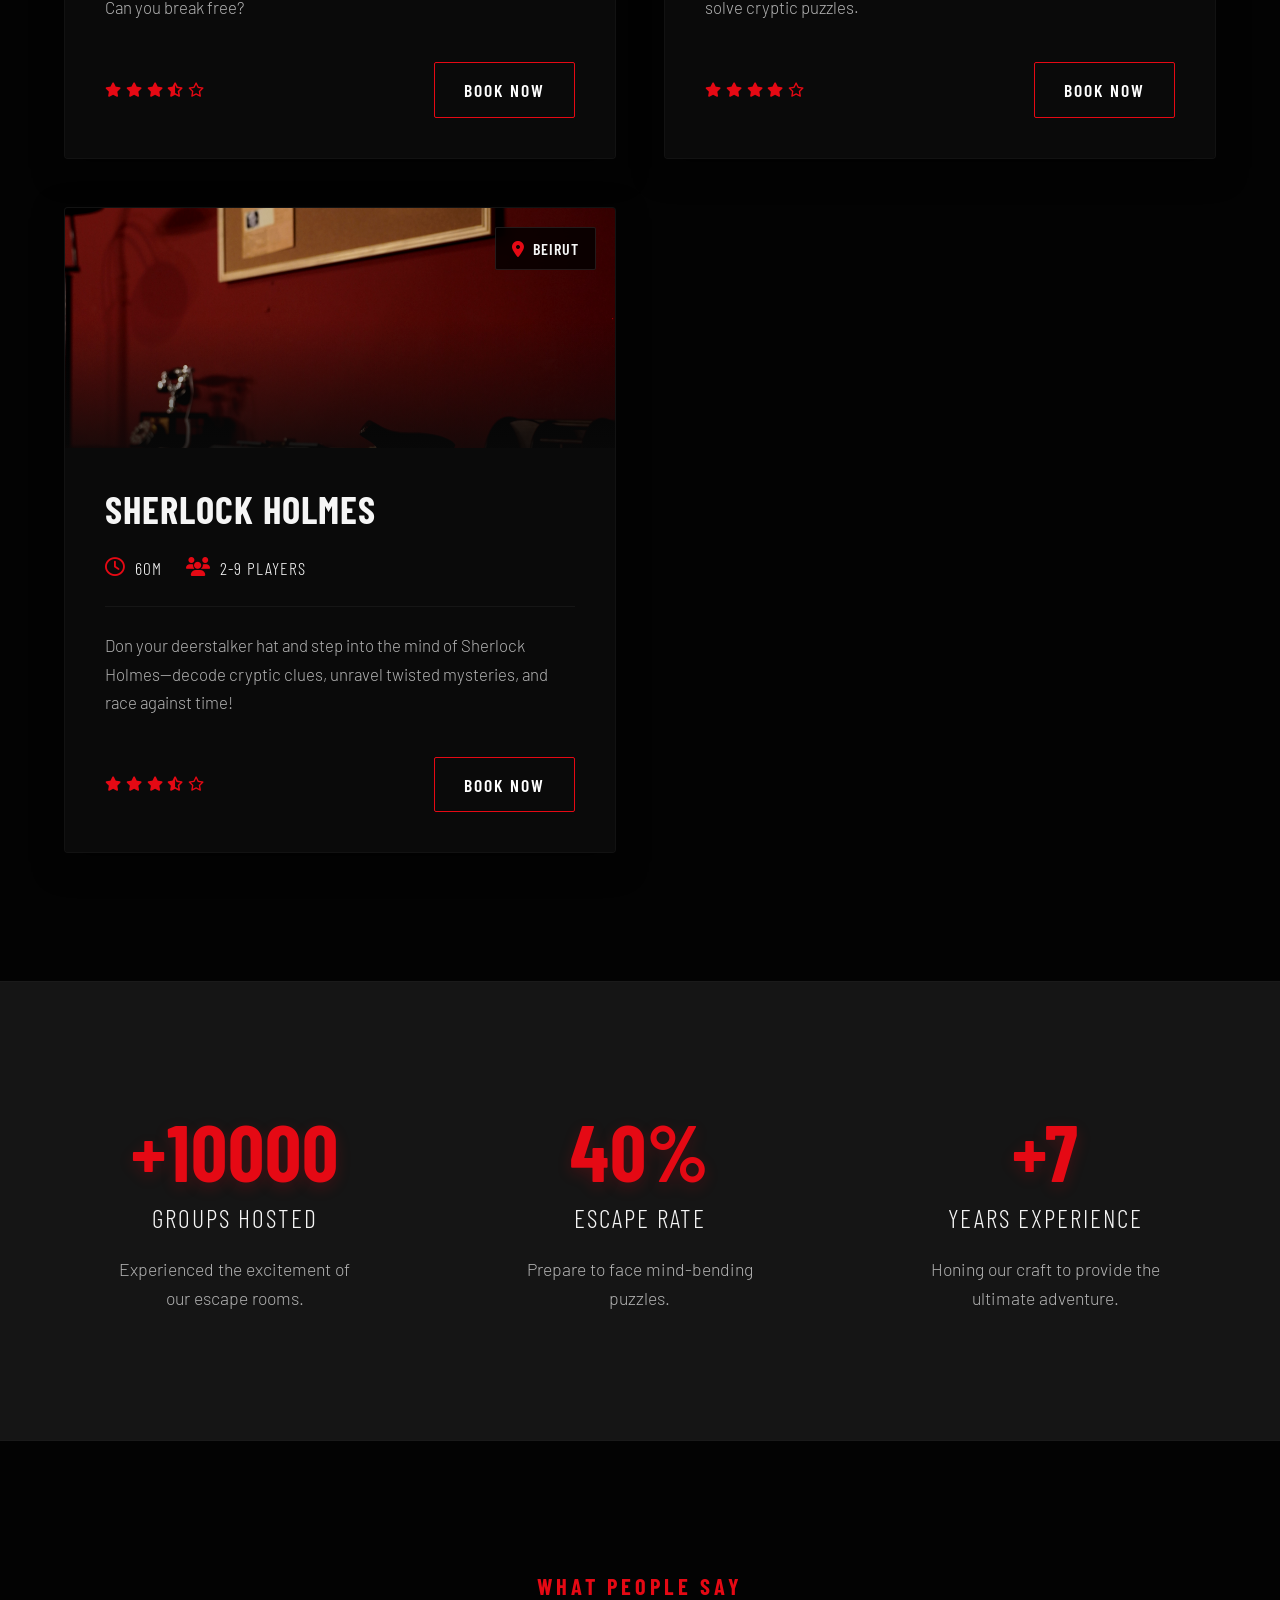
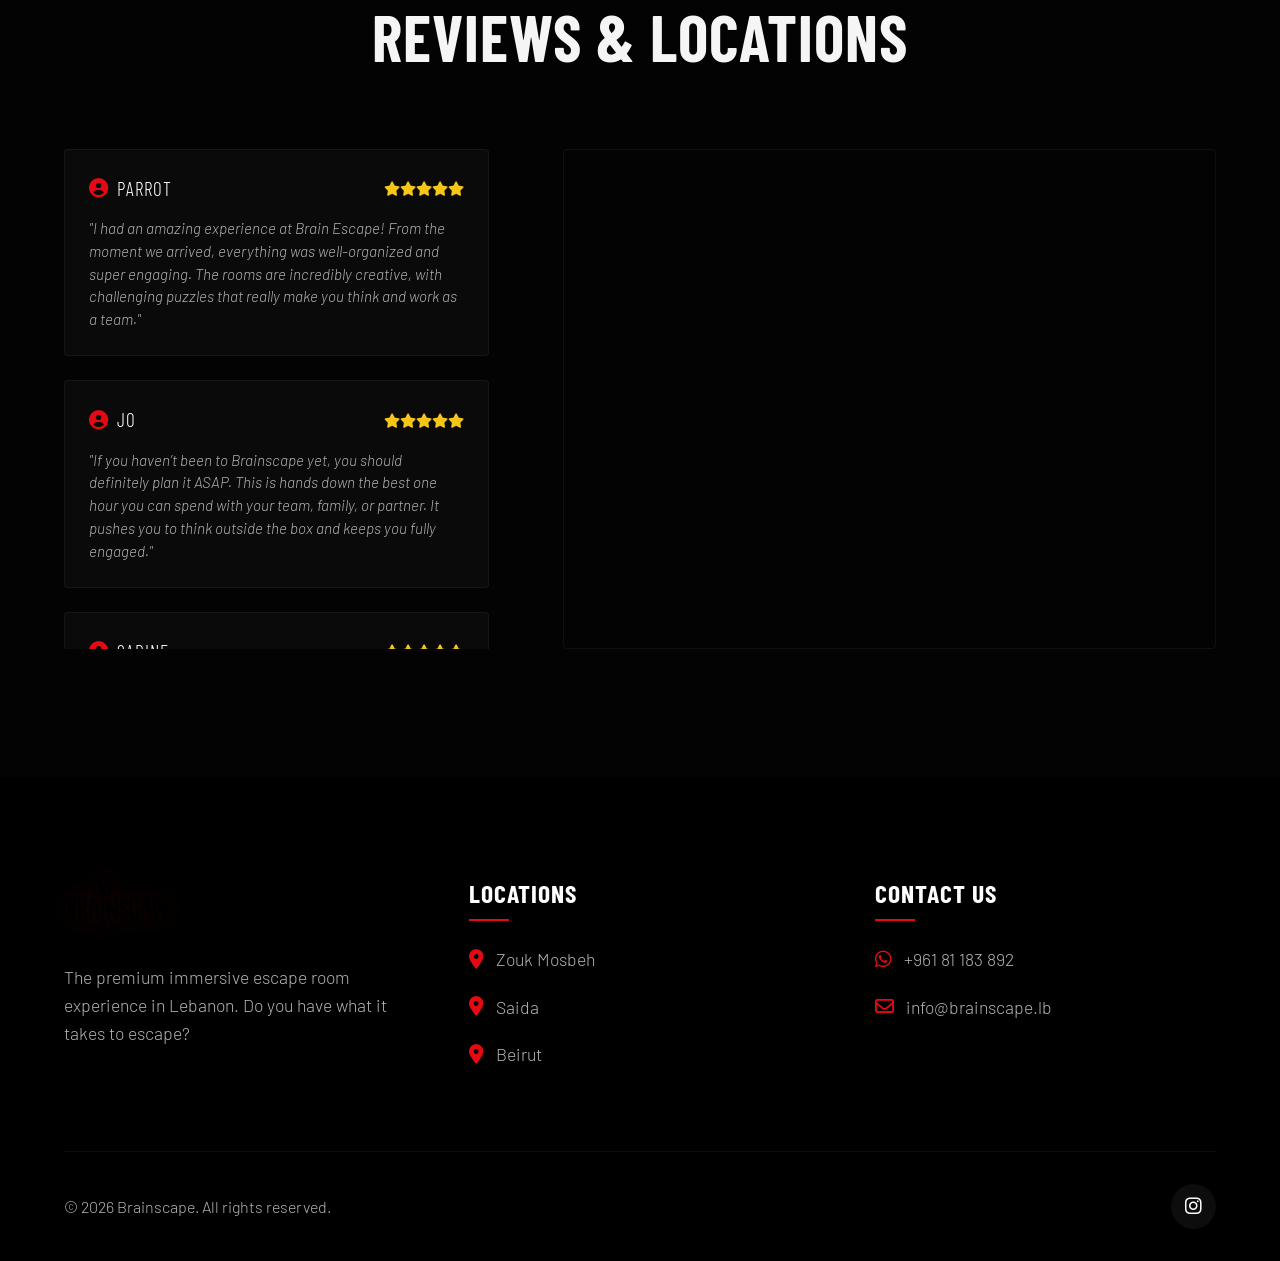
==== commit b5dd8b00: "cache and updates" ====
--- a/index.html
+++ b/index.html
@@ -3,6 +3,9 @@
 <head>
     <meta charset="UTF-8">
     <meta name="viewport" content="width=device-width, initial-scale=1.0">
+    <meta http-equiv="Cache-Control" content="no-cache, no-store, must-revalidate">
+    <meta http-equiv="Pragma" content="no-cache">
+    <meta http-equiv="Expires" content="0">
     <title>Brainscape - Premium Escape Rooms Lebanon</title>
     <meta name="description" content="Experience the thrill of the best escape room in Lebanon! Dive into immersive adventures.">
     
@@ -993,7 +996,7 @@
     <section class="stats-section">
         <div class="stats-grid">
             <div class="stat-item">
-                <h3>+4000</h3>
+                <h3>+10000</h3>
                 <p>Groups Hosted</p>
                 <span>Experienced the excitement of our escape rooms.</span>
             </div>
@@ -1003,7 +1006,7 @@
                 <span>Prepare to face mind-bending puzzles.</span>
             </div>
             <div class="stat-item">
-                <h3>+5</h3>
+                <h3>+7</h3>
                 <p>Years Experience</p>
                 <span>Honing our craft to provide the ultimate adventure.</span>
             </div>
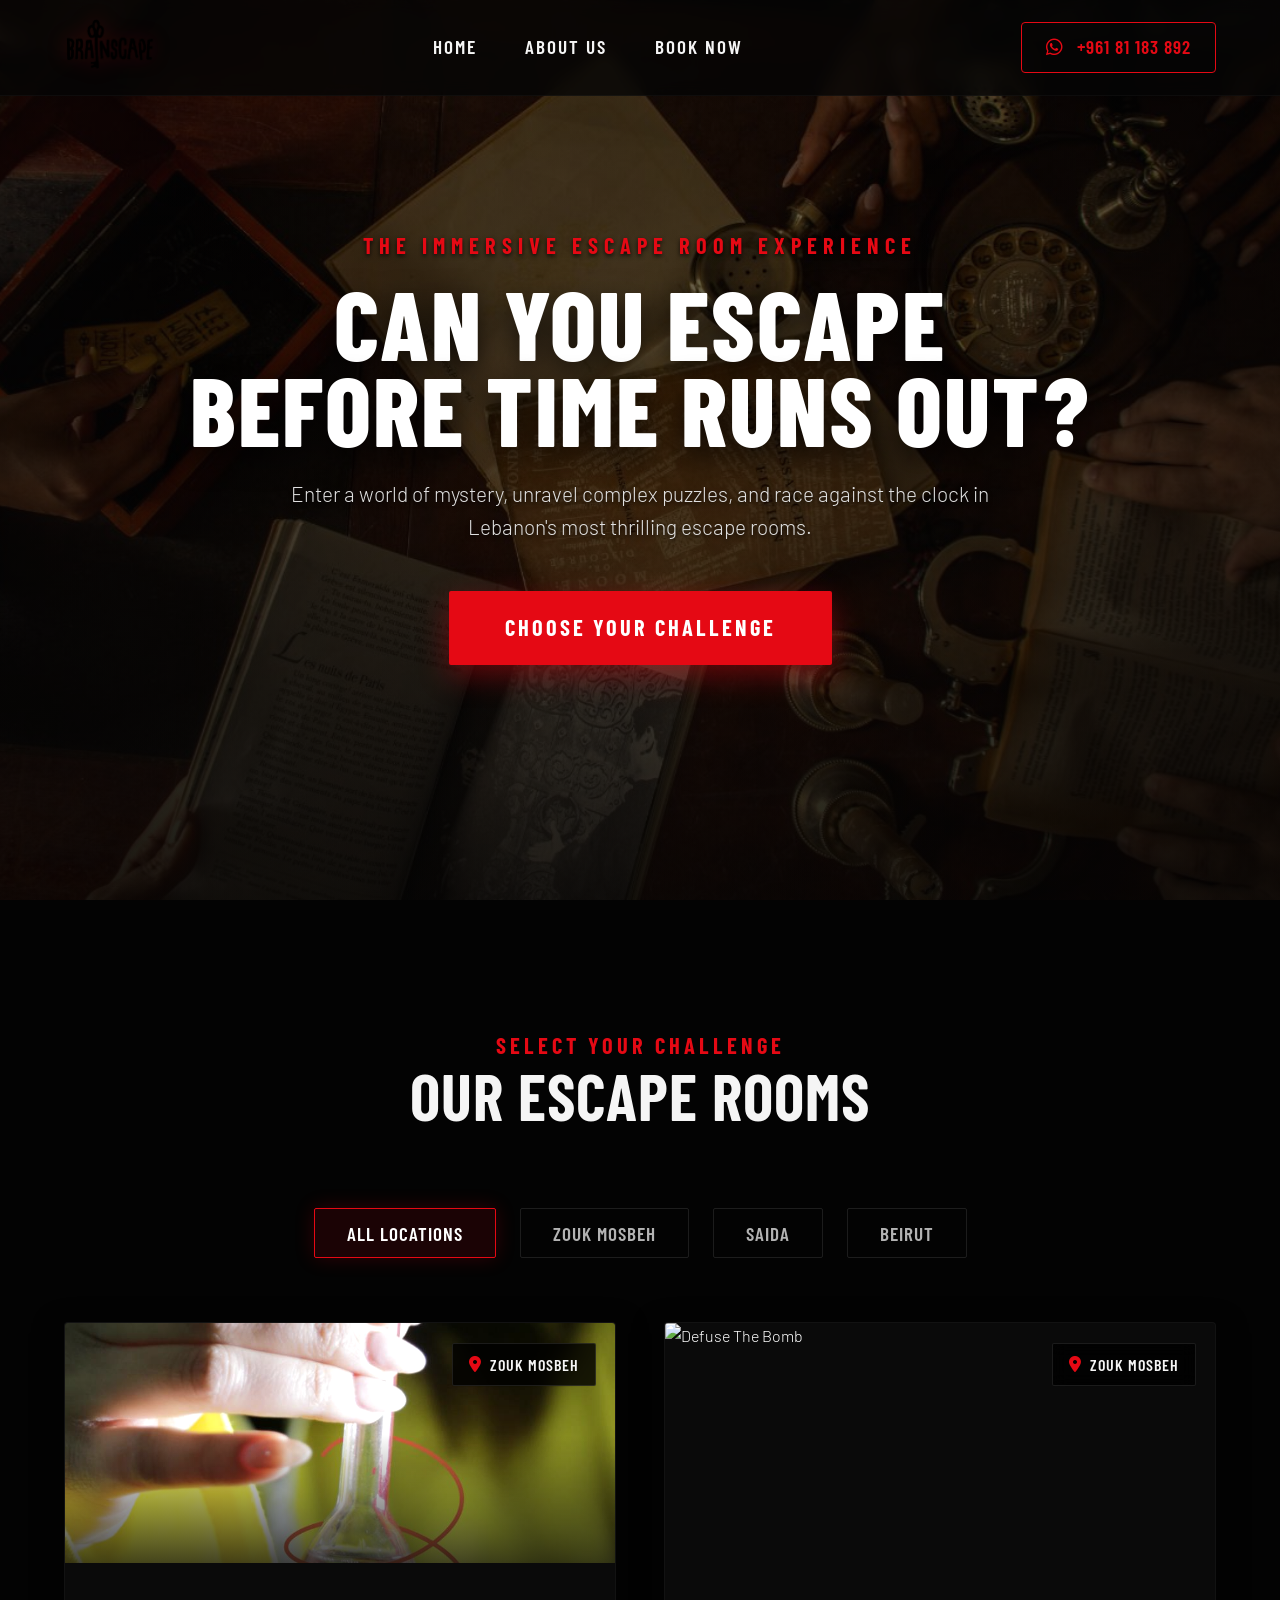
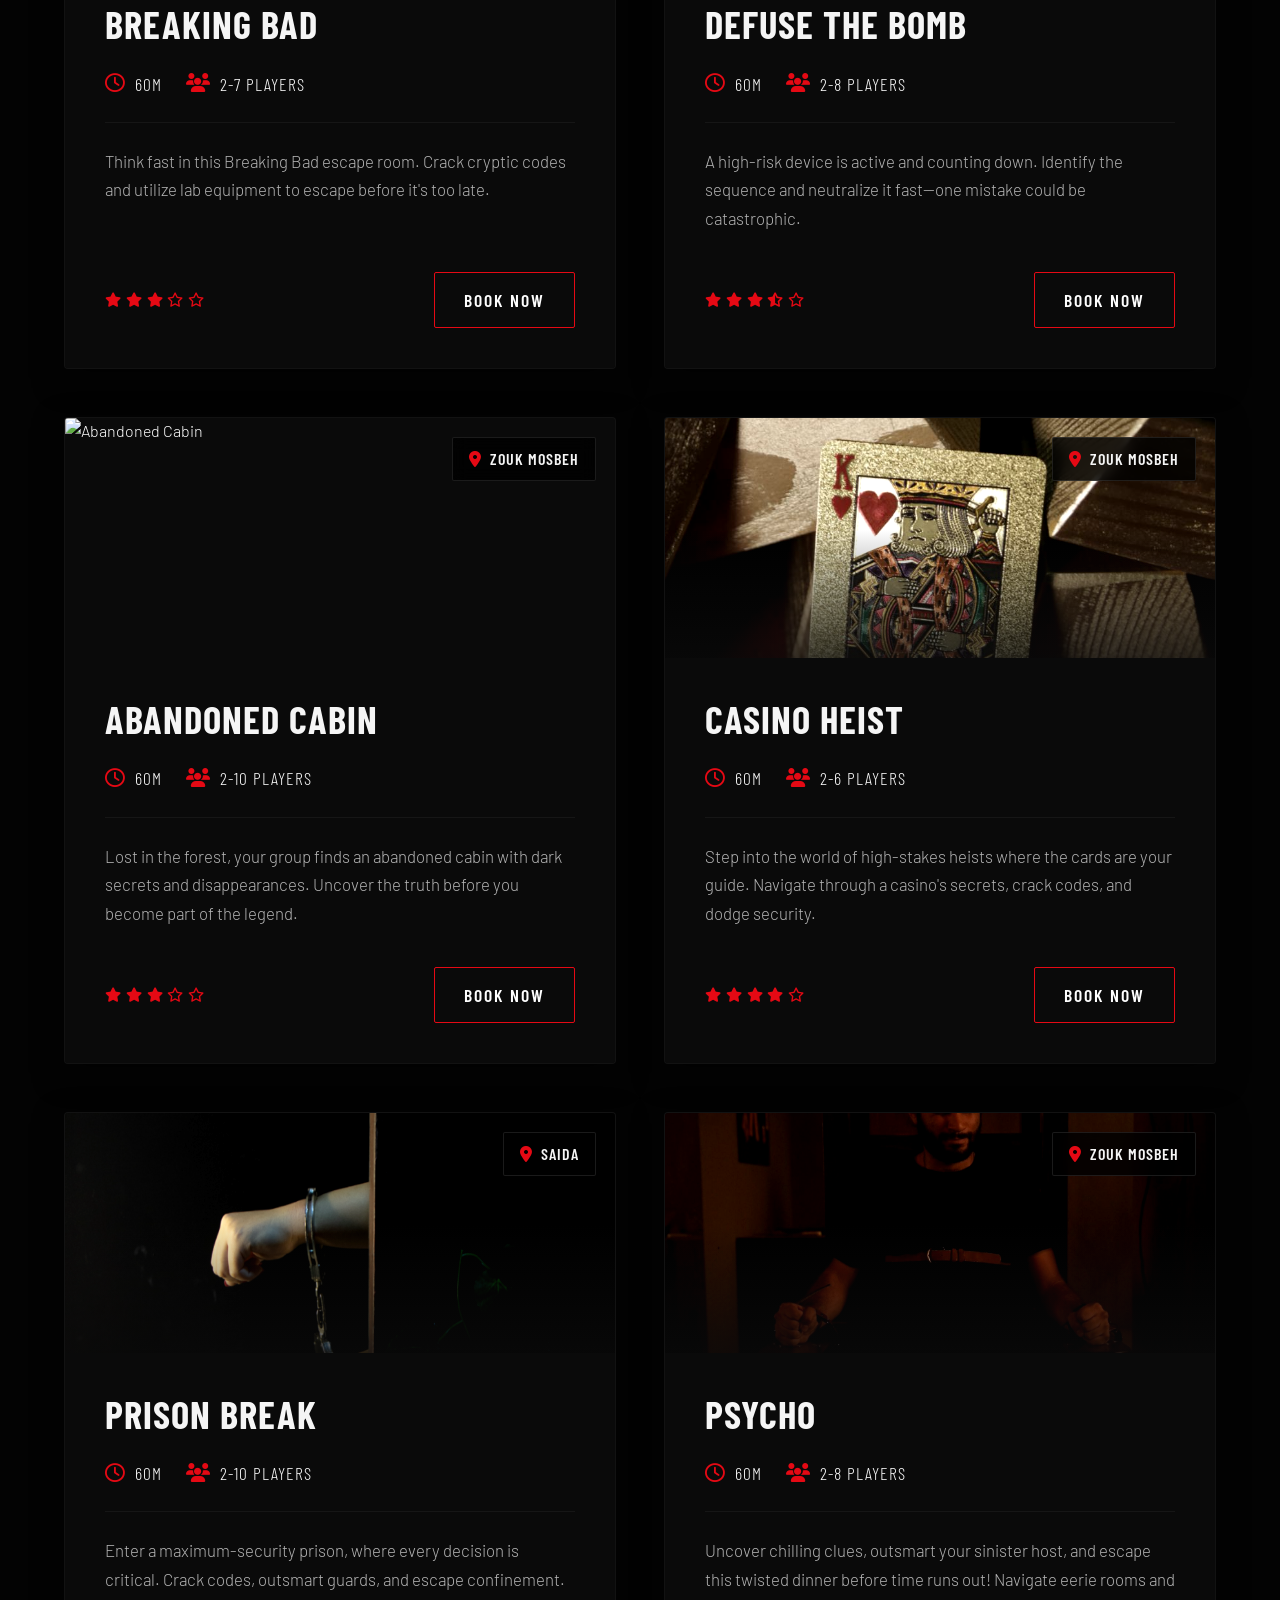
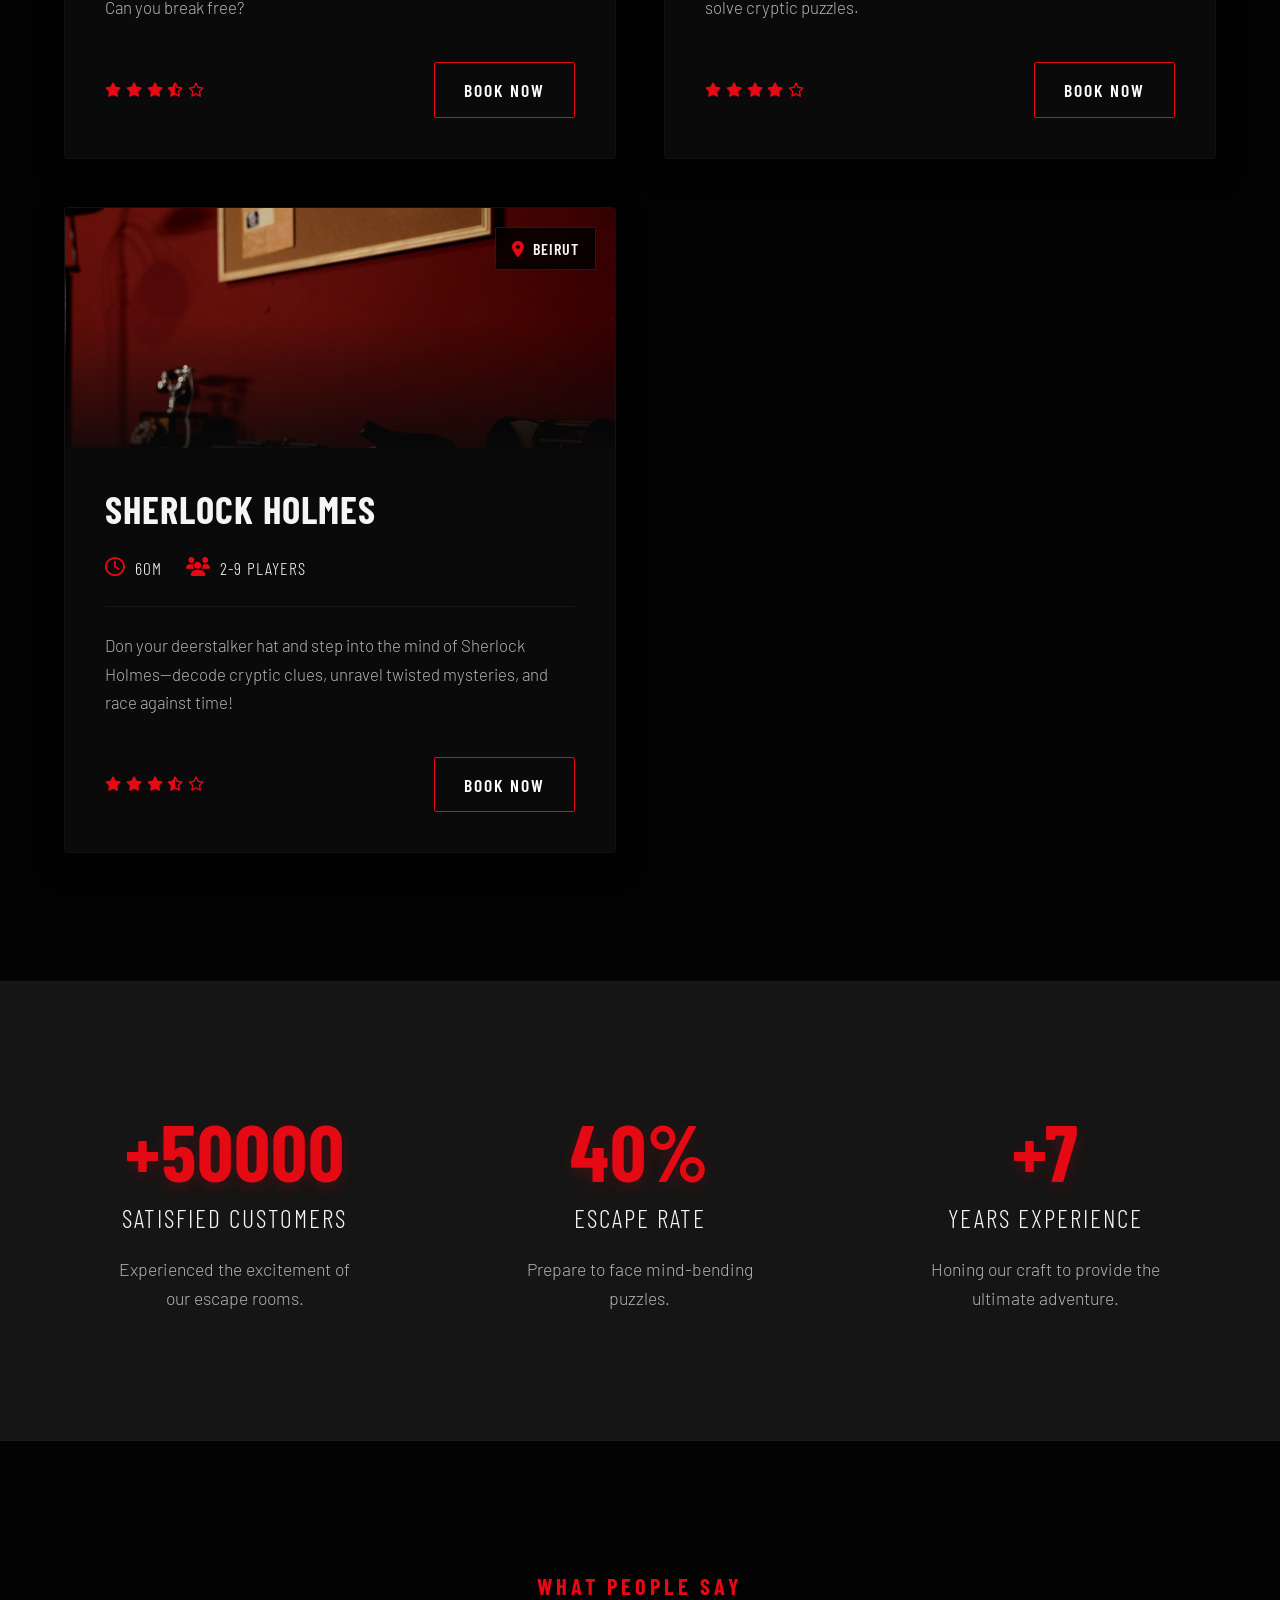
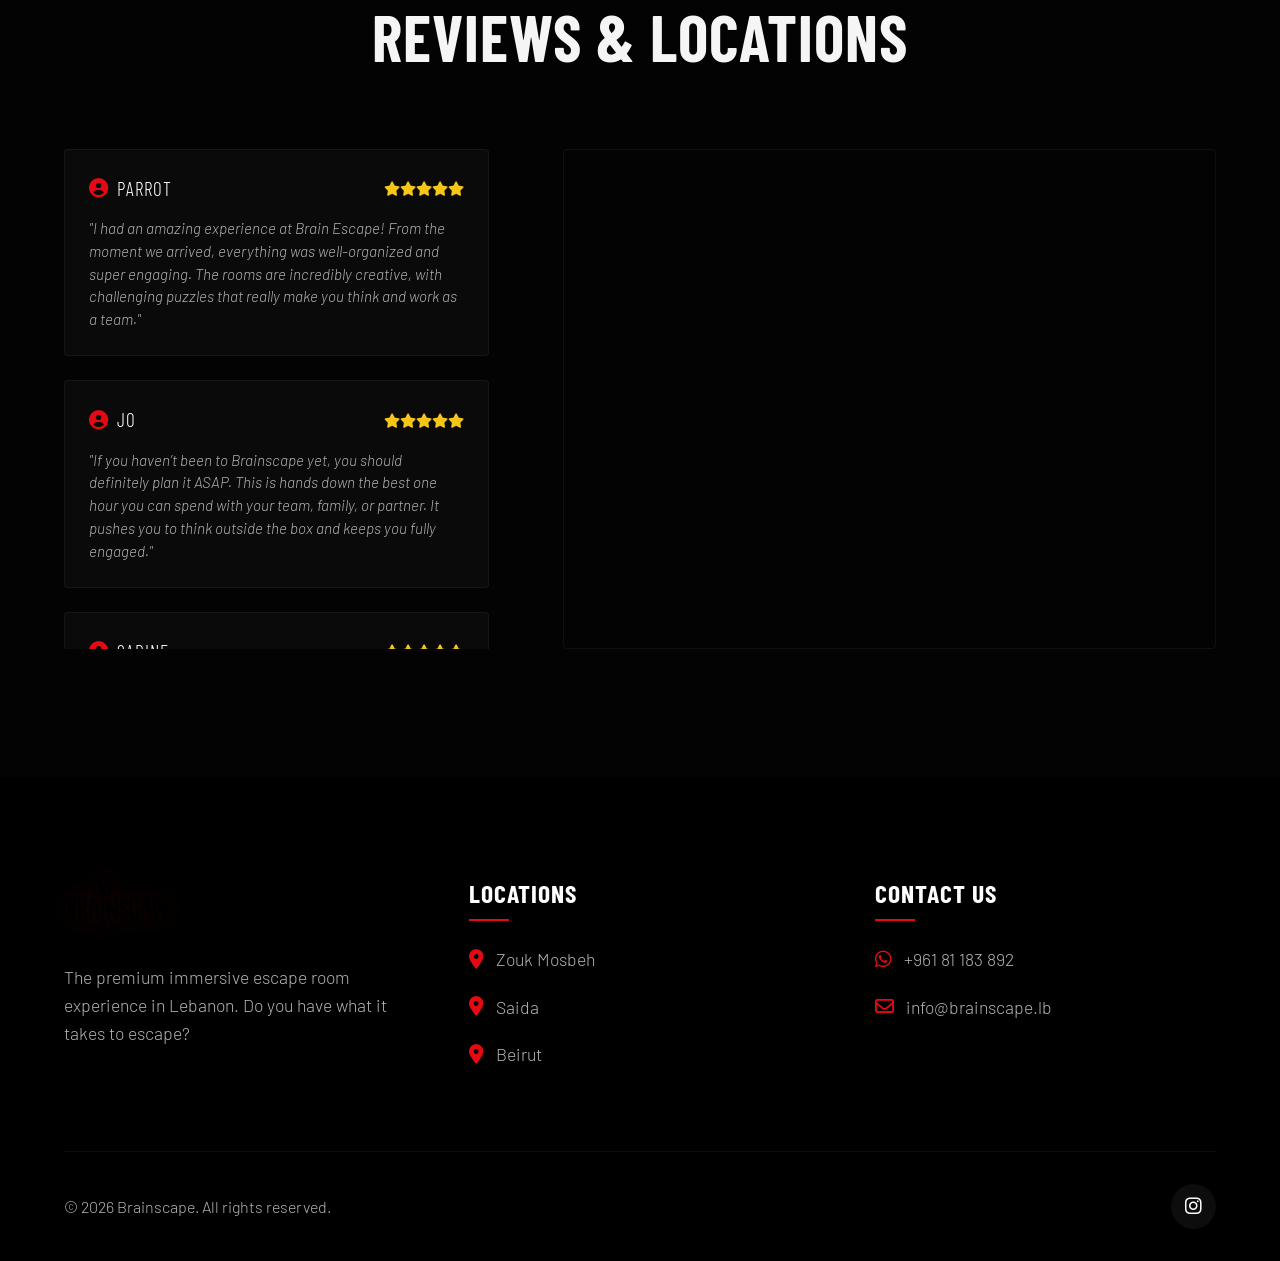
==== commit e635cde4: "text update" ====
--- a/index.html
+++ b/index.html
@@ -996,8 +996,8 @@
     <section class="stats-section">
         <div class="stats-grid">
             <div class="stat-item">
-                <h3>+10000</h3>
-                <p>Groups Hosted</p>
+                <h3>+50000</h3>
+                <p>Satisfied Customers</p>
                 <span>Experienced the excitement of our escape rooms.</span>
             </div>
             <div class="stat-item">
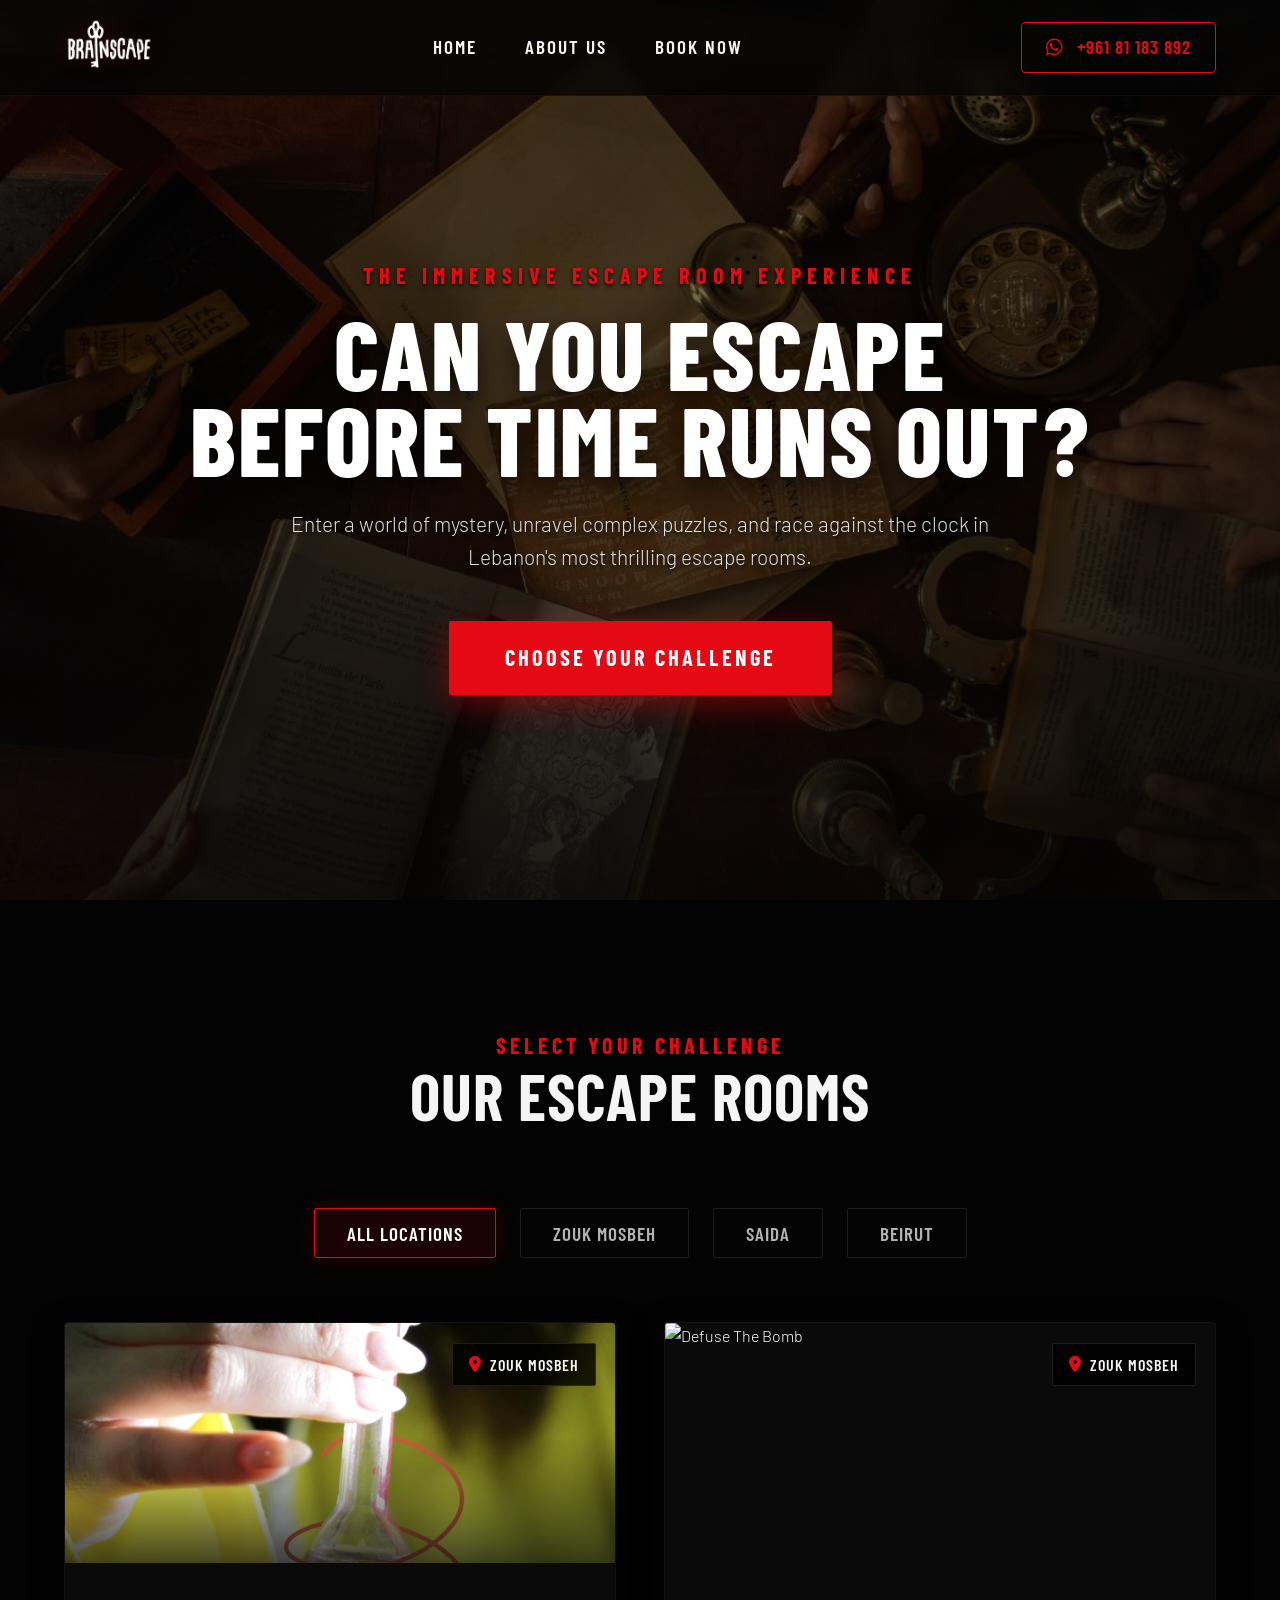
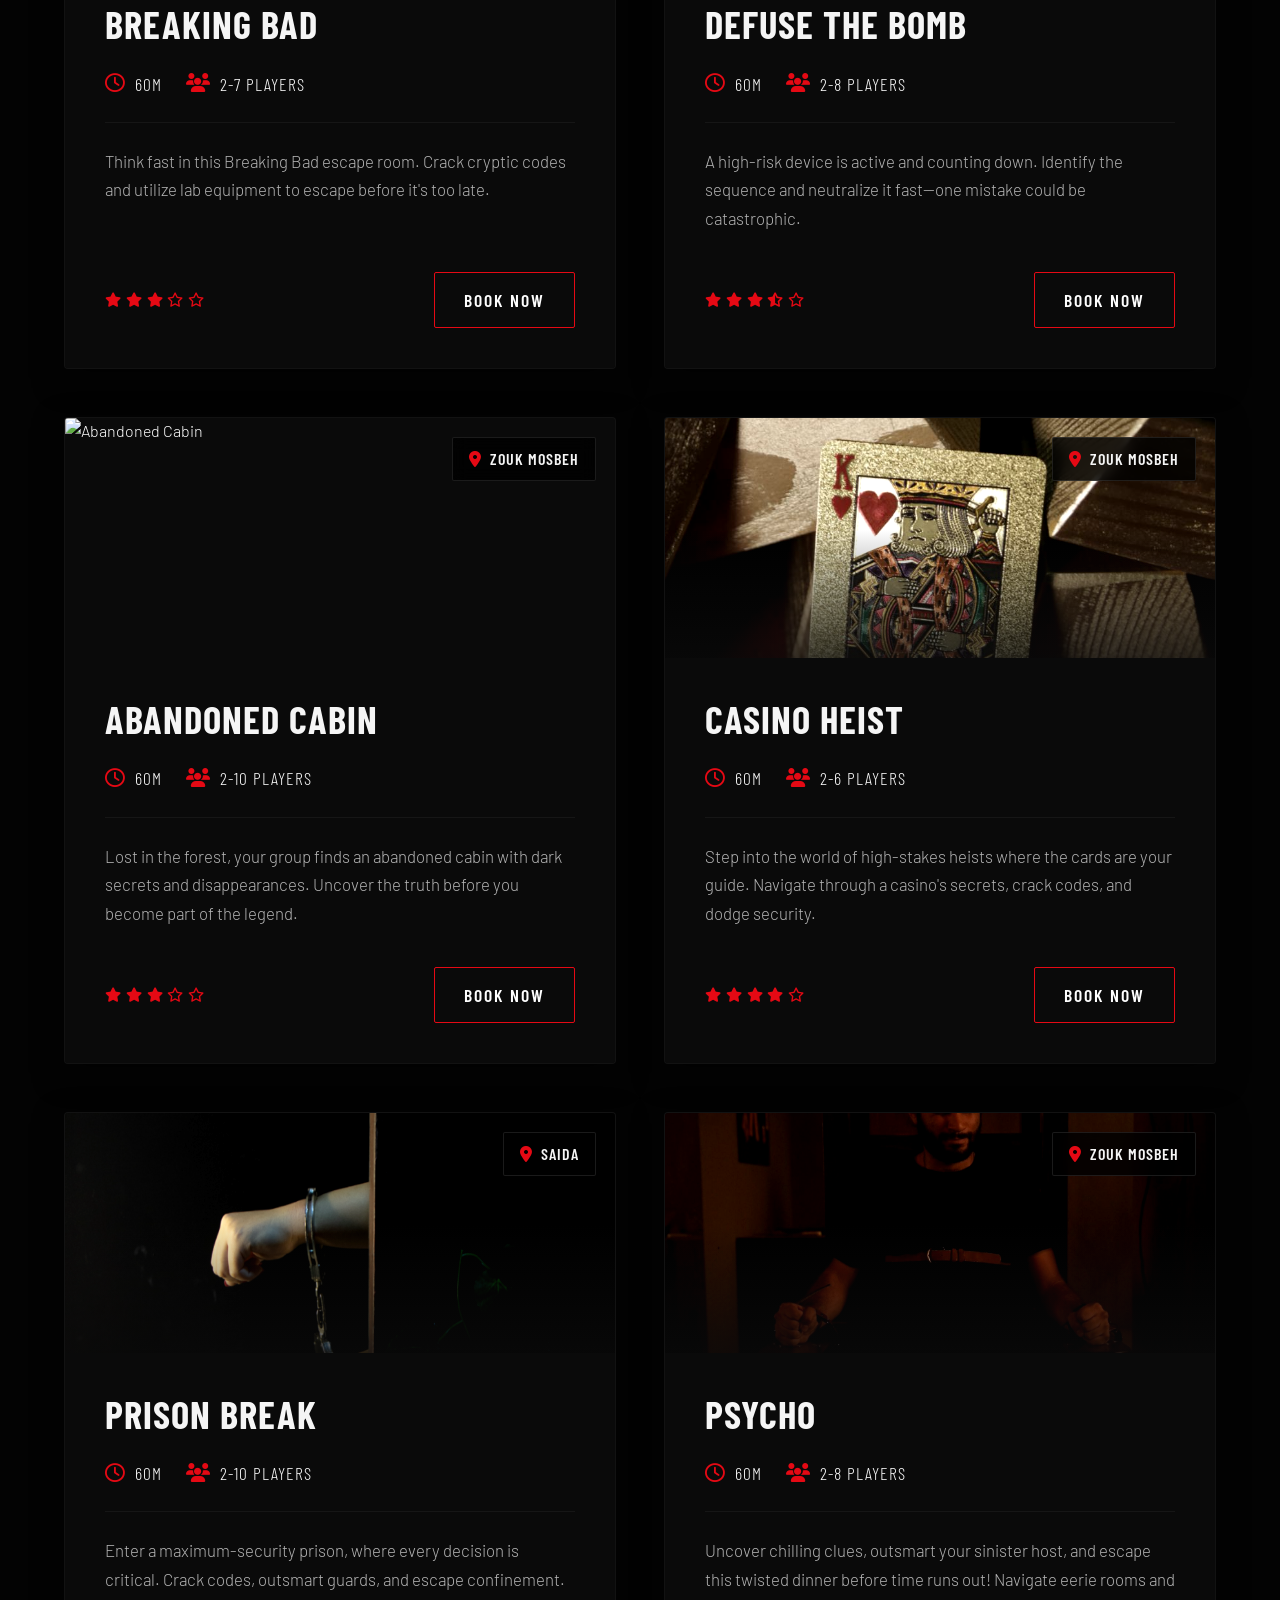
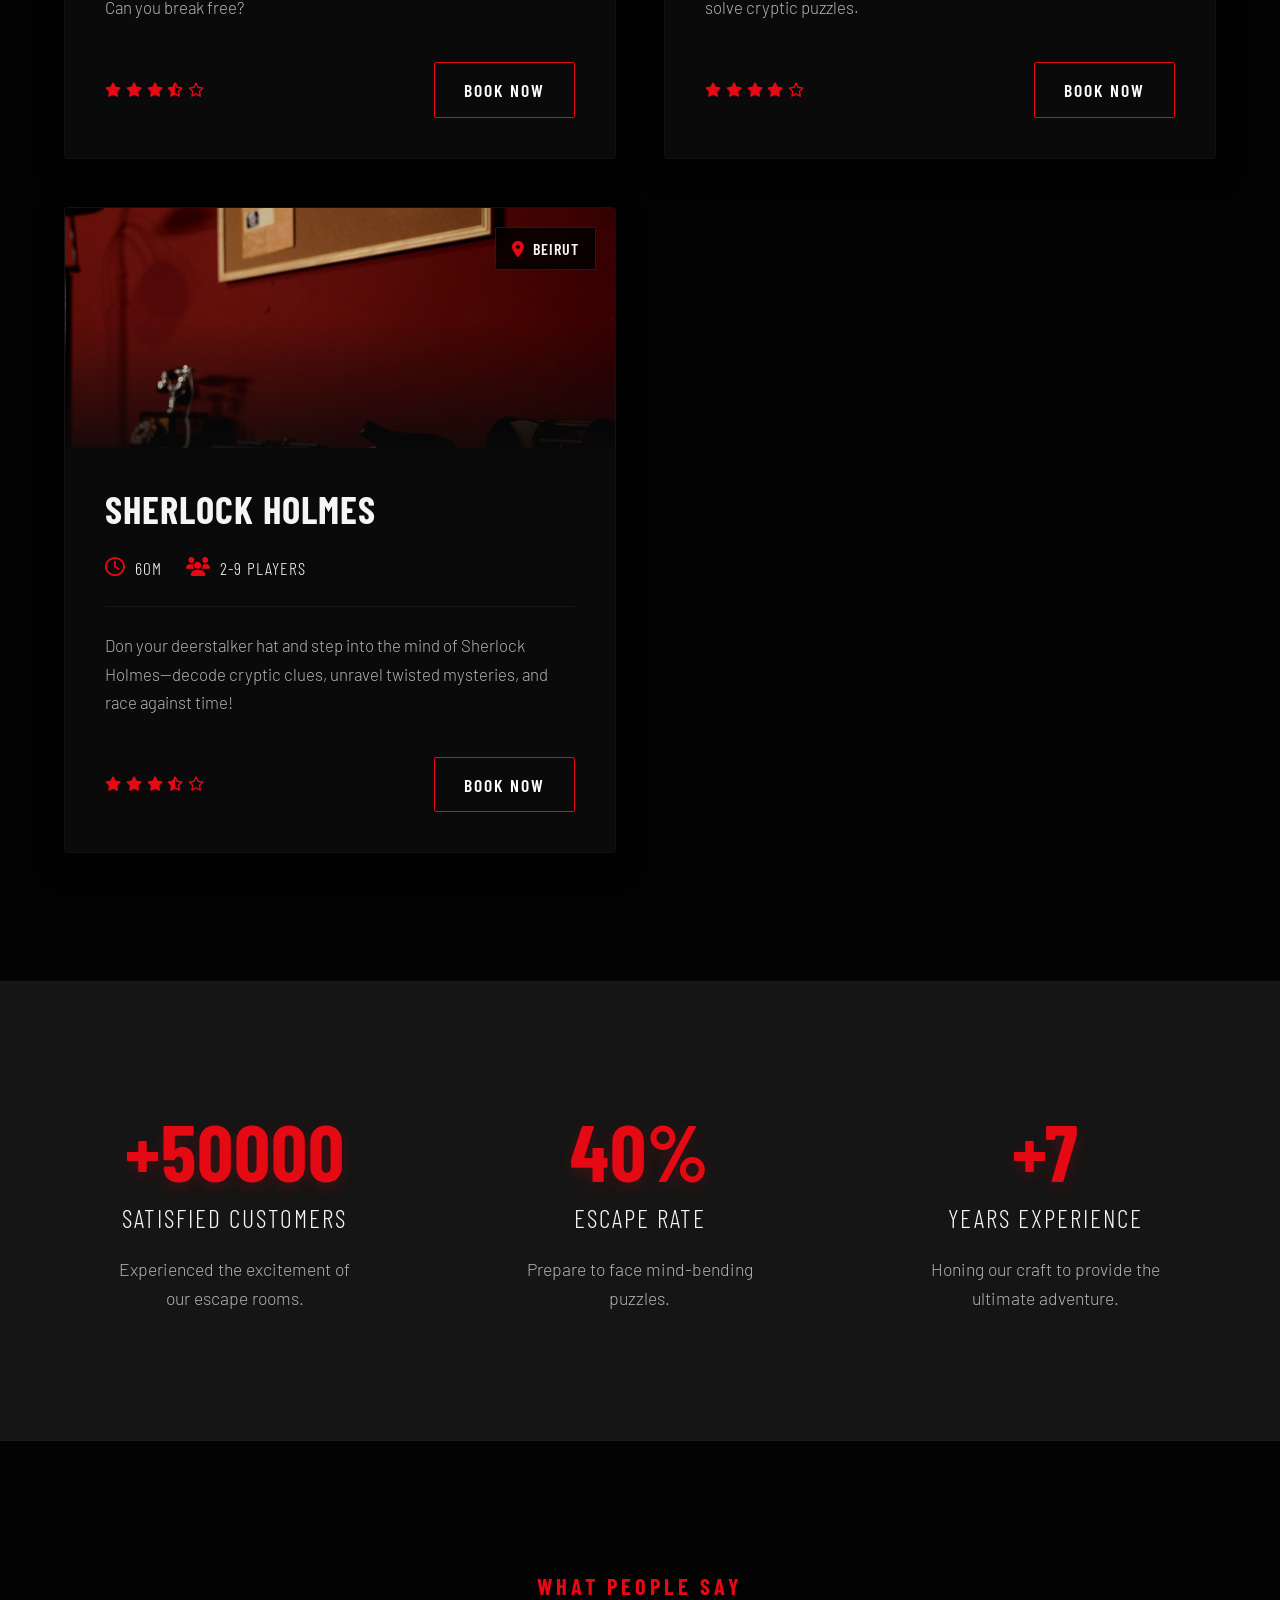
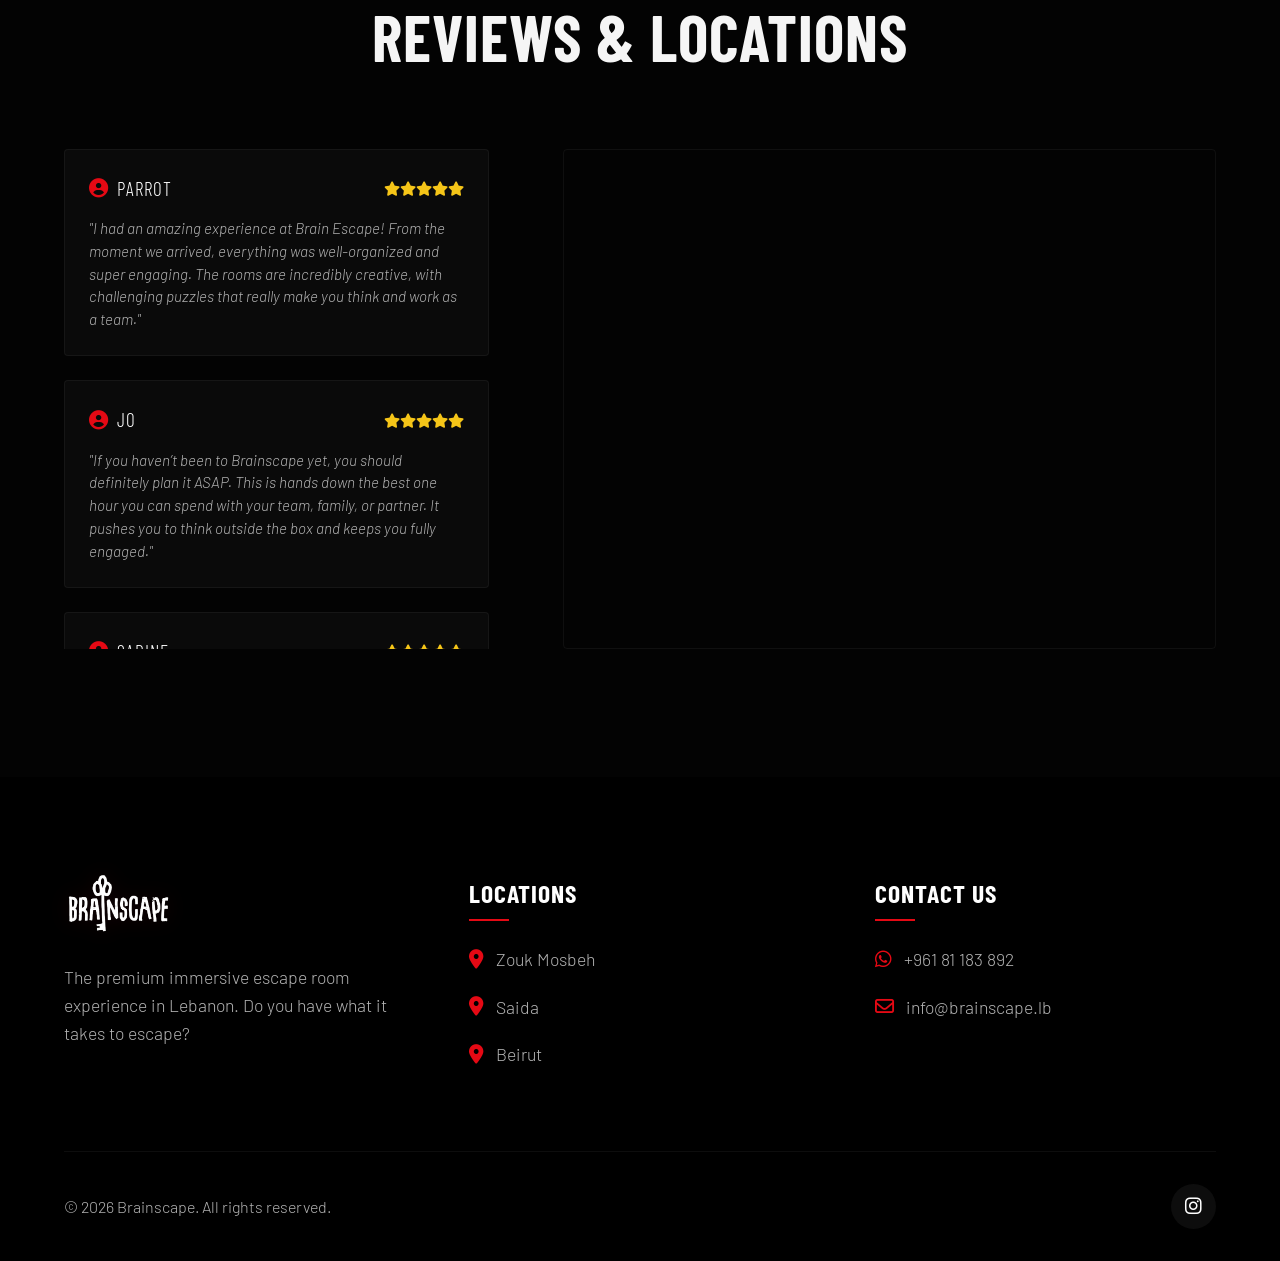
==== commit 23ceb762: "logo and style" ====
--- a/index.html
+++ b/index.html
@@ -176,12 +176,12 @@
         /* --- Hero Section --- */
         .hero {
             position: relative;
-            height: 100vh;
+            min-height: 100vh;
             display: flex;
             align-items: center;
             justify-content: center;
             text-align: center;
-            padding: 0 5%;
+            padding: 120px 5% 60px;
             background: url('assets/images/ban2.jpg') center/cover no-repeat fixed;
         }
 
@@ -773,6 +773,7 @@
             .hero-title { font-size: 4.5rem; }
             .stats-grid { grid-template-columns: 1fr; gap: 3rem; }
             .nav-links { display: none; }
+            .hero { background-attachment: scroll !important; }
         }
         
         @media (max-width: 768px) {
@@ -791,7 +792,7 @@
     <!-- Navbar -->
     <nav class="navbar">
         <a href="index.html" class="nav-brand">
-            <img src="assets/images/logo.png" alt="Brainscape">
+            <img src="assets/images/logo-big.png" alt="Brainscape">
         </a>
         <ul class="nav-links">
             <li><a href="index.html">Home</a></li>
@@ -1075,7 +1076,7 @@
     <footer class="footer">
         <div class="footer-content">
             <div class="footer-brand">
-                <img src="assets/images/logo.png" alt="Brainscape">
+                <img src="assets/images/logo-big.png" alt="Brainscape">
                 <p>The premium immersive escape room experience in Lebanon. Do you have what it takes to escape?</p>
             </div>
             <div>
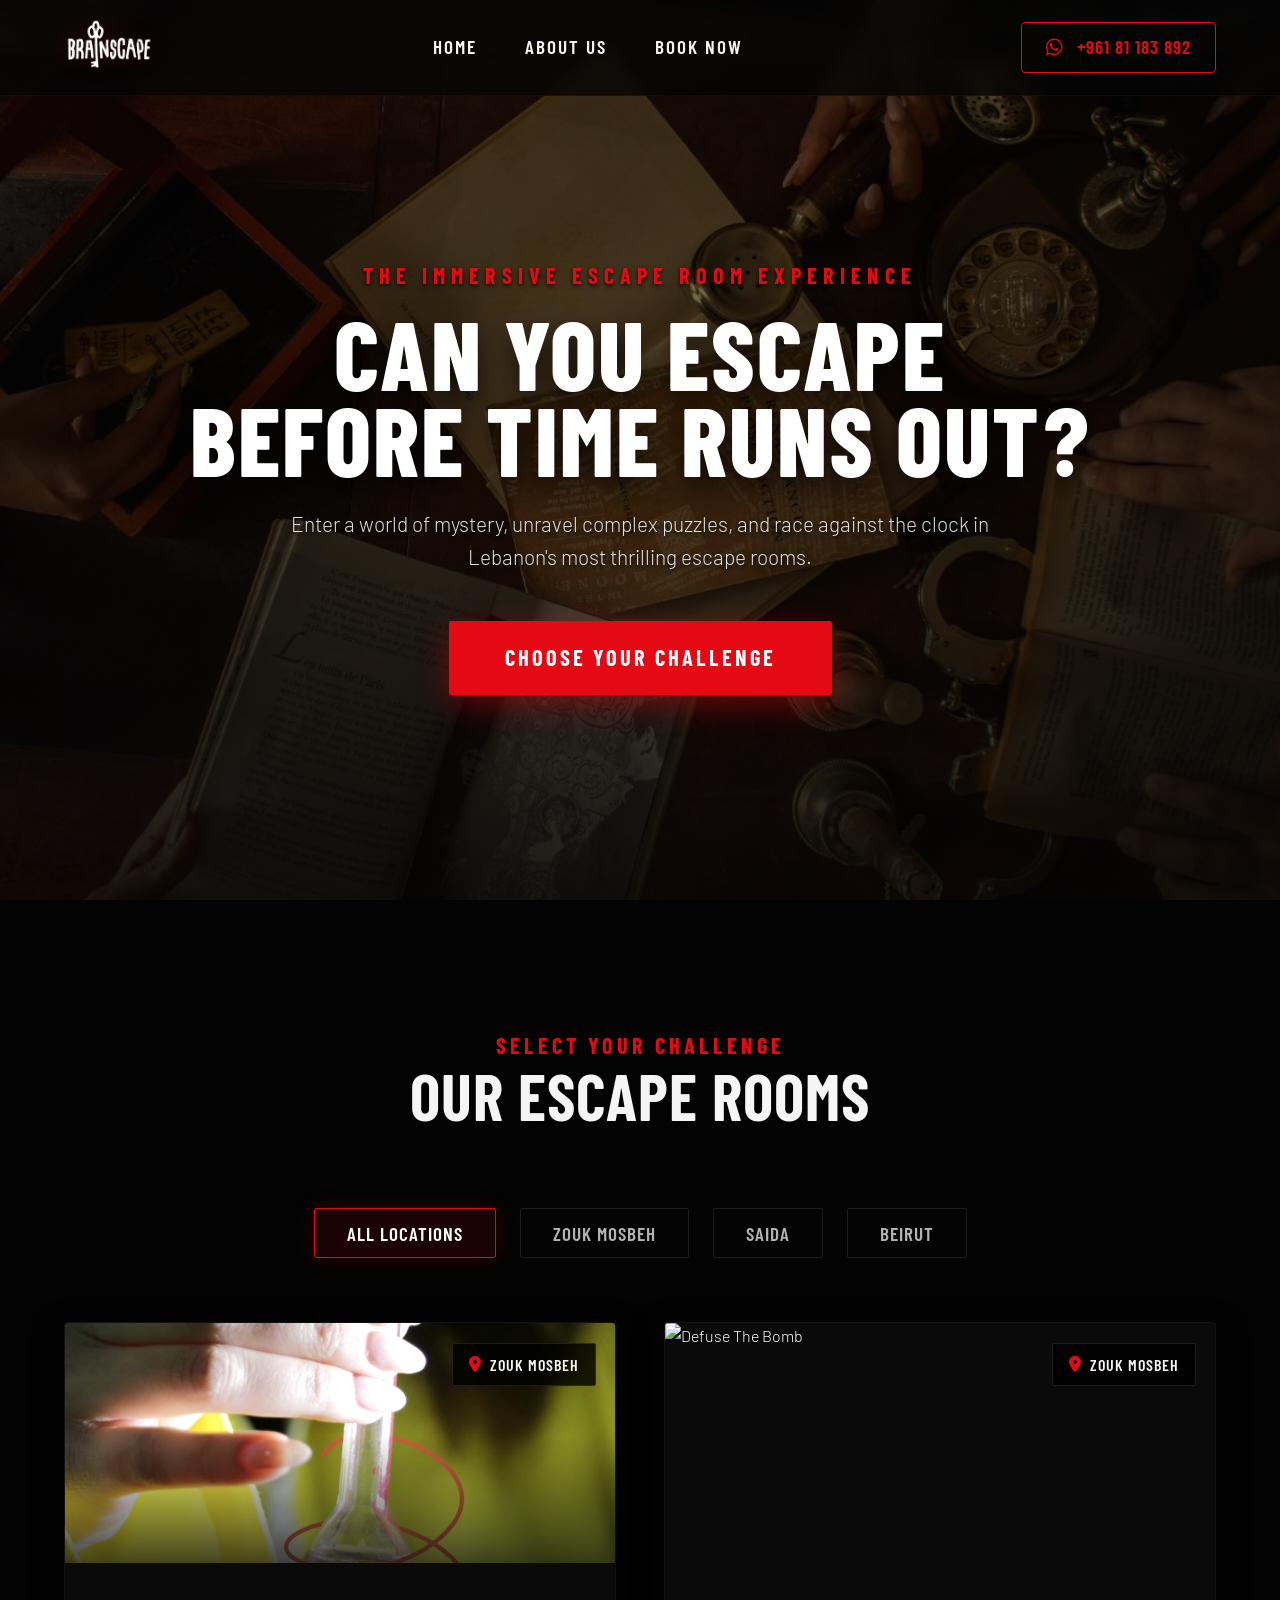
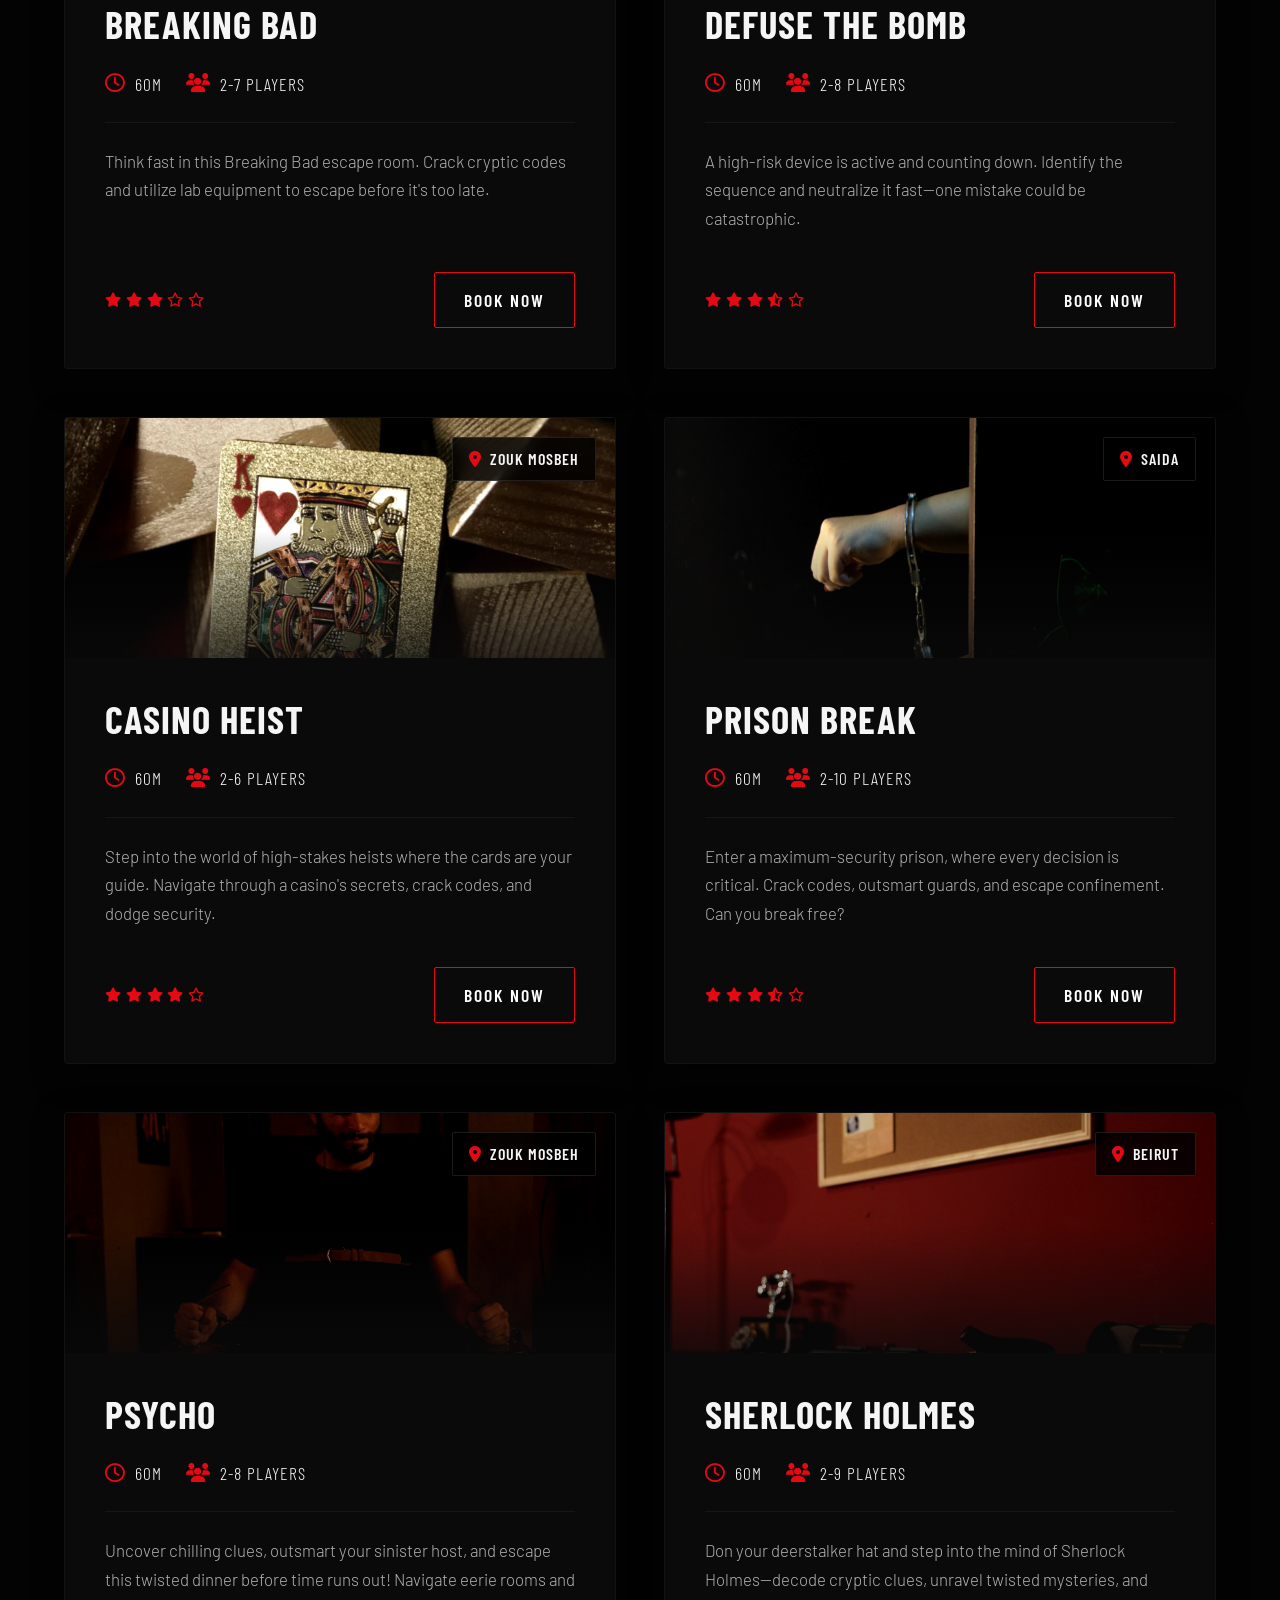
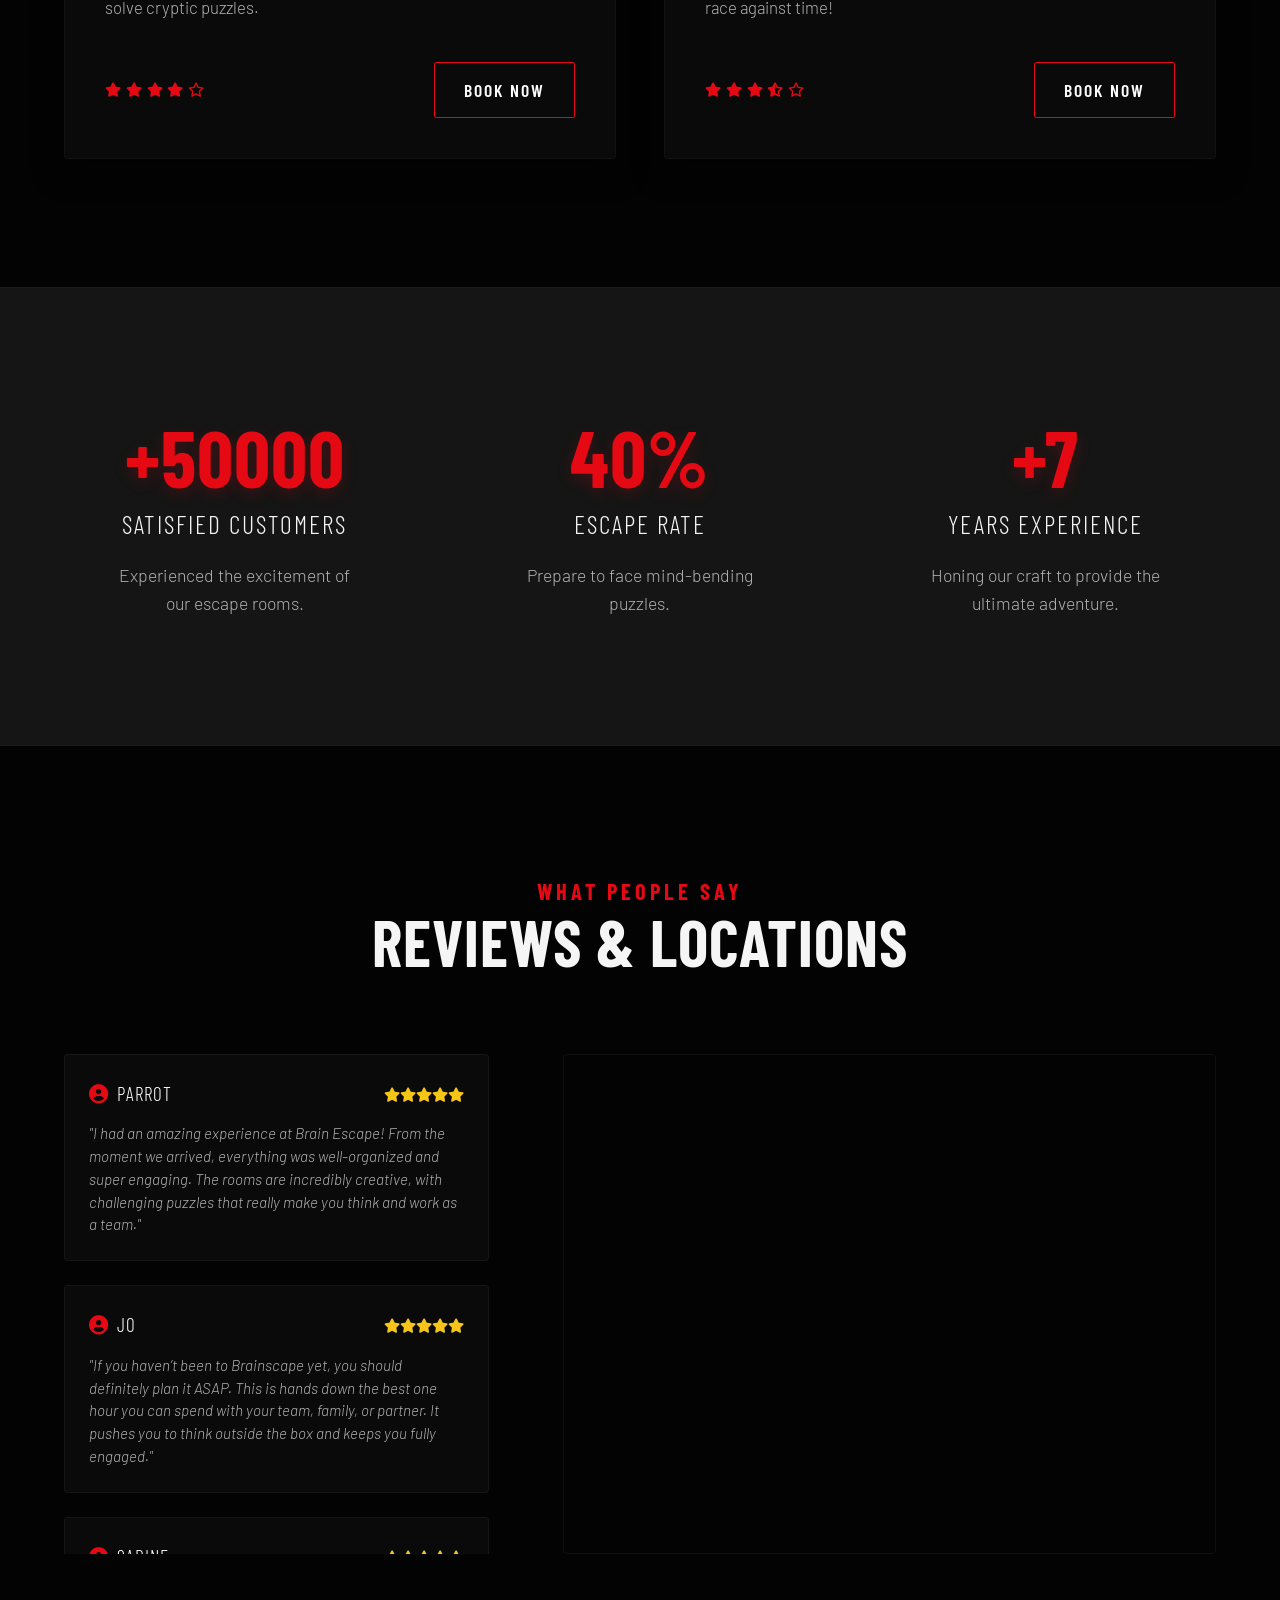
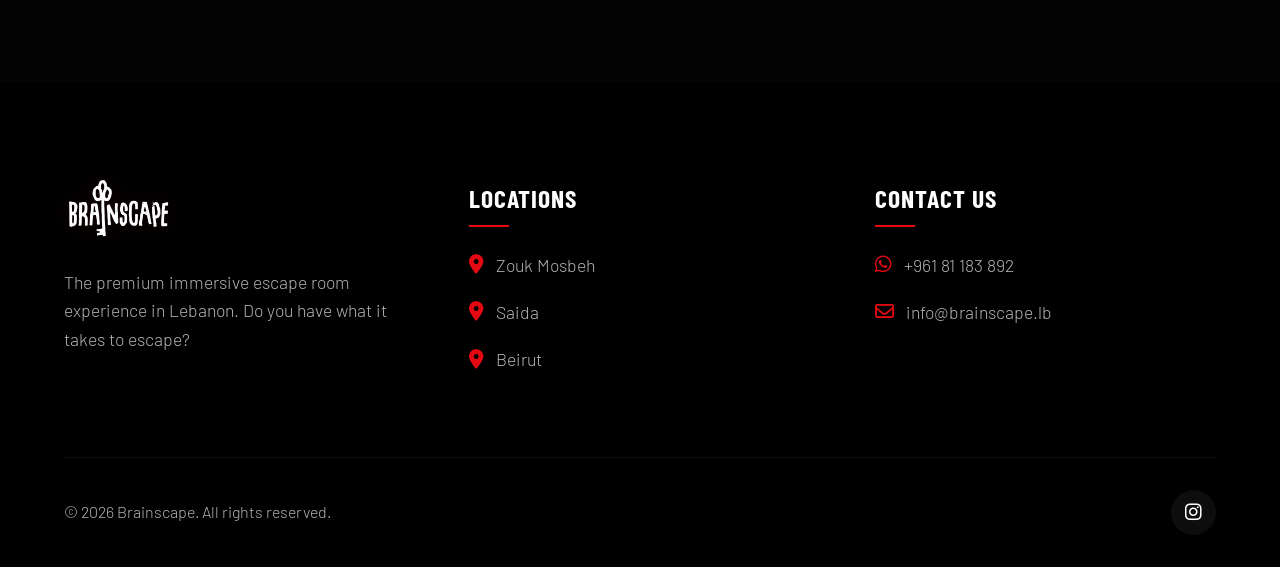
==== commit 61855c67: "Comment out 'Abandoned Cabin' section Commented out the 'Abandoned Cabin' section in index.html." ====
--- a/index.html
+++ b/index.html
@@ -875,7 +875,7 @@
                 </div>
             </div>
 
-            <!-- Abandoned Cabin -->
+            <!--  Abandoned Cabin 
             <div class="room-card" data-location="zouk">
                 <div class="room-img-wrapper">
                     <img src="assets/images/haunt.jpeg" alt="Abandoned Cabin" class="room-img">
@@ -896,7 +896,7 @@
                         <a href="https://wa.me/+96181183892" class="btn-outline">Book Now</a>
                     </div>
                 </div>
-            </div>
+            </div> -->
 
             <!-- Casino Heist -->
             <div class="room-card" data-location="zouk">
